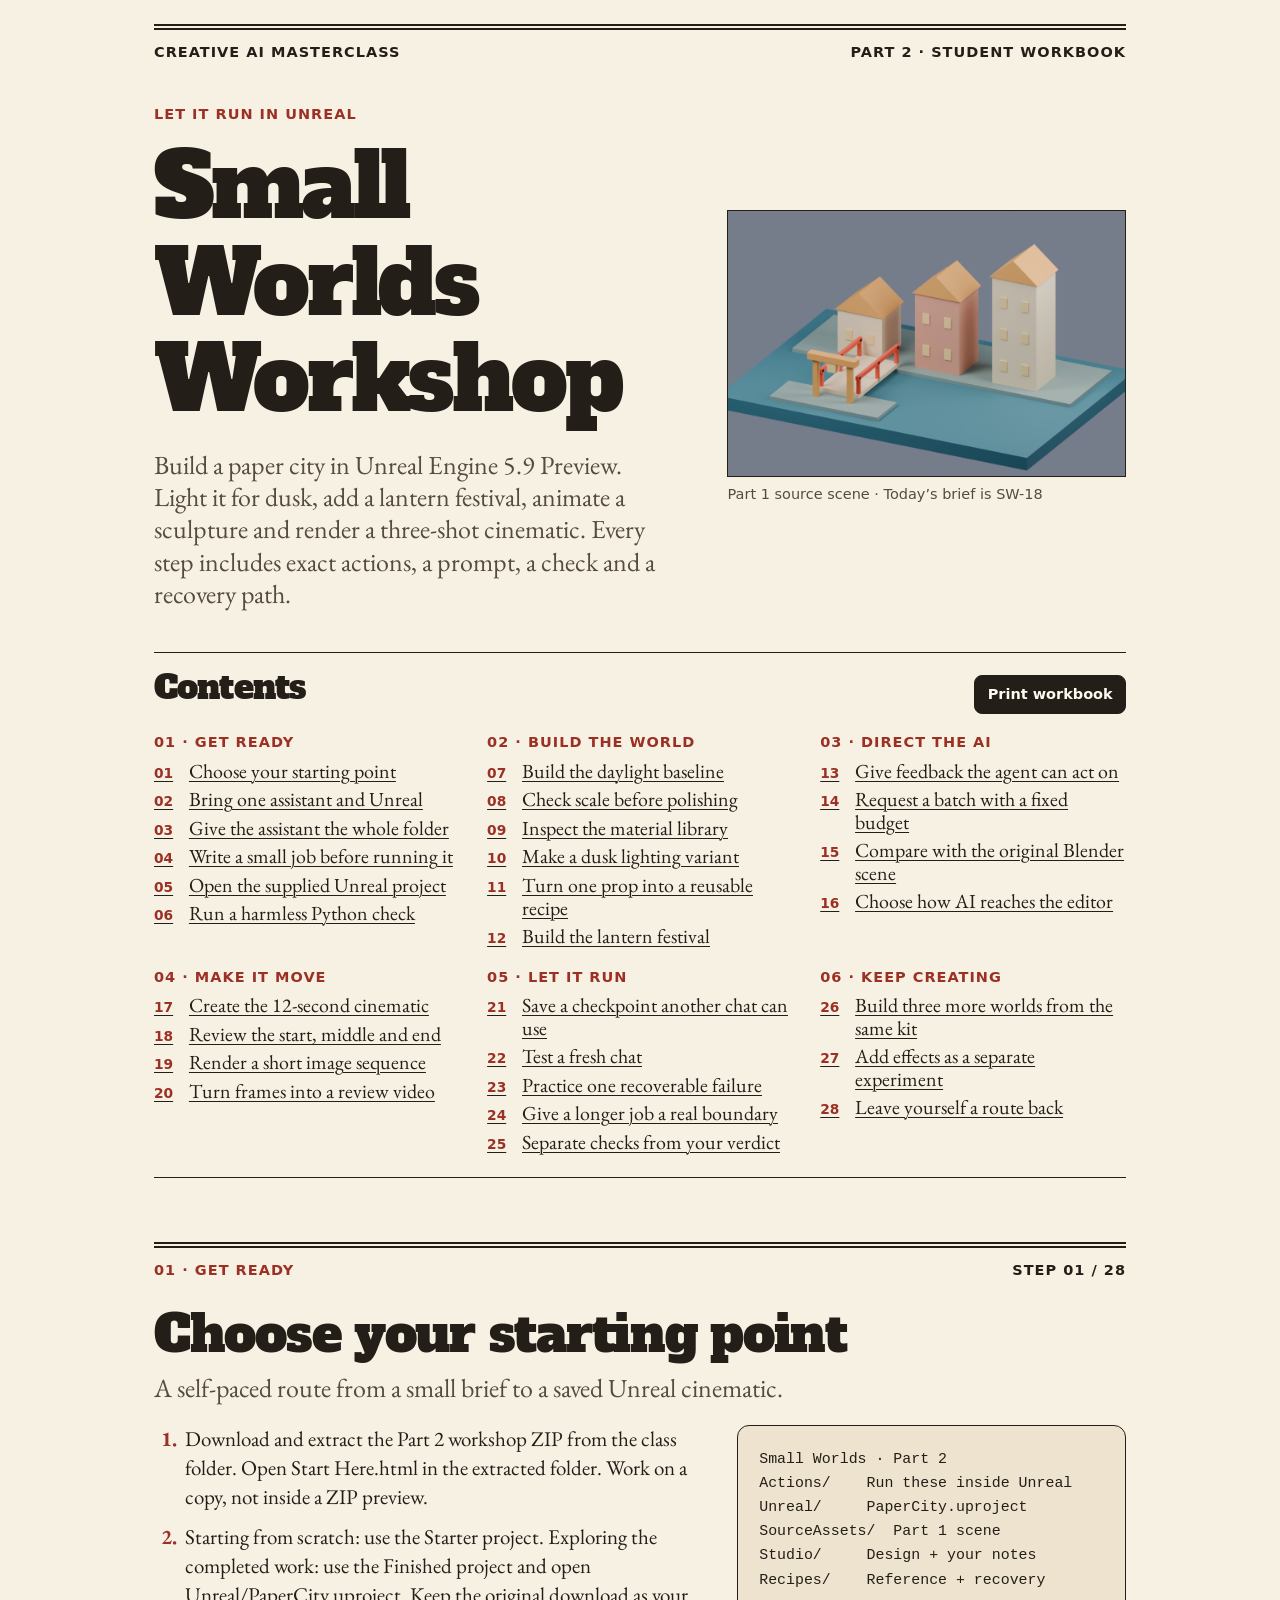
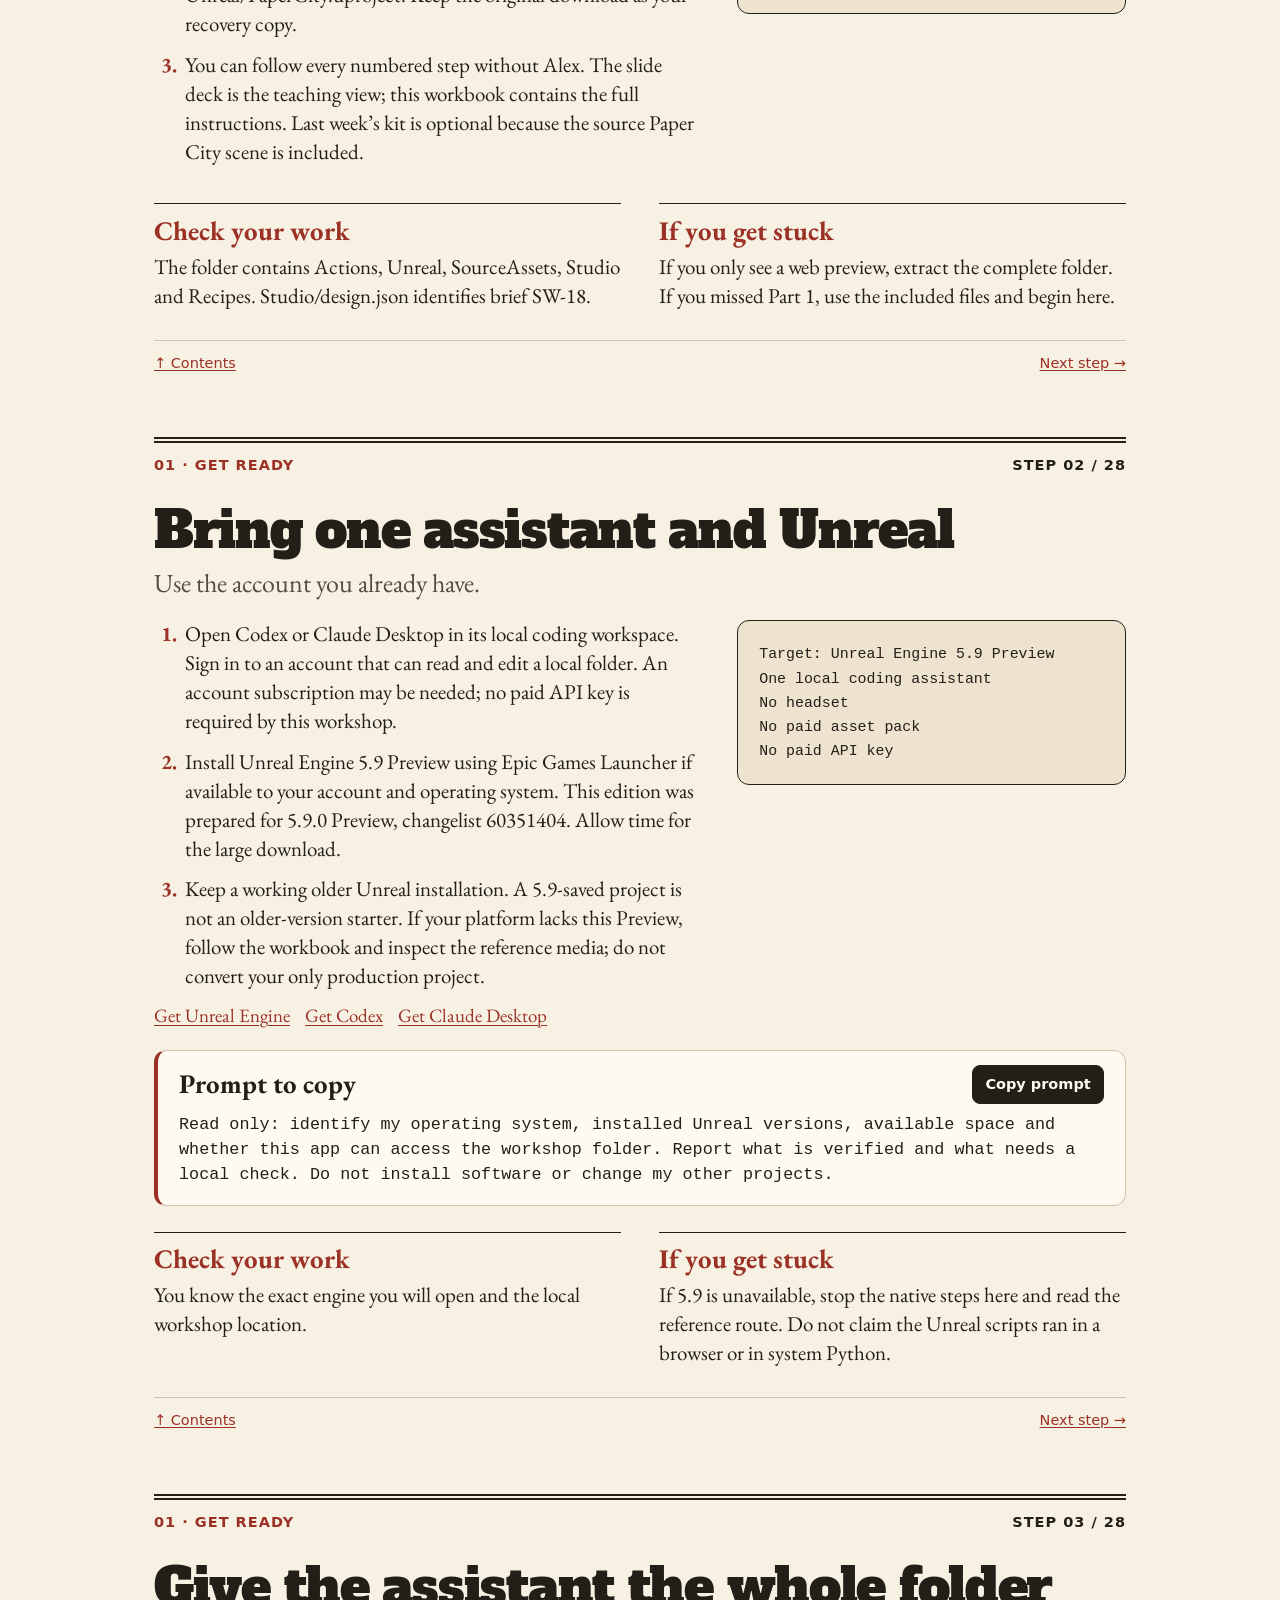
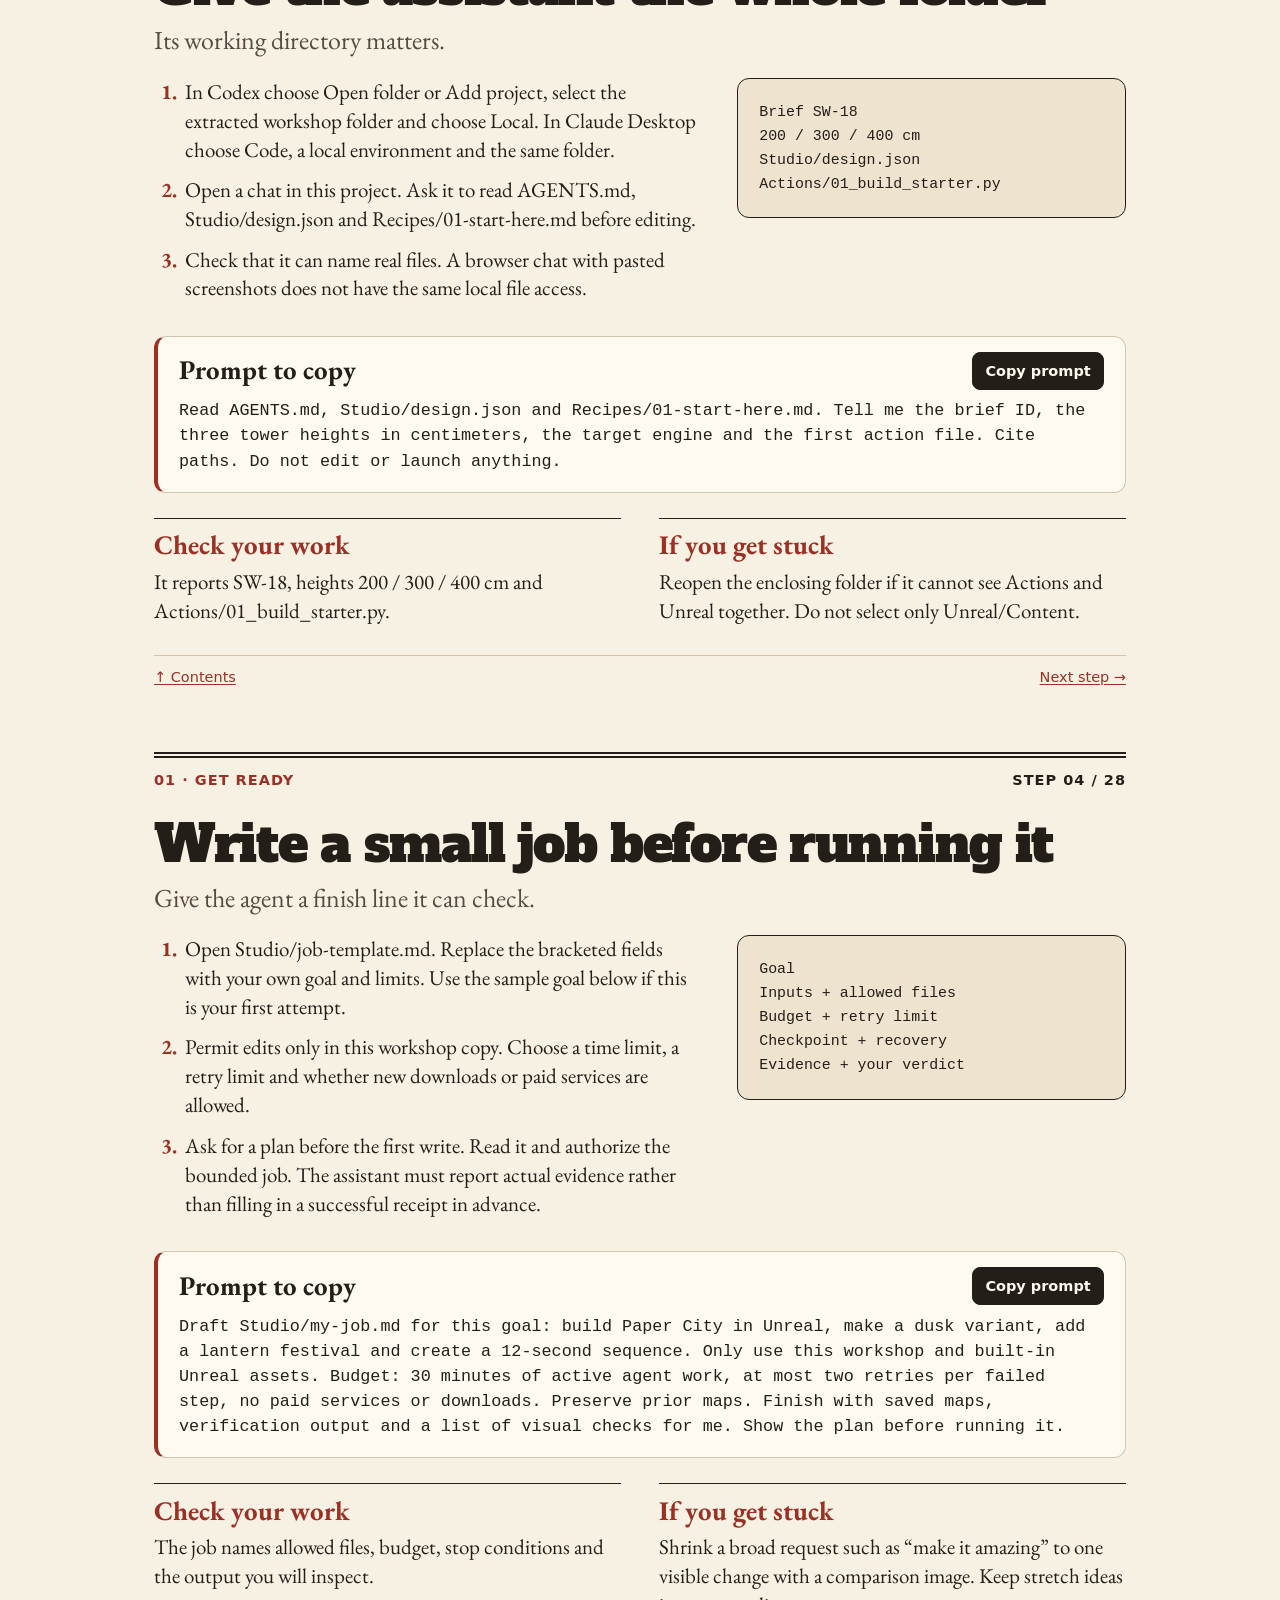
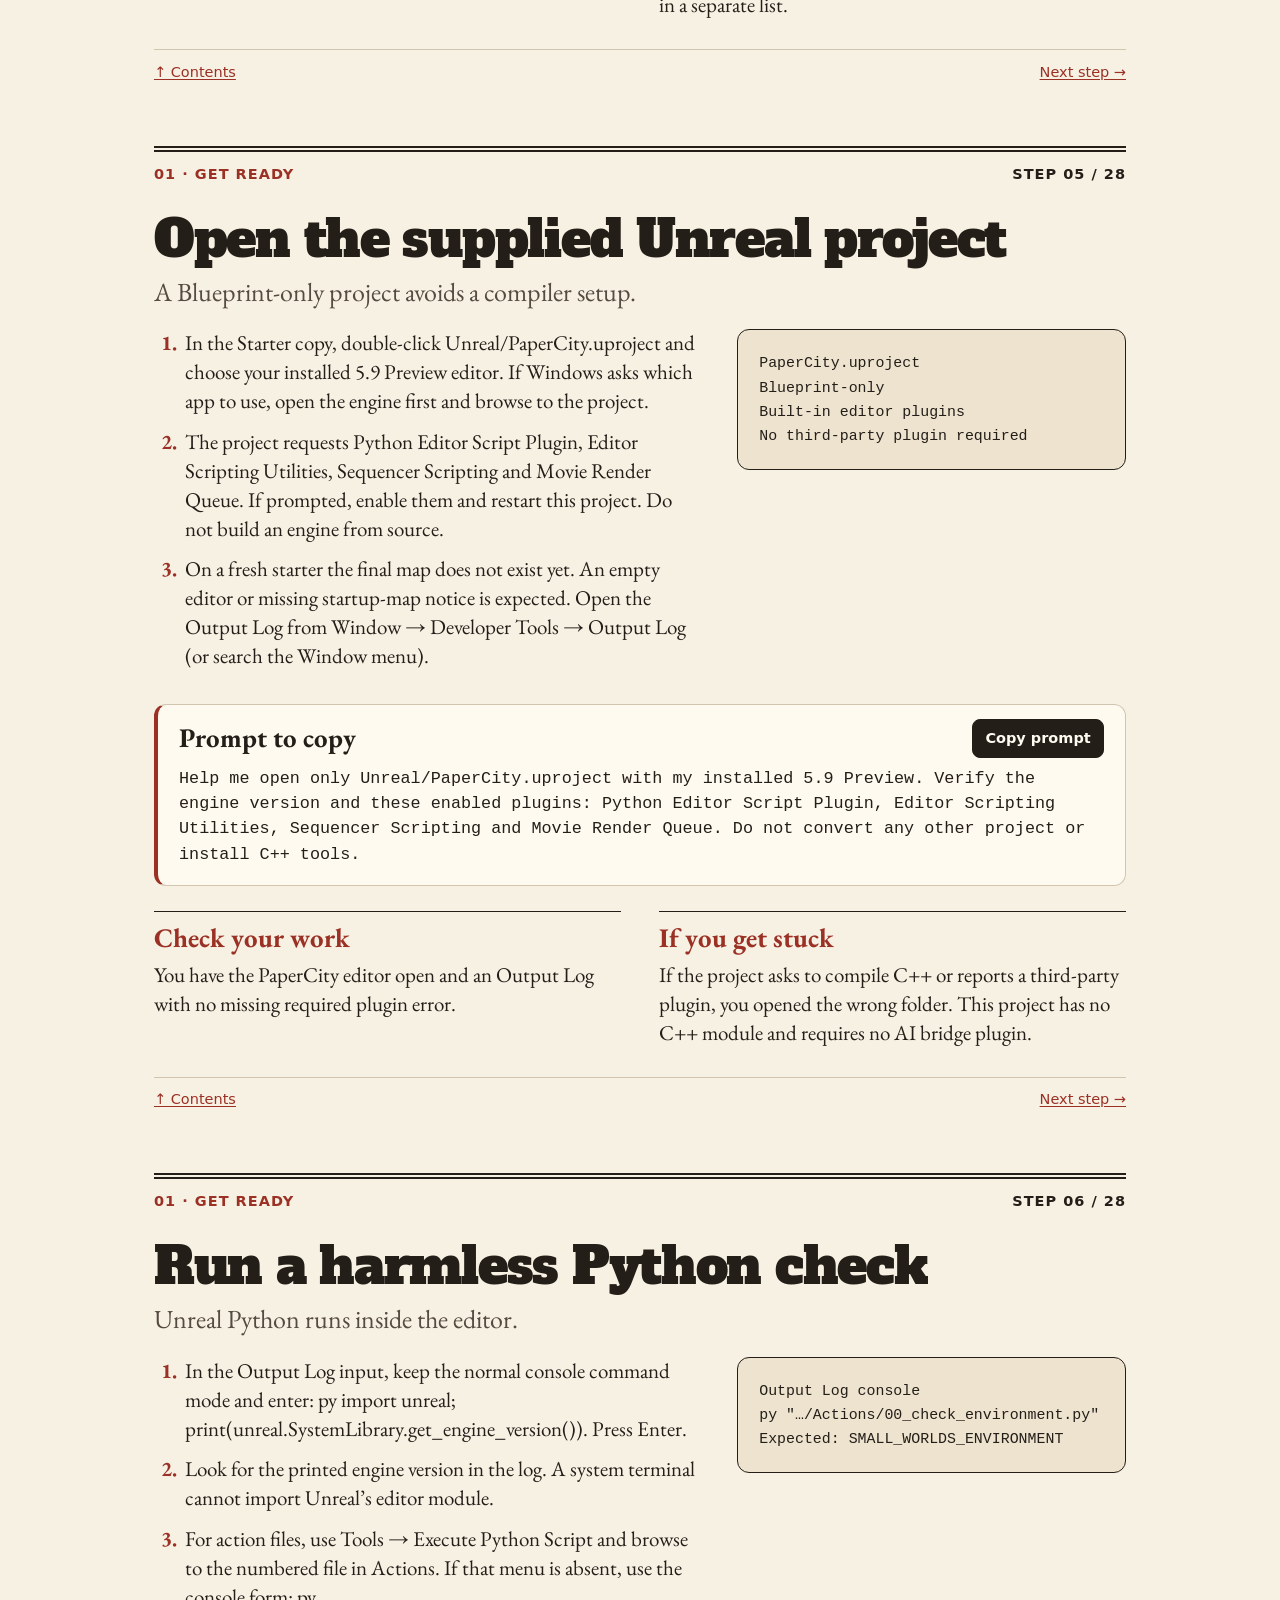
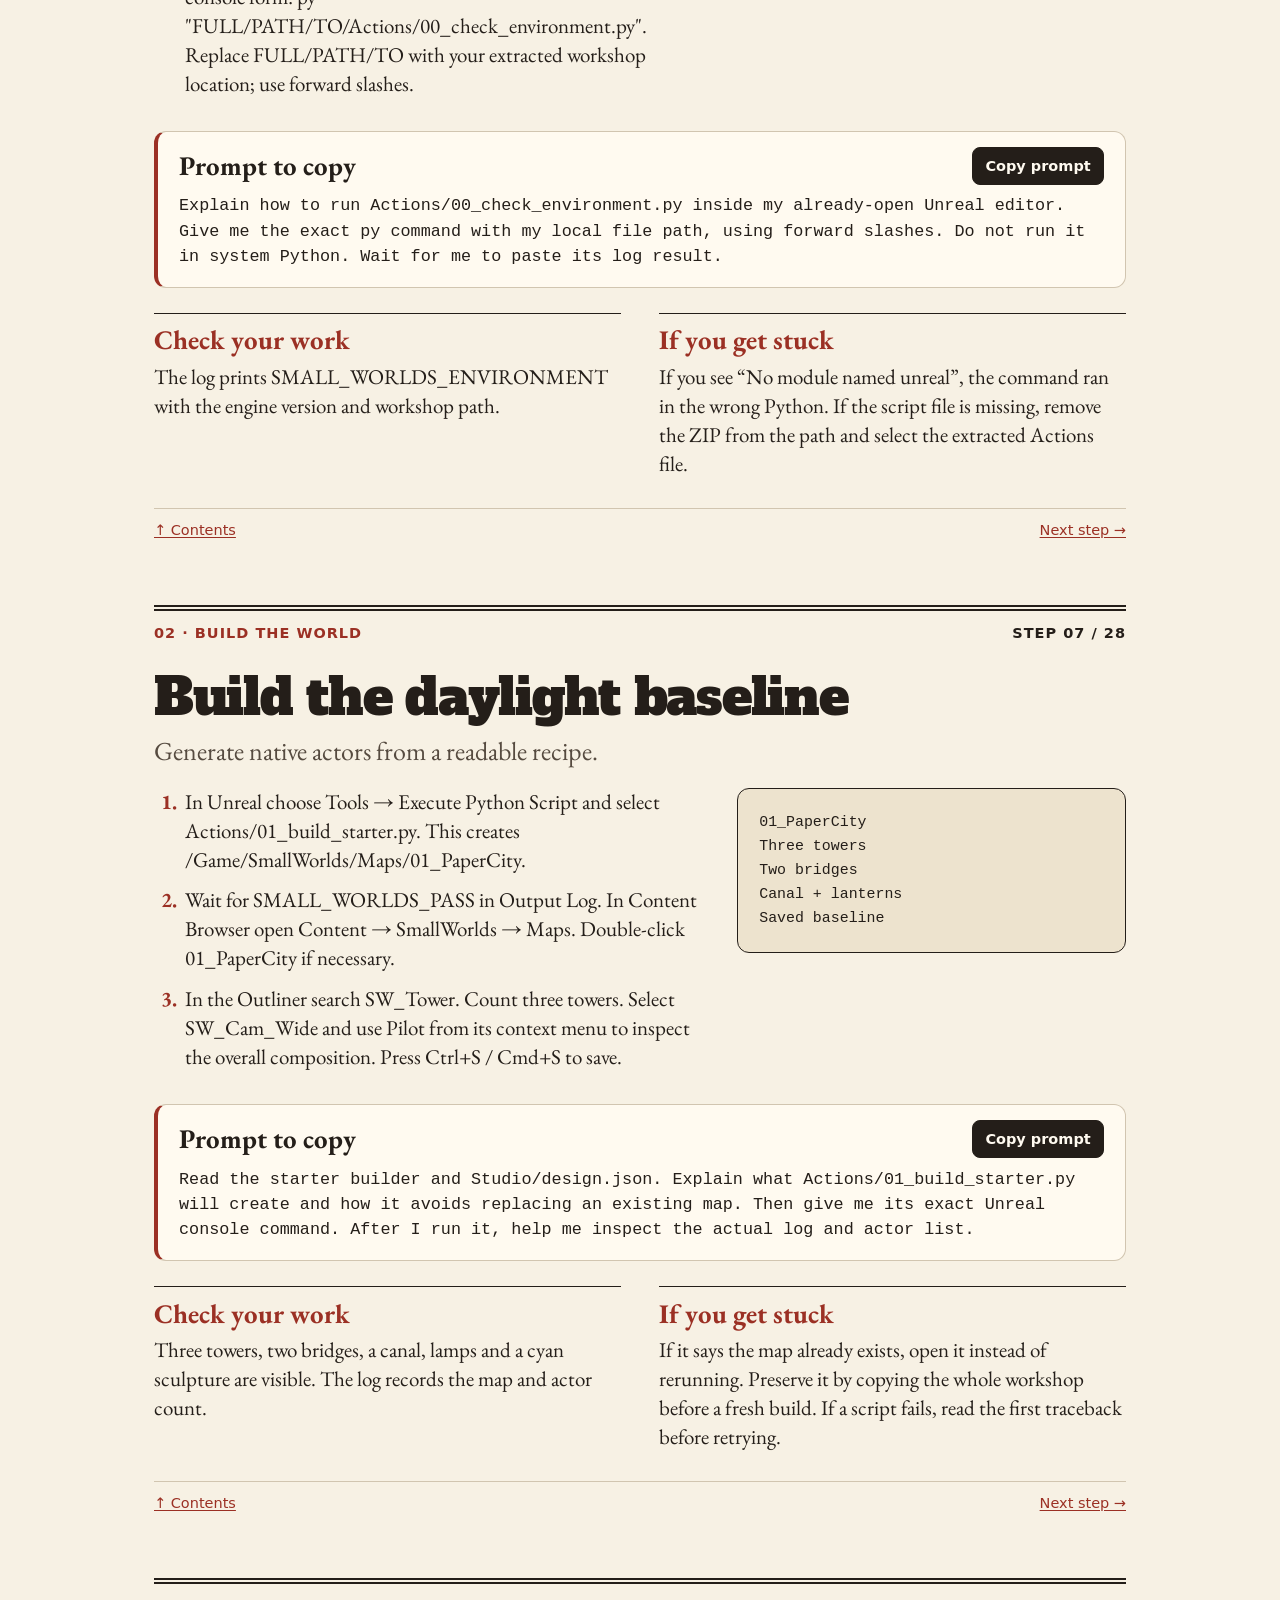
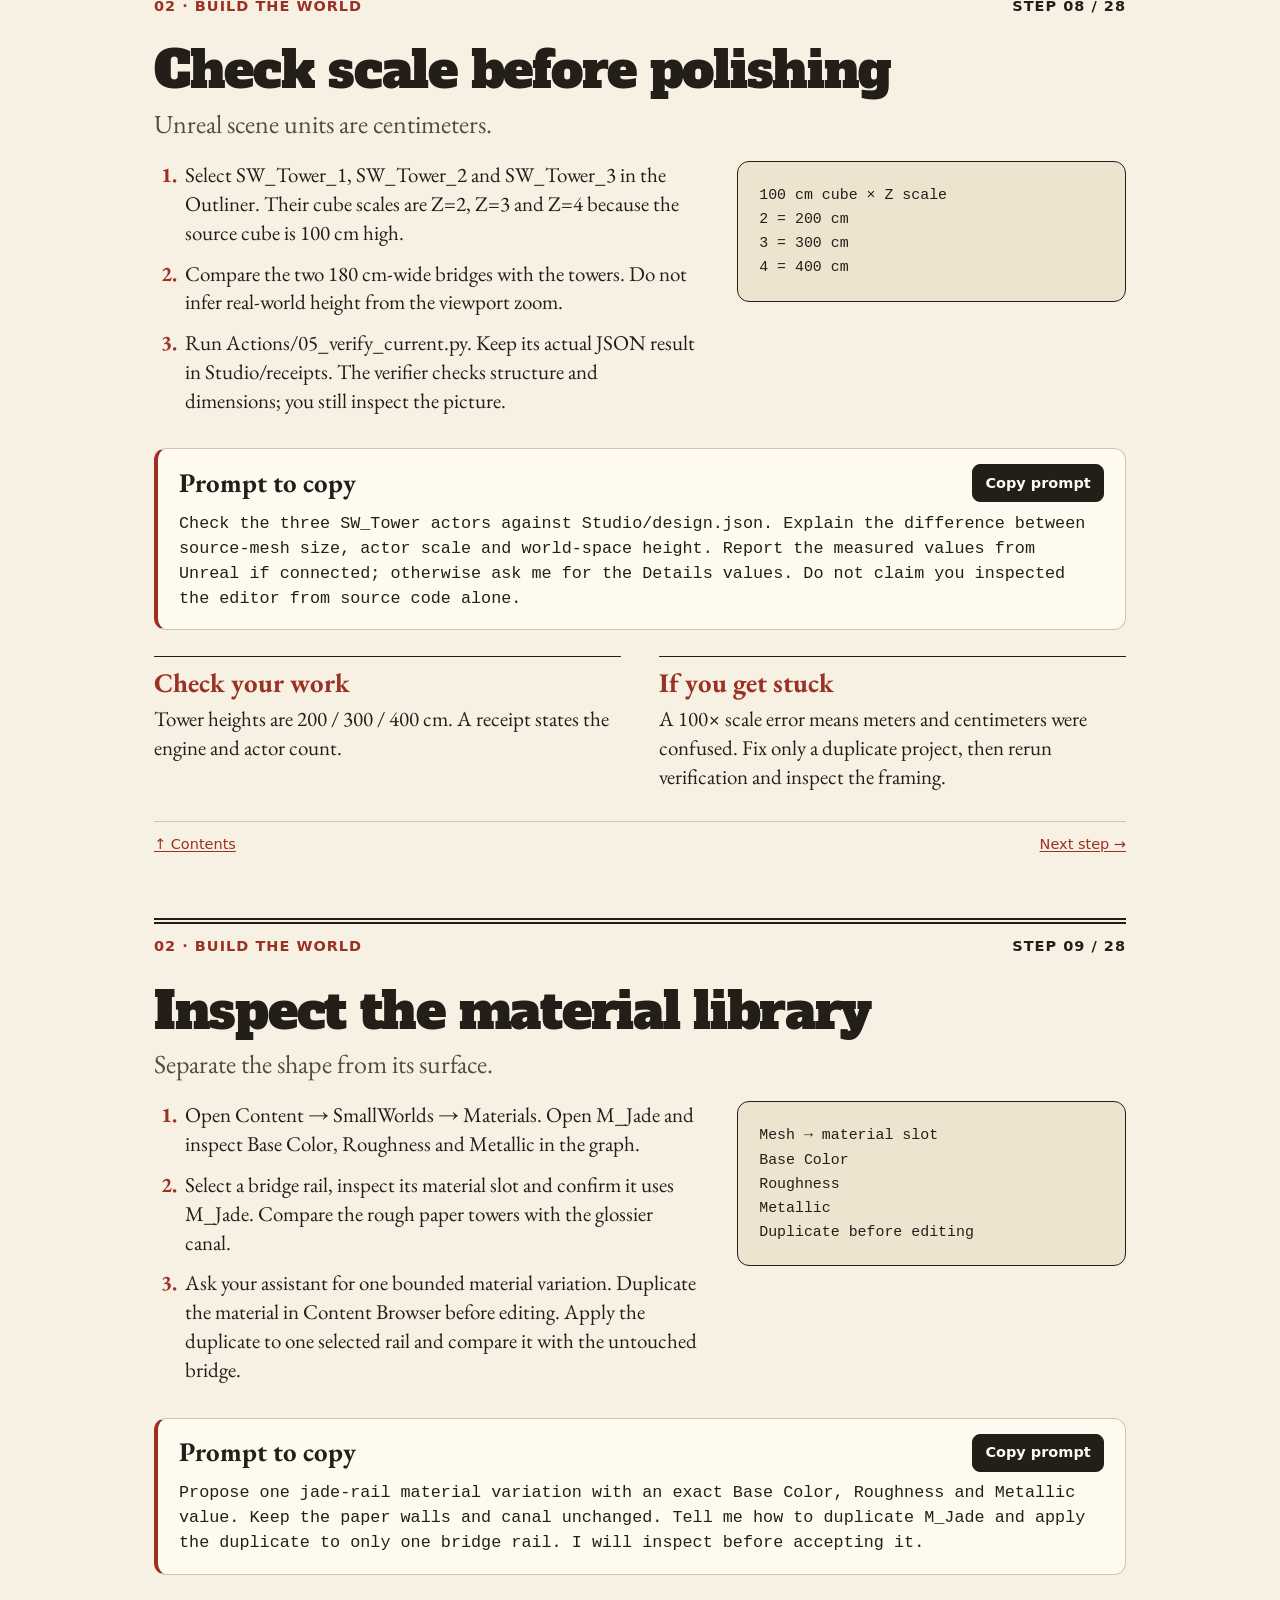
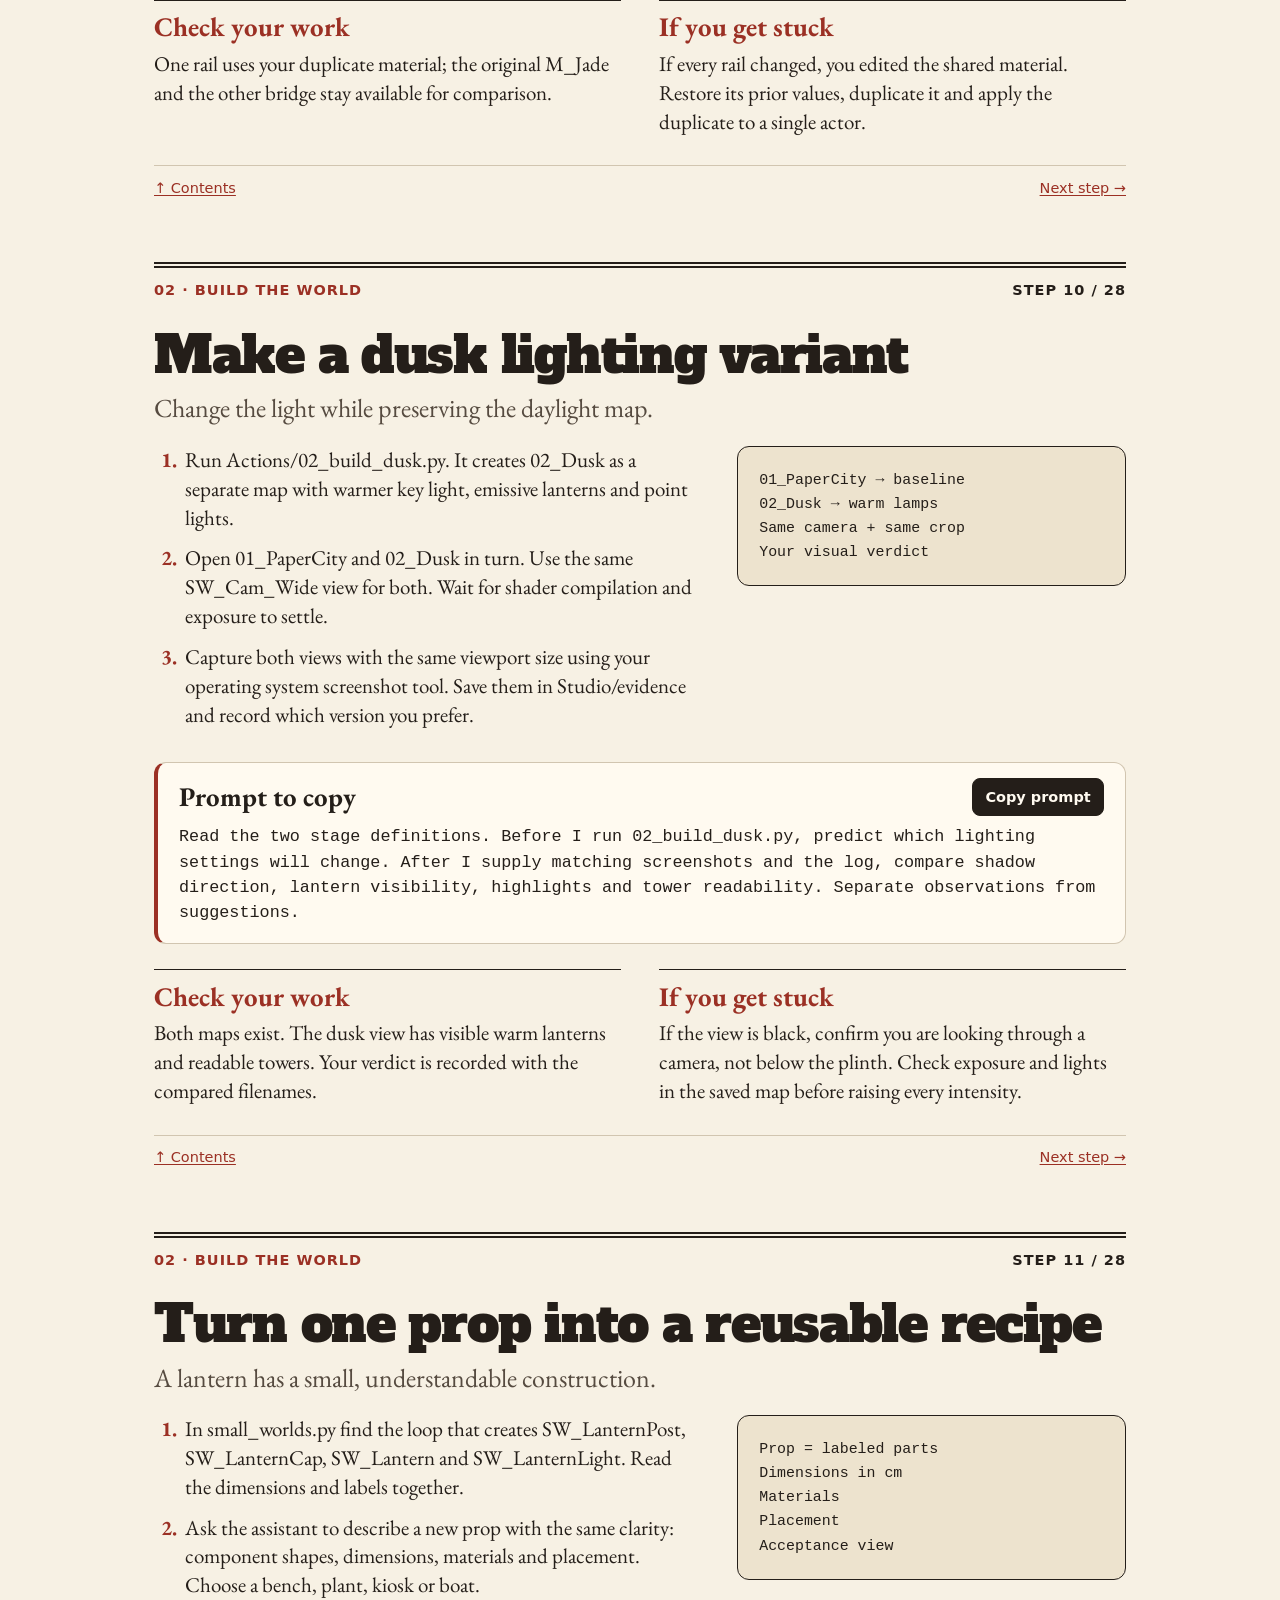
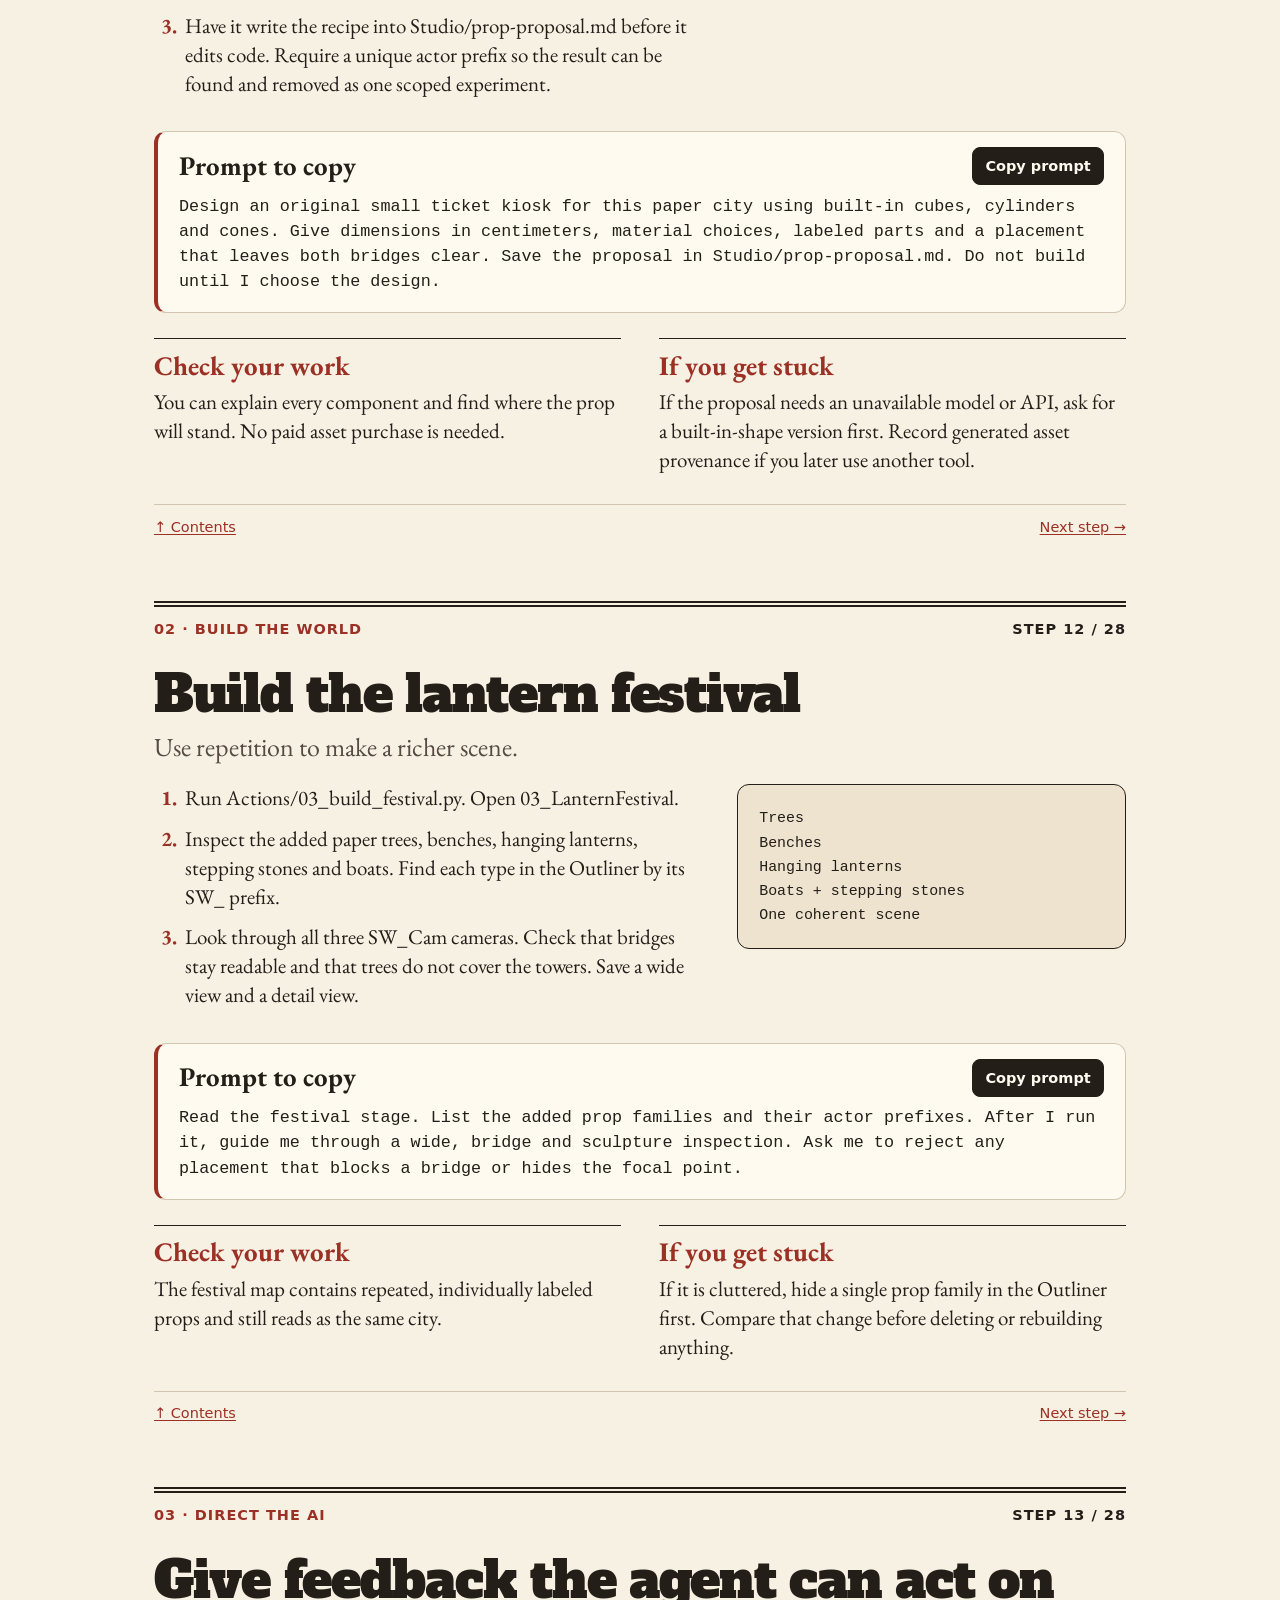
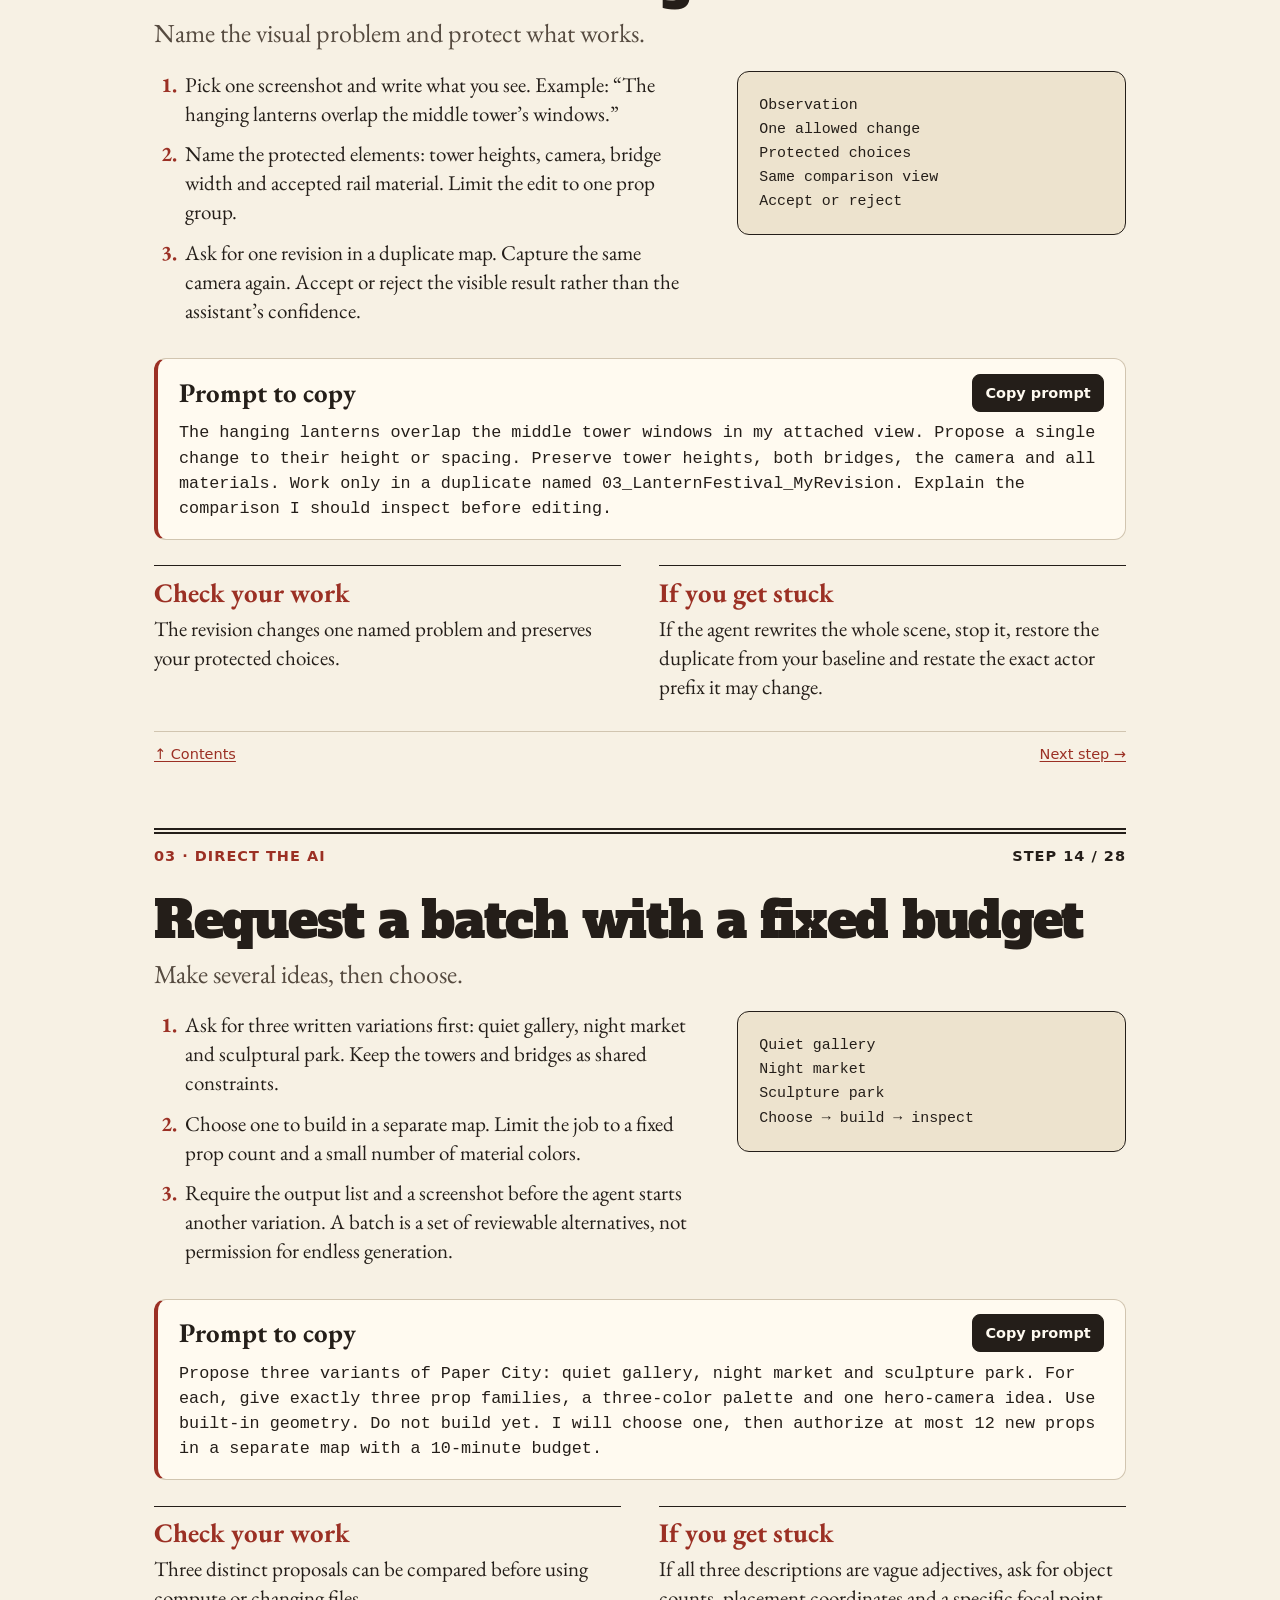
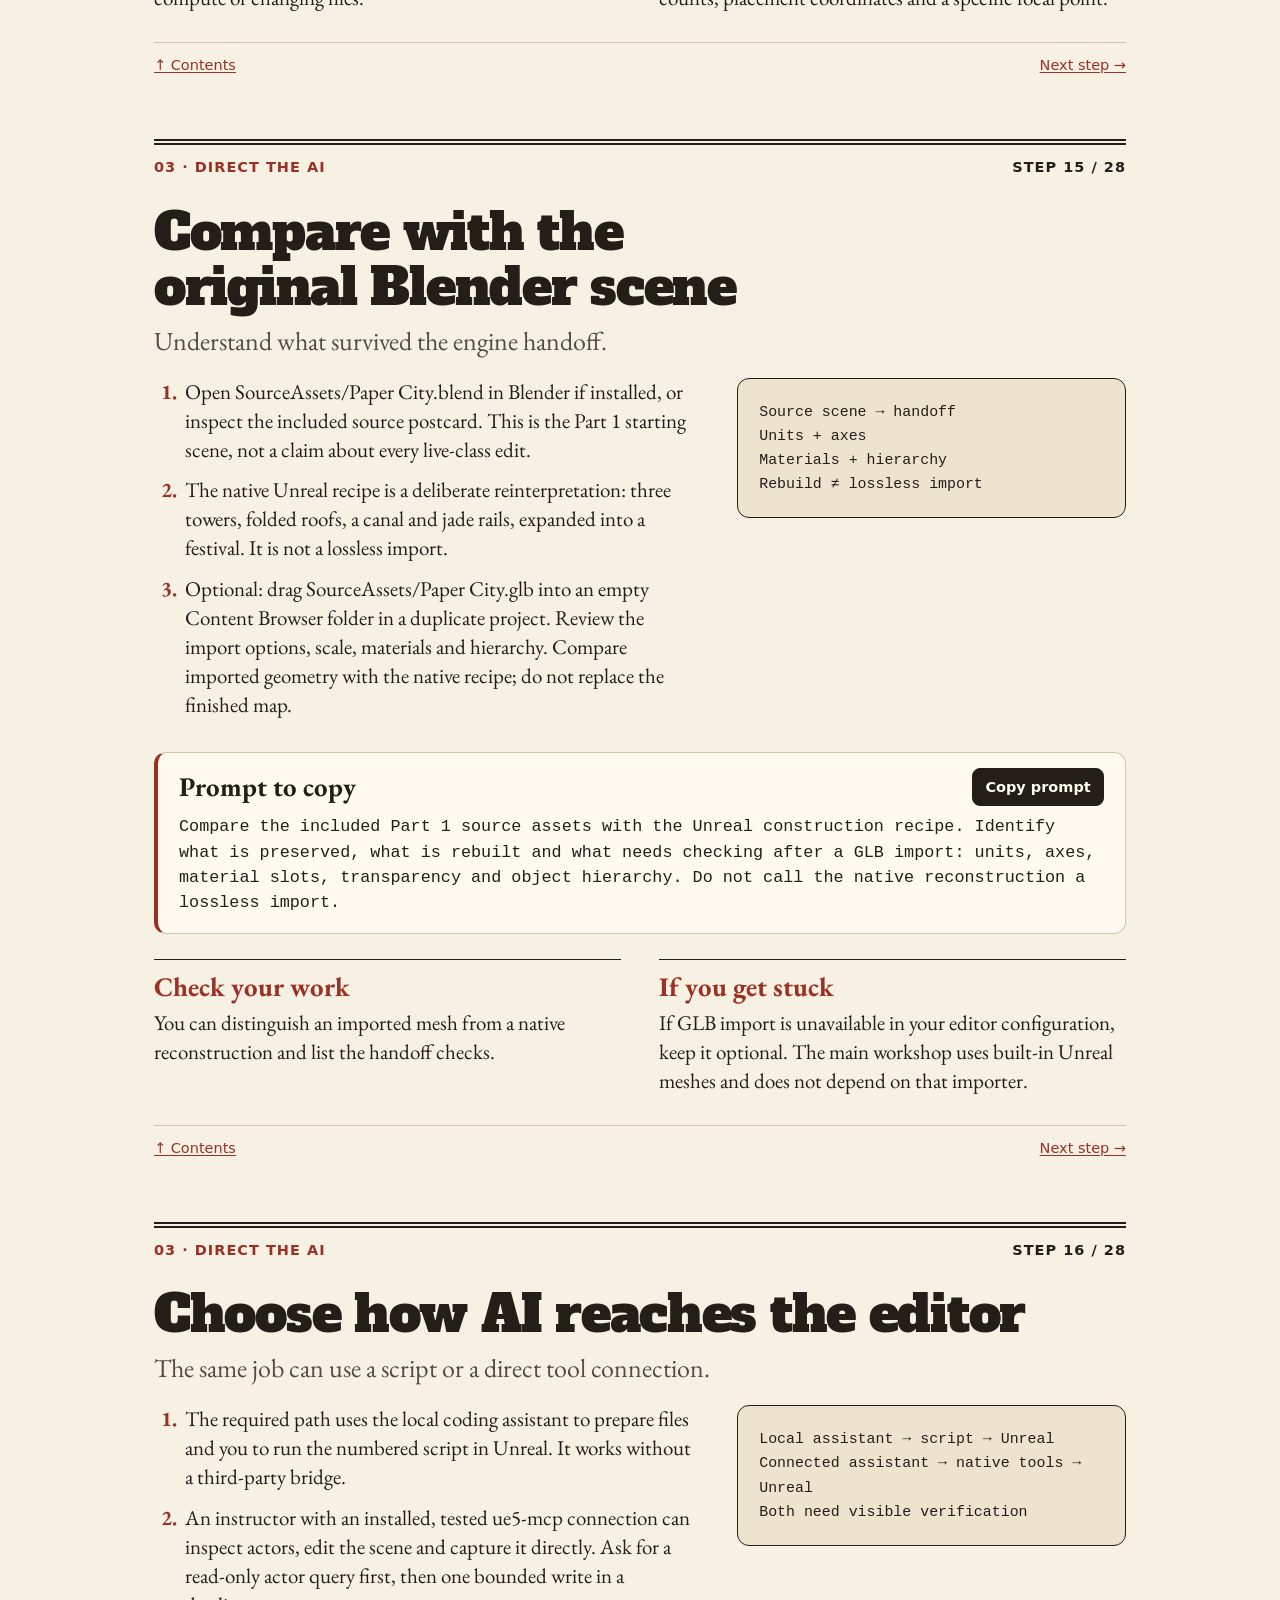
==== classroom/start-here.html @ c23a09f1 "feat(classroom): build Part 2 Unreal workbook, deck and native scene recipes" ====
<!doctype html>
<html lang="en"><head><meta charset="utf-8"><meta name="viewport" content="width=device-width, initial-scale=1">
<title>Small Worlds Workshop · Part 2 Unreal workbook</title>
<style>/* Copyright 2017 The EB Garamond Project Authors (https://github.com/octaviopardo/EBGaramond12)

This Font Software is licensed under the SIL Open Font License, Version 1.1.
This license is copied below, and is also available with a FAQ at:
https://openfontlicense.org


-----------------------------------------------------------
SIL OPEN FONT LICENSE Version 1.1 - 26 February 2007
-----------------------------------------------------------

PREAMBLE
The goals of the Open Font License (OFL) are to stimulate worldwide
development of collaborative font projects, to support the font creation
efforts of academic and linguistic communities, and to provide a free and
open framework in which fonts may be shared and improved in partnership
with others.

The OFL allows the licensed fonts to be used, studied, modified and
redistributed freely as long as they are not sold by themselves. The
fonts, including any derivative works, can be bundled, embedded, 
redistributed and/or sold with any software provided that any reserved
names are not used by derivative works. The fonts and derivatives,
however, cannot be released under any other type of license. The
requirement for fonts to remain under this license does not apply
to any document created using the fonts or their derivatives.

DEFINITIONS
"Font Software" refers to the set of files released by the Copyright
Holder(s) under this license and clearly marked as such. This may
include source files, build scripts and documentation.

"Reserved Font Name" refers to any names specified as such after the
copyright statement(s).

"Original Version" refers to the collection of Font Software components as
distributed by the Copyright Holder(s).

"Modified Version" refers to any derivative made by adding to, deleting,
or substituting -- in part or in whole -- any of the components of the
Original Version, by changing formats or by porting the Font Software to a
new environment.

"Author" refers to any designer, engineer, programmer, technical
writer or other person who contributed to the Font Software.

PERMISSION & CONDITIONS
Permission is hereby granted, free of charge, to any person obtaining
a copy of the Font Software, to use, study, copy, merge, embed, modify,
redistribute, and sell modified and unmodified copies of the Font
Software, subject to the following conditions:

1) Neither the Font Software nor any of its individual components,
in Original or Modified Versions, may be sold by itself.

2) Original or Modified Versions of the Font Software may be bundled,
redistributed and/or sold with any software, provided that each copy
contains the above copyright notice and this license. These can be
included either as stand-alone text files, human-readable headers or
in the appropriate machine-readable metadata fields within text or
binary files as long as those fields can be easily viewed by the user.

3) No Modified Version of the Font Software may use the Reserved Font
Name(s) unless explicit written permission is granted by the corresponding
Copyright Holder. This restriction only applies to the primary font name as
presented to the users.

4) The name(s) of the Copyright Holder(s) or the Author(s) of the Font
Software shall not be used to promote, endorse or advertise any
Modified Version, except to acknowledge the contribution(s) of the
Copyright Holder(s) and the Author(s) or with their explicit written
permission.

5) The Font Software, modified or unmodified, in part or in whole,
must be distributed entirely under this license, and must not be
distributed under any other license. The requirement for fonts to
remain under this license does not apply to any document created
using the Font Software.

TERMINATION
This license becomes null and void if any of the above conditions are
not met.

DISCLAIMER
THE FONT SOFTWARE IS PROVIDED "AS IS", WITHOUT WARRANTY OF ANY KIND,
EXPRESS OR IMPLIED, INCLUDING BUT NOT LIMITED TO ANY WARRANTIES OF
MERCHANTABILITY, FITNESS FOR A PARTICULAR PURPOSE AND NONINFRINGEMENT
OF COPYRIGHT, PATENT, TRADEMARK, OR OTHER RIGHT. IN NO EVENT SHALL THE
COPYRIGHT HOLDER BE LIABLE FOR ANY CLAIM, DAMAGES OR OTHER LIABILITY,
INCLUDING ANY GENERAL, SPECIAL, INDIRECT, INCIDENTAL, OR CONSEQUENTIAL
DAMAGES, WHETHER IN AN ACTION OF CONTRACT, TORT OR OTHERWISE, ARISING
FROM, OUT OF THE USE OR INABILITY TO USE THE FONT SOFTWARE OR FROM
OTHER DEALINGS IN THE FONT SOFTWARE.
 */
@font-face {font-family: 'Book'; src: url('[data-uri]') format('truetype'); font-weight: 400 800;}
/* Copyright 2016 The Alfa Slab One Project Authors (http://www.jmsole.cl | info@jmsole.cl), with Reserved Font Name "Alfa Slab".

This Font Software is licensed under the SIL Open Font License, Version 1.1.
This license is copied below, and is also available with a FAQ at:
http://scripts.sil.org/OFL


-----------------------------------------------------------
SIL OPEN FONT LICENSE Version 1.1 - 26 February 2007
-----------------------------------------------------------

PREAMBLE
The goals of the Open Font License (OFL) are to stimulate worldwide
development of collaborative font projects, to support the font creation
efforts of academic and linguistic communities, and to provide a free and
open framework in which fonts may be shared and improved in partnership
with others.

The OFL allows the licensed fonts to be used, studied, modified and
redistributed freely as long as they are not sold by themselves. The
fonts, including any derivative works, can be bundled, embedded, 
redistributed and/or sold with any software provided that any reserved
names are not used by derivative works. The fonts and derivatives,
however, cannot be released under any other type of license. The
requirement for fonts to remain under this license does not apply
to any document created using the fonts or their derivatives.

DEFINITIONS
"Font Software" refers to the set of files released by the Copyright
Holder(s) under this license and clearly marked as such. This may
include source files, build scripts and documentation.

"Reserved Font Name" refers to any names specified as such after the
copyright statement(s).

"Original Version" refers to the collection of Font Software components as
distributed by the Copyright Holder(s).

"Modified Version" refers to any derivative made by adding to, deleting,
or substituting -- in part or in whole -- any of the components of the
Original Version, by changing formats or by porting the Font Software to a
new environment.

"Author" refers to any designer, engineer, programmer, technical
writer or other person who contributed to the Font Software.

PERMISSION & CONDITIONS
Permission is hereby granted, free of charge, to any person obtaining
a copy of the Font Software, to use, study, copy, merge, embed, modify,
redistribute, and sell modified and unmodified copies of the Font
Software, subject to the following conditions:

1) Neither the Font Software nor any of its individual components,
in Original or Modified Versions, may be sold by itself.

2) Original or Modified Versions of the Font Software may be bundled,
redistributed and/or sold with any software, provided that each copy
contains the above copyright notice and this license. These can be
included either as stand-alone text files, human-readable headers or
in the appropriate machine-readable metadata fields within text or
binary files as long as those fields can be easily viewed by the user.

3) No Modified Version of the Font Software may use the Reserved Font
Name(s) unless explicit written permission is granted by the corresponding
Copyright Holder. This restriction only applies to the primary font name as
presented to the users.

4) The name(s) of the Copyright Holder(s) or the Author(s) of the Font
Software shall not be used to promote, endorse or advertise any
Modified Version, except to acknowledge the contribution(s) of the
Copyright Holder(s) and the Author(s) or with their explicit written
permission.

5) The Font Software, modified or unmodified, in part or in whole,
must be distributed entirely under this license, and must not be
distributed under any other license. The requirement for fonts to
remain under this license does not apply to any document created
using the Font Software.

TERMINATION
This license becomes null and void if any of the above conditions are
not met.

DISCLAIMER
THE FONT SOFTWARE IS PROVIDED "AS IS", WITHOUT WARRANTY OF ANY KIND,
EXPRESS OR IMPLIED, INCLUDING BUT NOT LIMITED TO ANY WARRANTIES OF
MERCHANTABILITY, FITNESS FOR A PARTICULAR PURPOSE AND NONINFRINGEMENT
OF COPYRIGHT, PATENT, TRADEMARK, OR OTHER RIGHT. IN NO EVENT SHALL THE
COPYRIGHT HOLDER BE LIABLE FOR ANY CLAIM, DAMAGES OR OTHER LIABILITY,
INCLUDING ANY GENERAL, SPECIAL, INDIRECT, INCIDENTAL, OR CONSEQUENTIAL
DAMAGES, WHETHER IN AN ACTION OF CONTRACT, TORT OR OTHERWISE, ARISING
FROM, OUT OF THE USE OR INABILITY TO USE THE FONT SOFTWARE OR FROM
OTHER DEALINGS IN THE FONT SOFTWARE.
 */
@font-face {font-family: 'Broadside'; src: url('[data-uri]') format('truetype'); font-weight: 400;}

:root {
  --paper: #f7f1e4; --sheet: #fffaf0; --ink: #241e19; --muted: #564b40;
  --red: #9b3024; --faint: #d1c5b0; --display: Broadside, Georgia, serif;
  color-scheme: light; font-family: Book, Georgia, serif; color: var(--ink);
}
* { box-sizing: border-box; }
body { margin: 0; background: var(--paper); font-size: 21px; line-height: 1.38; }
a { color: var(--red); text-decoration-thickness: 1px; text-underline-offset: .14em; }
a:hover { text-decoration-thickness: 2px; }
:focus-visible { outline: 3px solid #176375; outline-offset: 3px; }
p, h1, h2, h3, h4, figure, ol { margin: 0; }
h1, h2 { font-family: var(--display); font-weight: 400; line-height: 1.08; text-wrap: balance; }
h1 { font-size: clamp(3rem, 7vw, 6.7rem); letter-spacing: -.035em; }
h2 { font-size: clamp(1.85rem, 4vw, 3.5rem); letter-spacing: -.025em; }
h3 { font-size: 1.28em; line-height: 1.14; }
p, li, pre, code { overflow-wrap: anywhere; }
.skip { position: fixed; top: 0; left: 0; z-index: 5; transform: translateY(-150%); background: white; padding: .6em; }
.skip:focus { transform: none; }
main { width: min(1100px, 100%); margin: auto; padding: 24px clamp(18px, 5vw, 64px) 5rem; }
.cover, .lesson { border-top: 6px double var(--ink); padding-top: 12px; scroll-margin-top: 16px; }
.runhead { display: flex; flex-wrap: wrap; gap: 4px 1em; justify-content: space-between; align-items: baseline; }
.small, .runhead, figcaption, .stepnav, .button, .group-title, .toc a span {
  font-family: system-ui, sans-serif; font-size: .69em; line-height: 1.4;
}
.runhead, .small, .group-title { font-weight: 700; letter-spacing: .07em; text-transform: uppercase; }
.runhead .accent, .group-title, .small { color: var(--red); }
.cover-hero { display: grid; grid-template-columns: 1fr 41%; gap: 6%; align-items: center; margin: 42px 0; }
.cover-hero img { display: block; width: 100%; border: 1px solid var(--ink); }
.cover-hero h1 { margin: .16em 0 .22em; }
.deck { font-size: 1.24em; line-height: 1.24; color: var(--muted); }
figcaption { color: var(--muted); margin-top: .5em; }
.toc { border-block: 1px solid var(--ink); padding: 1rem 0 1.4rem; }
.toc-header { display: flex; align-items: baseline; justify-content: space-between; gap: 10px; margin-bottom: .9em; }
.toc-header h2 { font-size: 1.6em; }
.toc-grid { display: grid; grid-template-columns: repeat(3, minmax(0, 1fr)); gap: .9em 1.3em; }
.group-title { margin: 0 0 .48em; }
.toc ol { list-style: none; padding: 0; }
.toc li + li { margin-top: .25em; }
.toc a { display: grid; grid-template-columns: 1.5em 1fr; gap: .25em; align-items: baseline; color: var(--ink); font-size: .95em; line-height: 1.15; }
.toc a span { color: var(--red); font-weight: 700; }
.button { background: var(--ink); color: var(--sheet); border: 1px solid var(--ink); border-radius: 8px; padding: .55em .85em; cursor: pointer; font-weight: 600; }
.button:hover { background: var(--red); }
.lesson { margin-top: 4rem; }
.lesson-header { margin: 1.3em 0 1em; }
.lesson-header h2 { margin-bottom: .18em; }
.work { display: grid; grid-template-columns: minmax(0, 1.4fr) minmax(0, 1fr); gap: 4%; align-items: start; }
.work ol { padding-left: 1.35em; }
.work li { padding-left: .15em; margin-bottom: .55em; }
.work li::marker { color: var(--red); font-weight: bold; }
.plate { border-radius: 12px; background: #ede3ce; border: 1px solid var(--ink); padding: 1em; }
.plate pre { white-space: pre-wrap; font: .71em/1.62 ui-monospace, Menlo, Consolas, monospace; margin: 0; }
.illustration img { width: 100%; display: block; border: 1px solid var(--faint); }
.references { margin: .45em 0 0; display: flex; gap: .2em .8em; flex-wrap: wrap; font-size: .9em; }
.prompt { border-radius: 12px; background: var(--sheet); border: 1px solid var(--faint); border-left: 4px solid var(--red); padding: .7em 1em .85em; margin-top: 1em; }
.prompt-head { display: flex; align-items: center; gap: .8em; flex-wrap: wrap; justify-content: space-between; margin-bottom: .4em; }
.prompt pre { font: .8em/1.5 ui-monospace, Menlo, Consolas, monospace; margin: 0; white-space: pre-wrap; }
.status { font: .7em/1.3 system-ui, sans-serif; }
.copy-tools { display: flex; align-items: center; gap: .5em; }
.outcomes { display: grid; grid-template-columns: 1fr 1fr; gap: 4%; margin-top: 1.2em; }
.outcomes > div { border-top: 1px solid var(--ink); padding-top: .55em; }
.outcomes h3 { margin-bottom: .25em; color: var(--red); }
.stepnav { border-top: 1px solid var(--faint); display: flex; justify-content: space-between; gap: 1rem; margin-top: 2em; padding-top: .8em; }
@media (max-width: 760px) {
  .toc-grid { grid-template-columns: repeat(2, minmax(0, 1fr)); }
  .cover-hero { gap: 4%; }
  .work { grid-template-columns: 1fr; gap: .65em; }
  .illustration, .plate { max-width: 540px; }
}
@media (max-width: 550px) {
  body { font-size: 19px; }
  .cover-hero, .outcomes, .toc-grid { grid-template-columns: 1fr; }
  .cover-hero { gap: 1rem; margin: 1.5rem 0; }
  .outcomes { gap: .8em; }
  .toc a { padding: .15em 0; }
  .lesson { margin-top: 2.5rem; }
}
.write-in { display: none; }
@page { size: Letter; margin: .52in .57in .48in; }
@media print {
  :root { --paper: white; --sheet: #f7f3eb; }
  * { print-color-adjust: exact; -webkit-print-color-adjust: exact; }
  body { background: white; font-size: 14pt; line-height: 1.28; }
  main { width: 100%; margin: 0; padding: 0; }
  .skip, .button, .copy-tools, .stepnav { display: none !important; }
  .cover, .lesson { border-top-width: 4pt; padding-top: 6pt; }
  .lesson { break-before: page; margin-top: 0; min-height: 9.96in; display: flex; flex-direction: column; }
  .write-in { display: block; margin-top: auto; padding-top: 14pt; }
  .write-in::after { content: ""; display: block; height: 16pt; border-bottom: 1px solid var(--faint); }
  .runhead, .small, .group-title, figcaption { font-size: 8.1pt; }
  .cover-hero { display: grid; grid-template-columns: 1fr 39%; margin: 26pt 0; gap: 18pt; }
  h1 { font-size: 45pt; }
  h2 { font-size: 28pt; }
  .cover .deck { font-size: 14pt; }
  .toc { padding: 12pt 0 18pt; }
  .toc-header { margin-bottom: 10pt; }
  .toc-grid { display: grid; grid-template-columns: repeat(2, minmax(0, 1fr)); gap: 13pt 22pt; }
  .toc a { font-size: 11.4pt; padding: 0; }
  .lesson-header { margin: 17pt 0 13pt; }
  .deck { font-size: 14pt; }
  .work { display: grid; grid-template-columns: minmax(0, 1.5fr) minmax(0, 1fr); gap: 14pt; }
  .plate { padding: 8pt; }
  .plate pre { font-size: 8.2pt; }
  .work li { margin-bottom: 5pt; }
  .references { margin-top: 4pt; font-size: 10pt; }
  .prompt { margin-top: 12pt; padding: 8pt 10pt; }
  .prompt pre { font-size: 10.5pt; line-height: 1.36; }
  .outcomes { display: grid; grid-template-columns: 1fr 1fr; gap: 16pt; margin-top: 14pt; }
  .outcomes p { font-size: 12.8pt; }
}
</style></head>
<body><a class="skip" href="#contents">Skip to contents</a><main>
<section class="cover" aria-labelledby="cover-title">
<div class="runhead"><span>Creative AI Masterclass</span><span>Part 2 · Student workbook</span></div>
<header class="cover-hero"><div><p class="small">Let it run in Unreal</p>
<h1 id="cover-title">Small Worlds Workshop</h1>
<p class="deck">Build a paper city in Unreal Engine 5.9 Preview. Light it for dusk, add a lantern festival, animate a sculpture and render a three-shot cinematic. Every step includes exact actions, a prompt, a check and a recovery path.</p></div>
<figure><img src="[data-uri]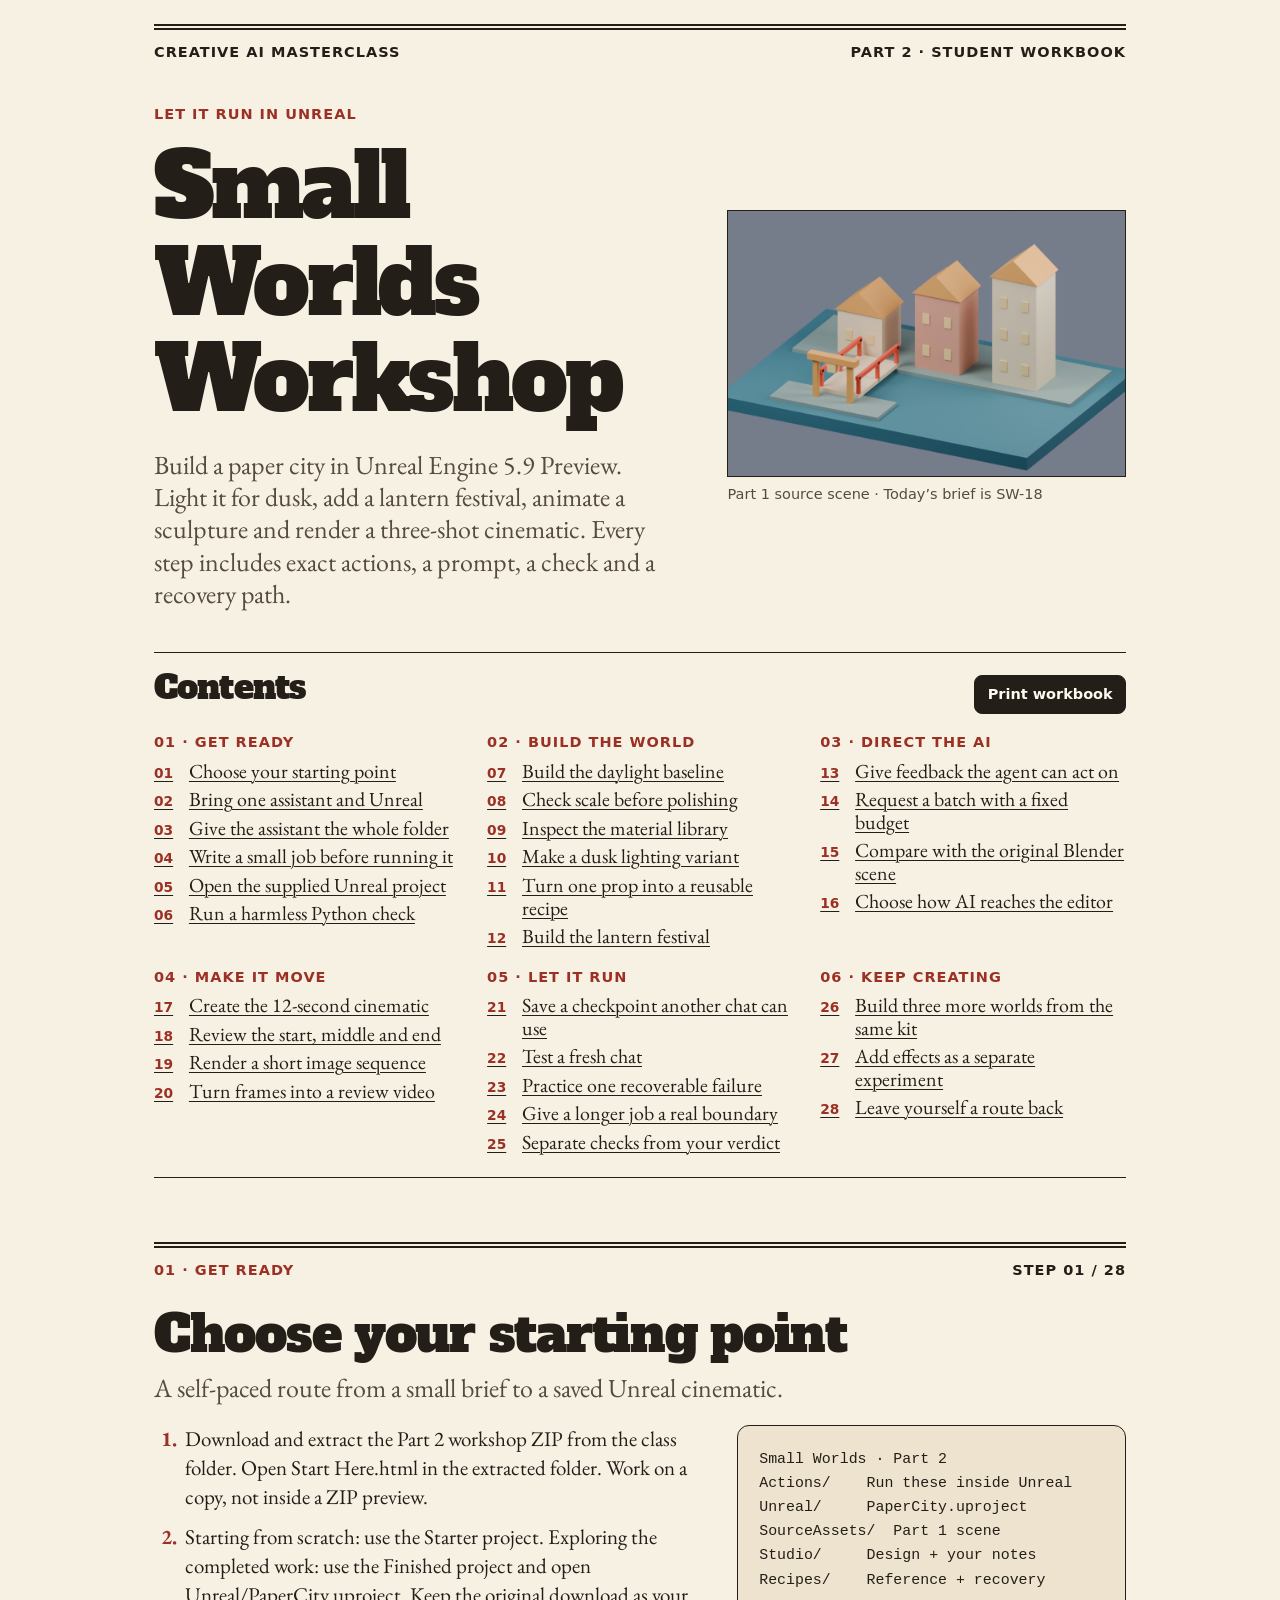
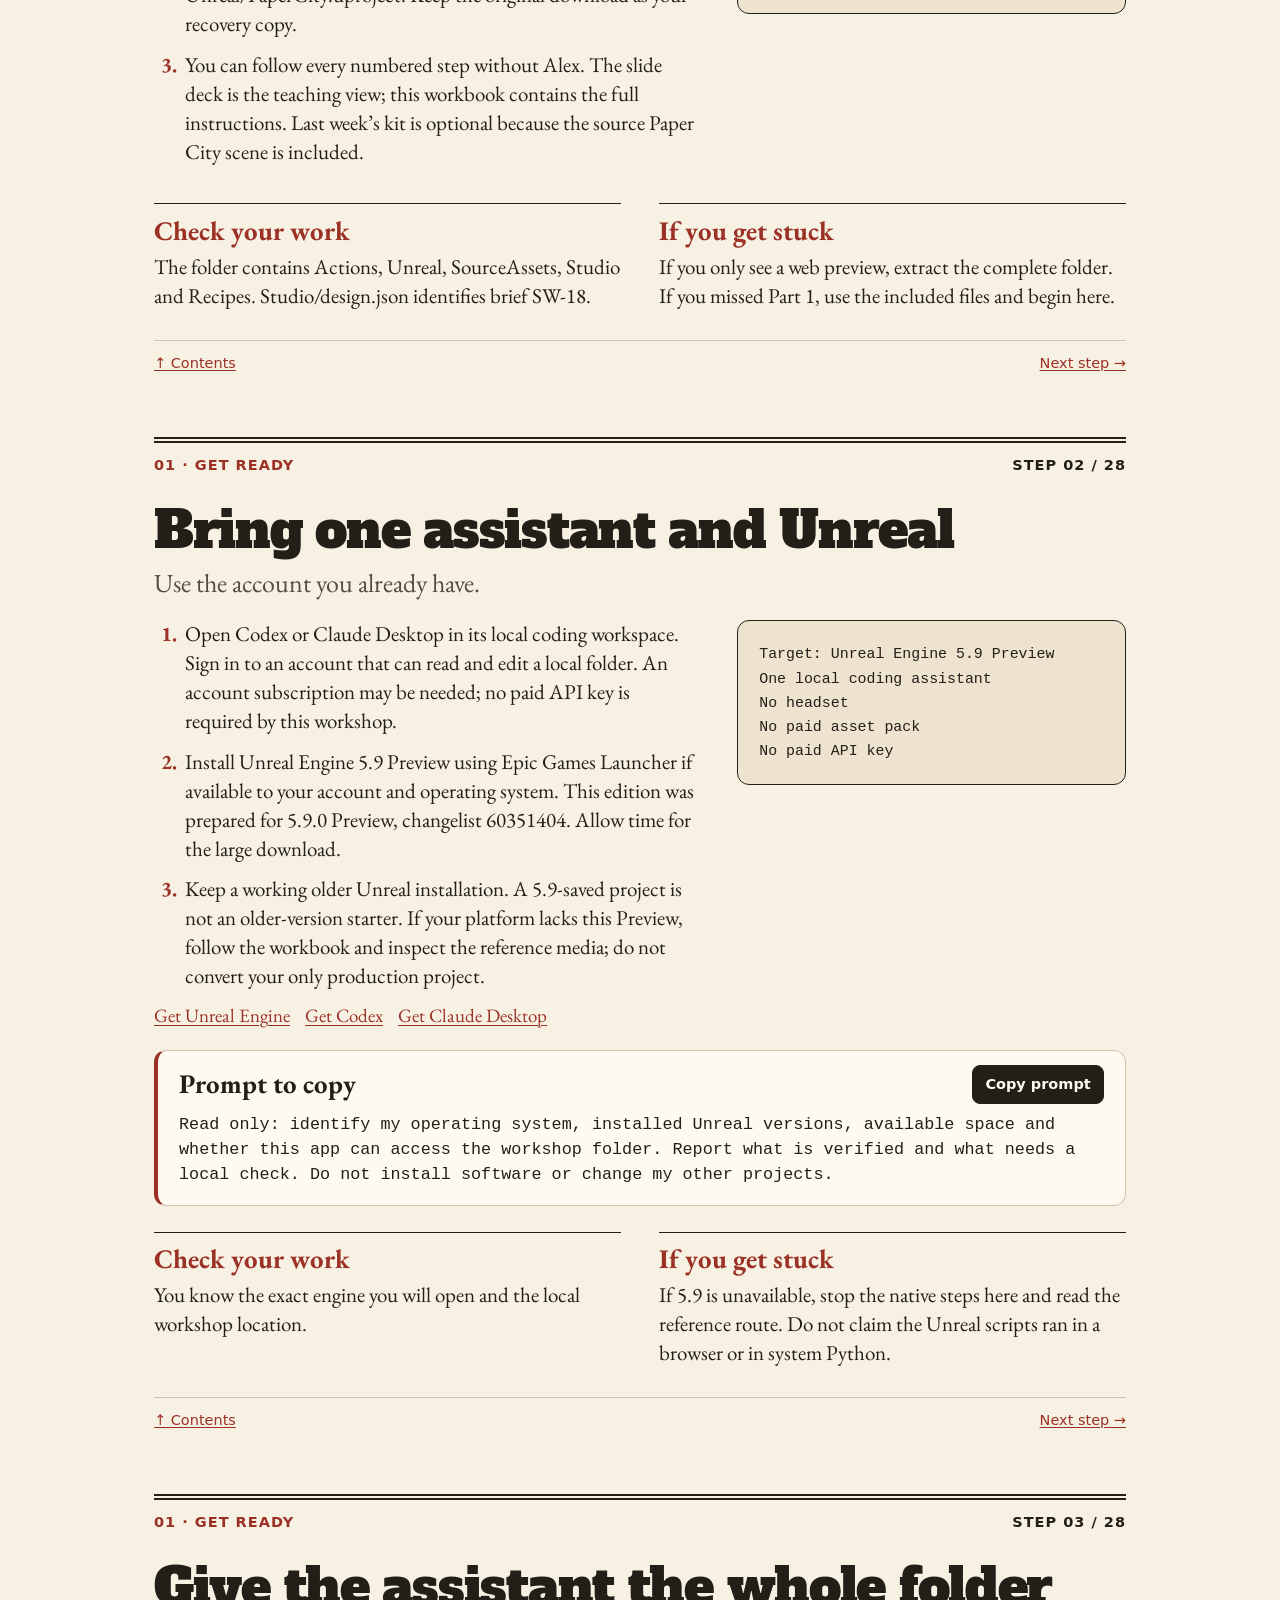
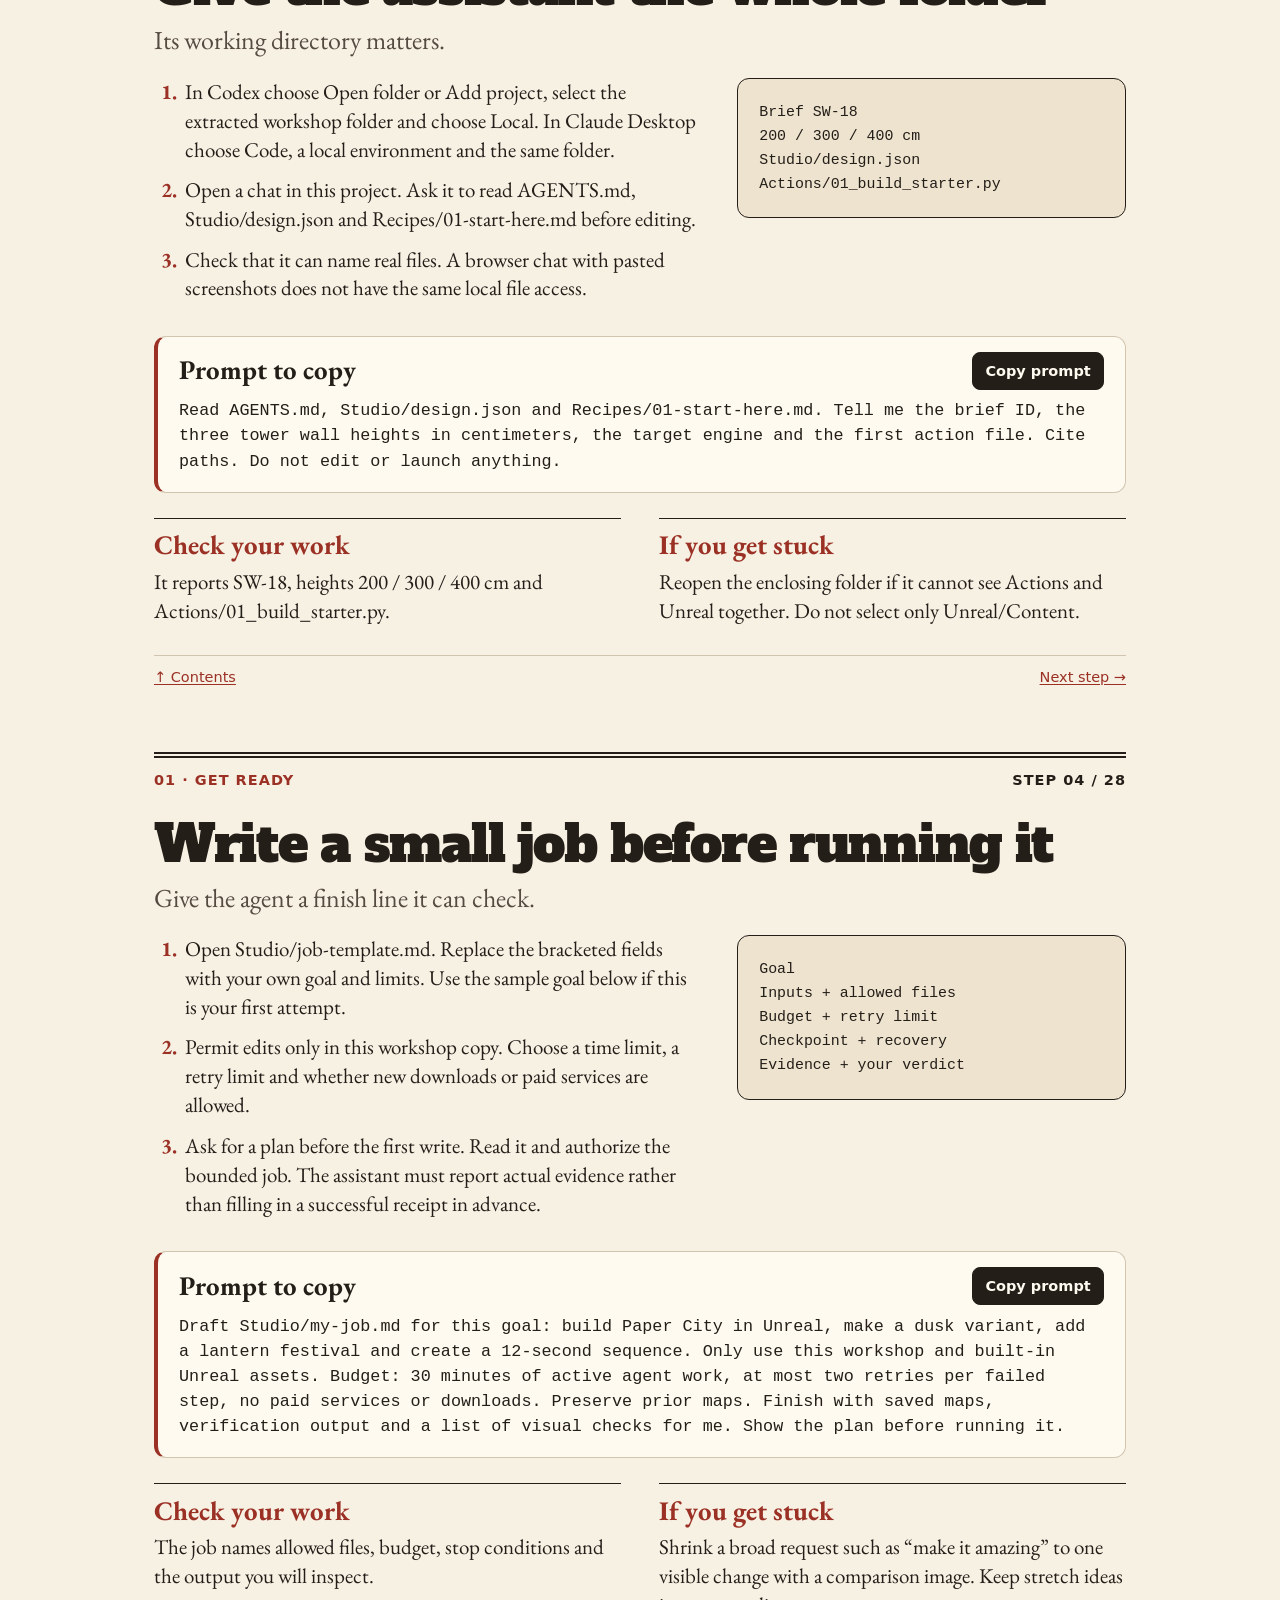
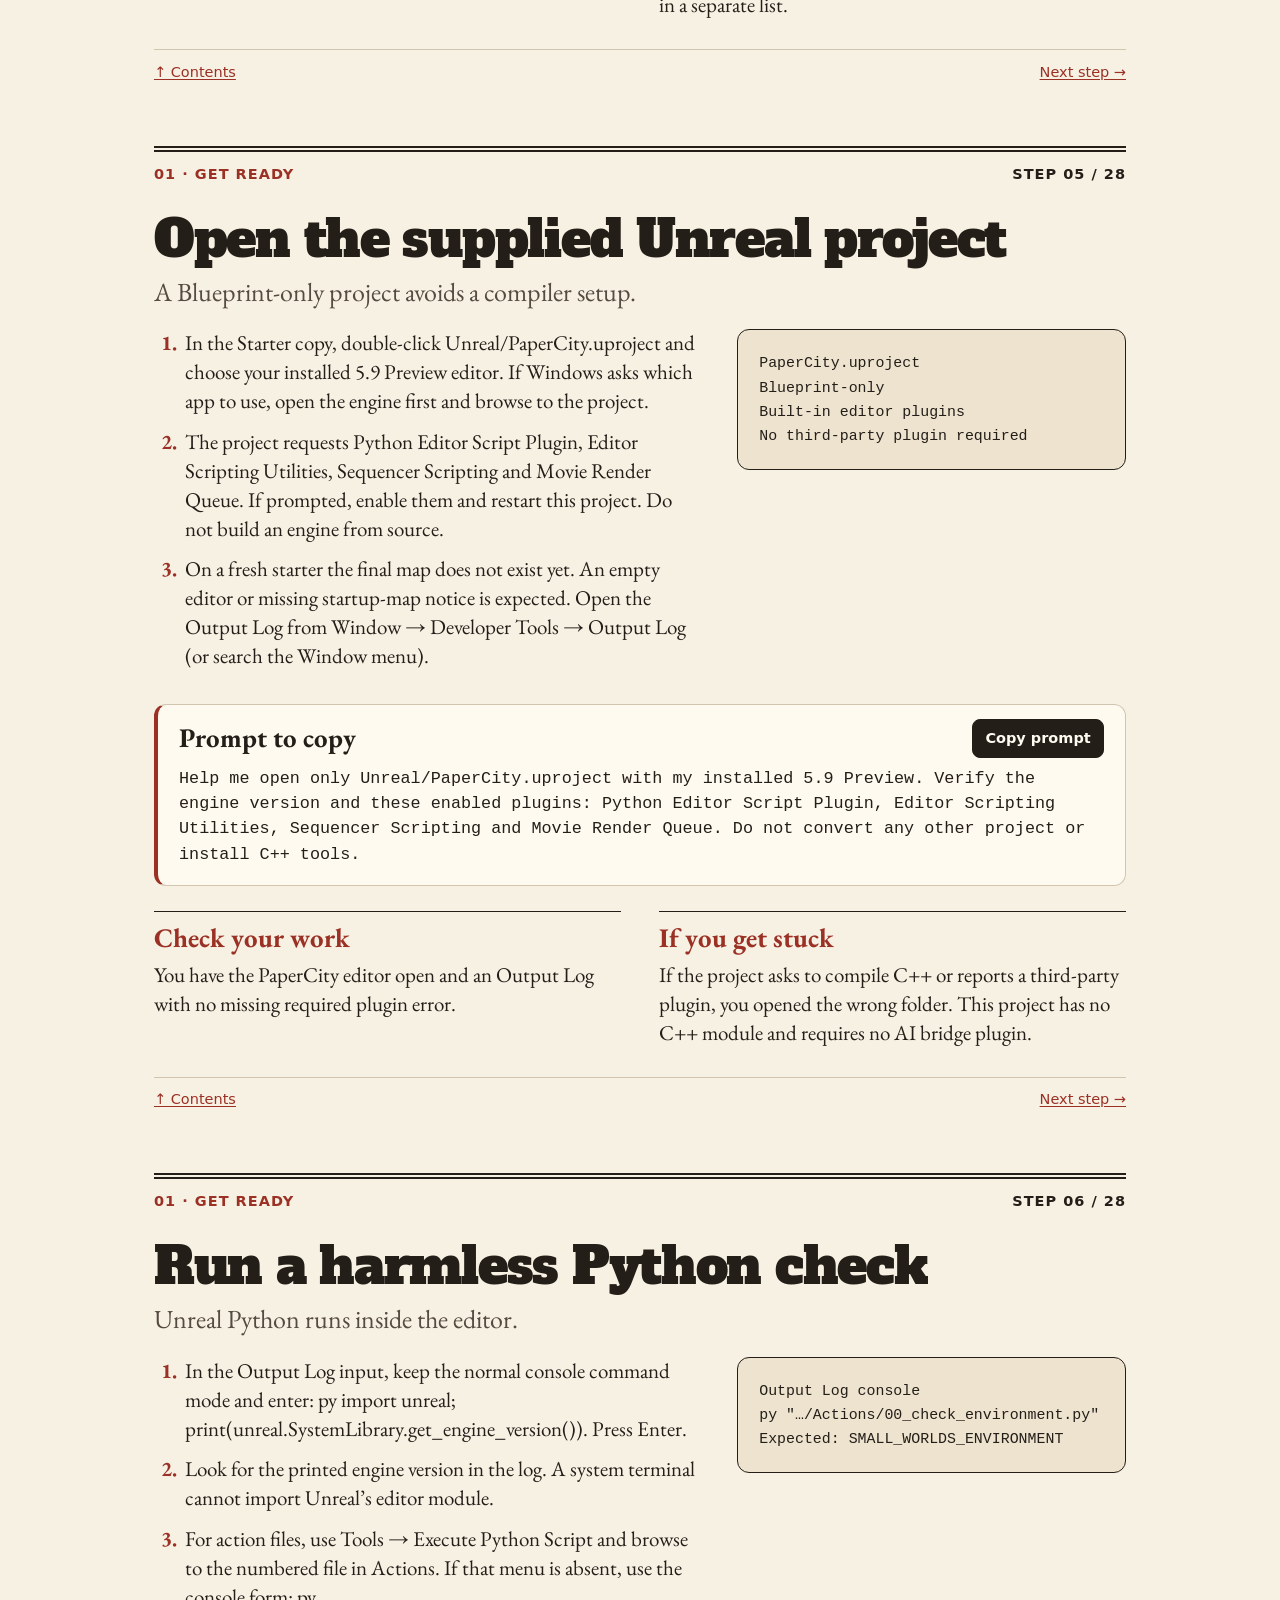
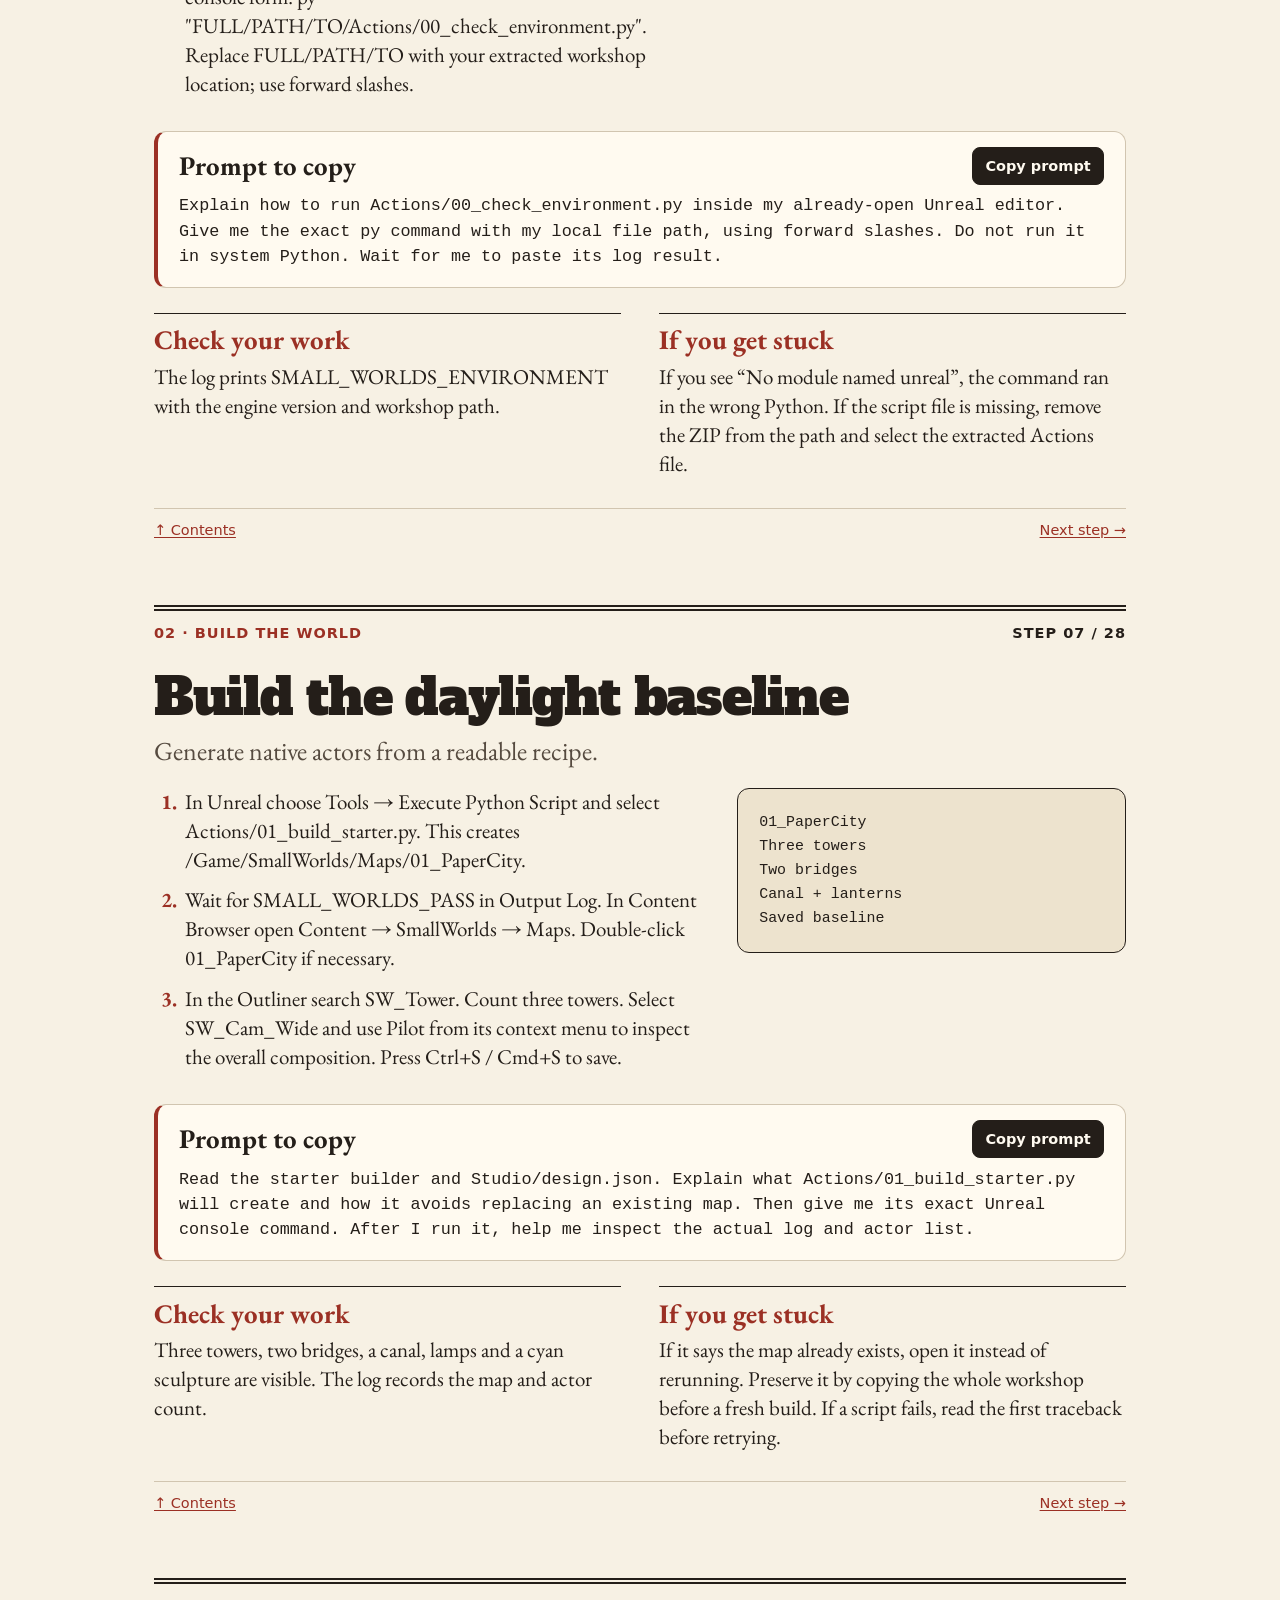
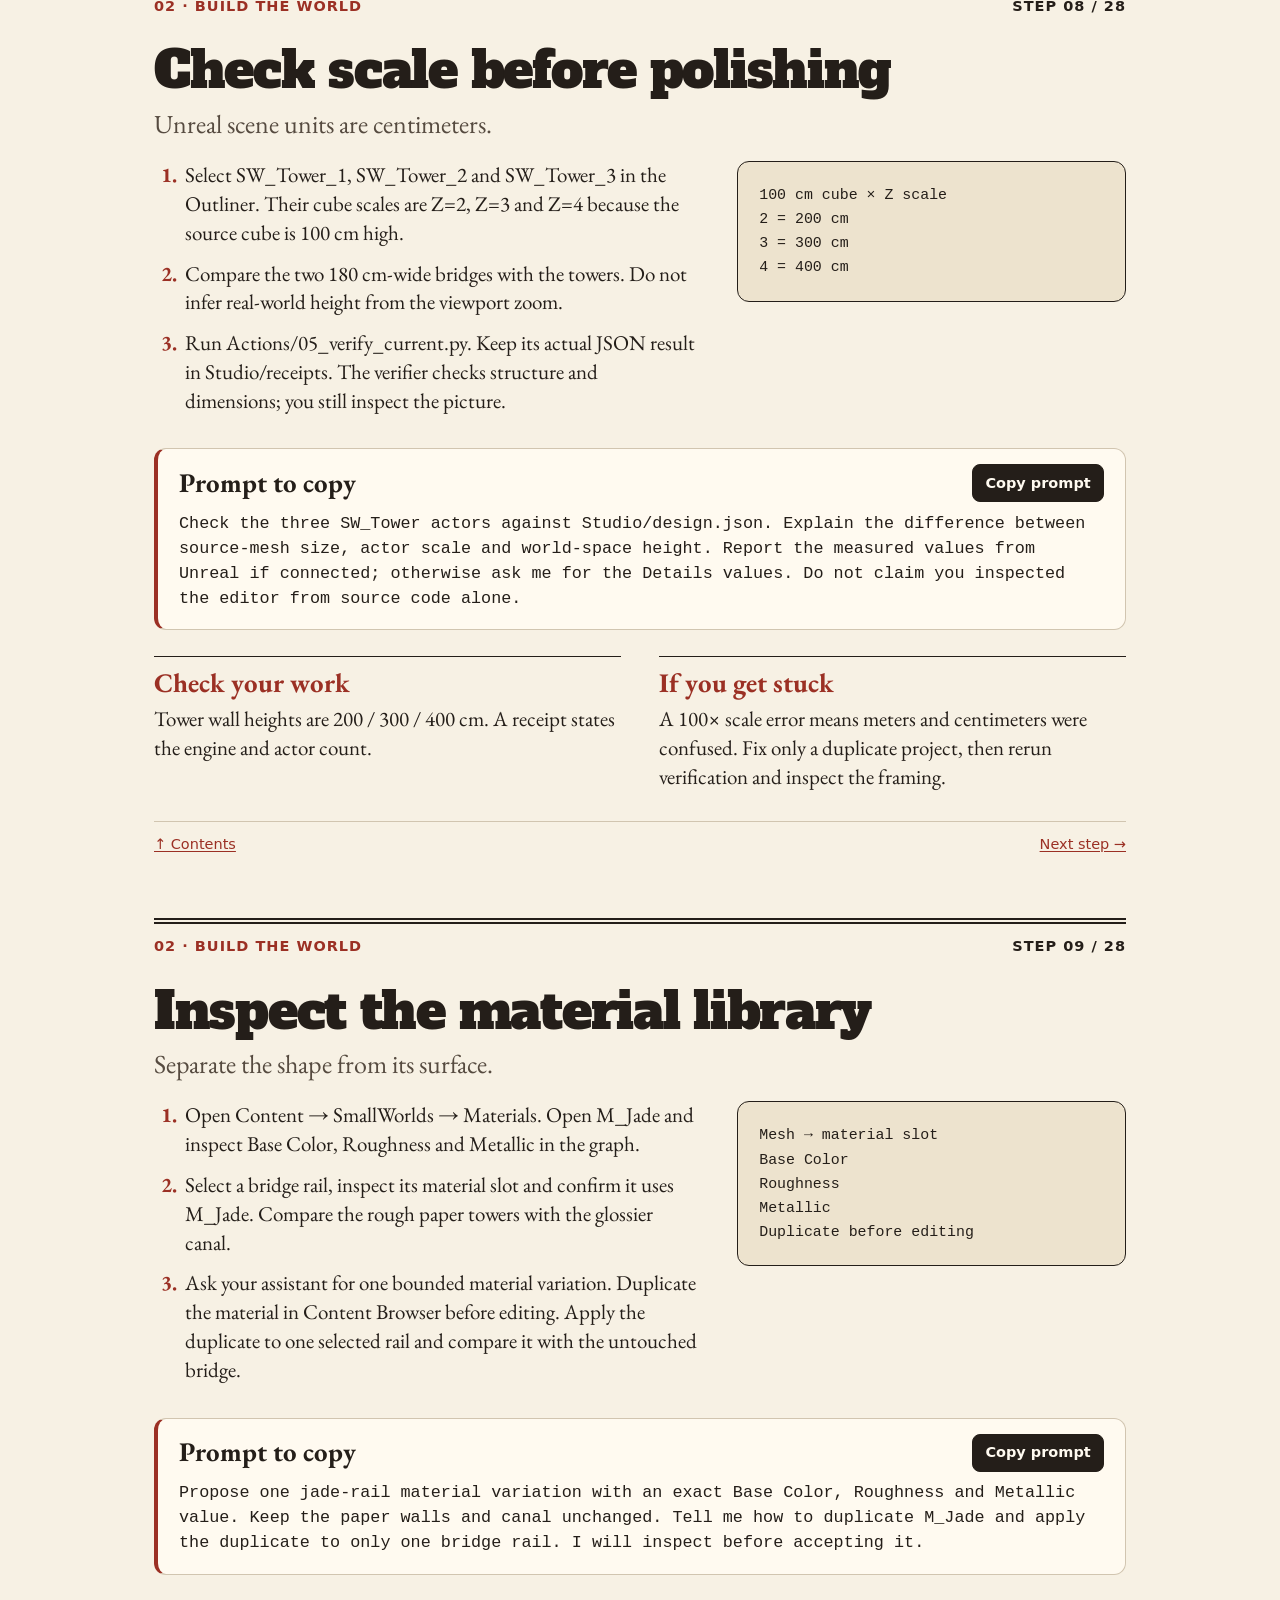
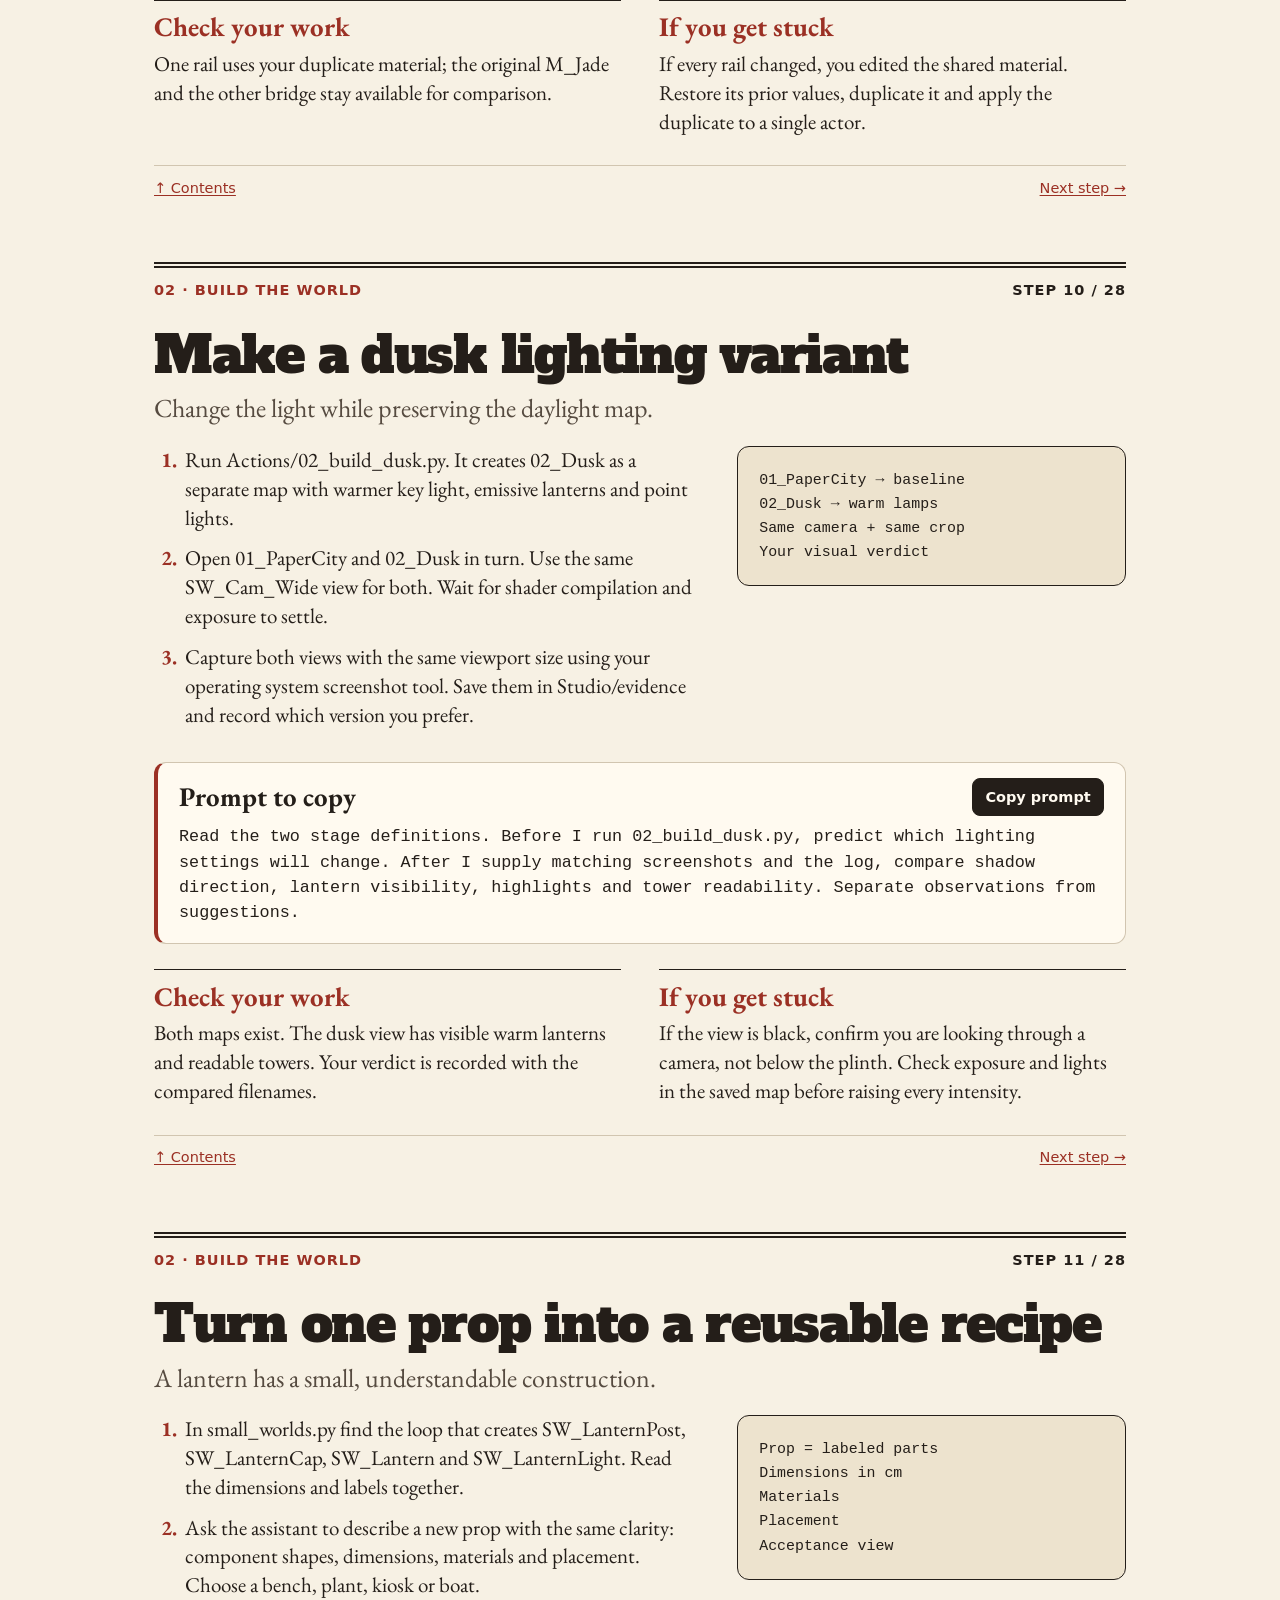
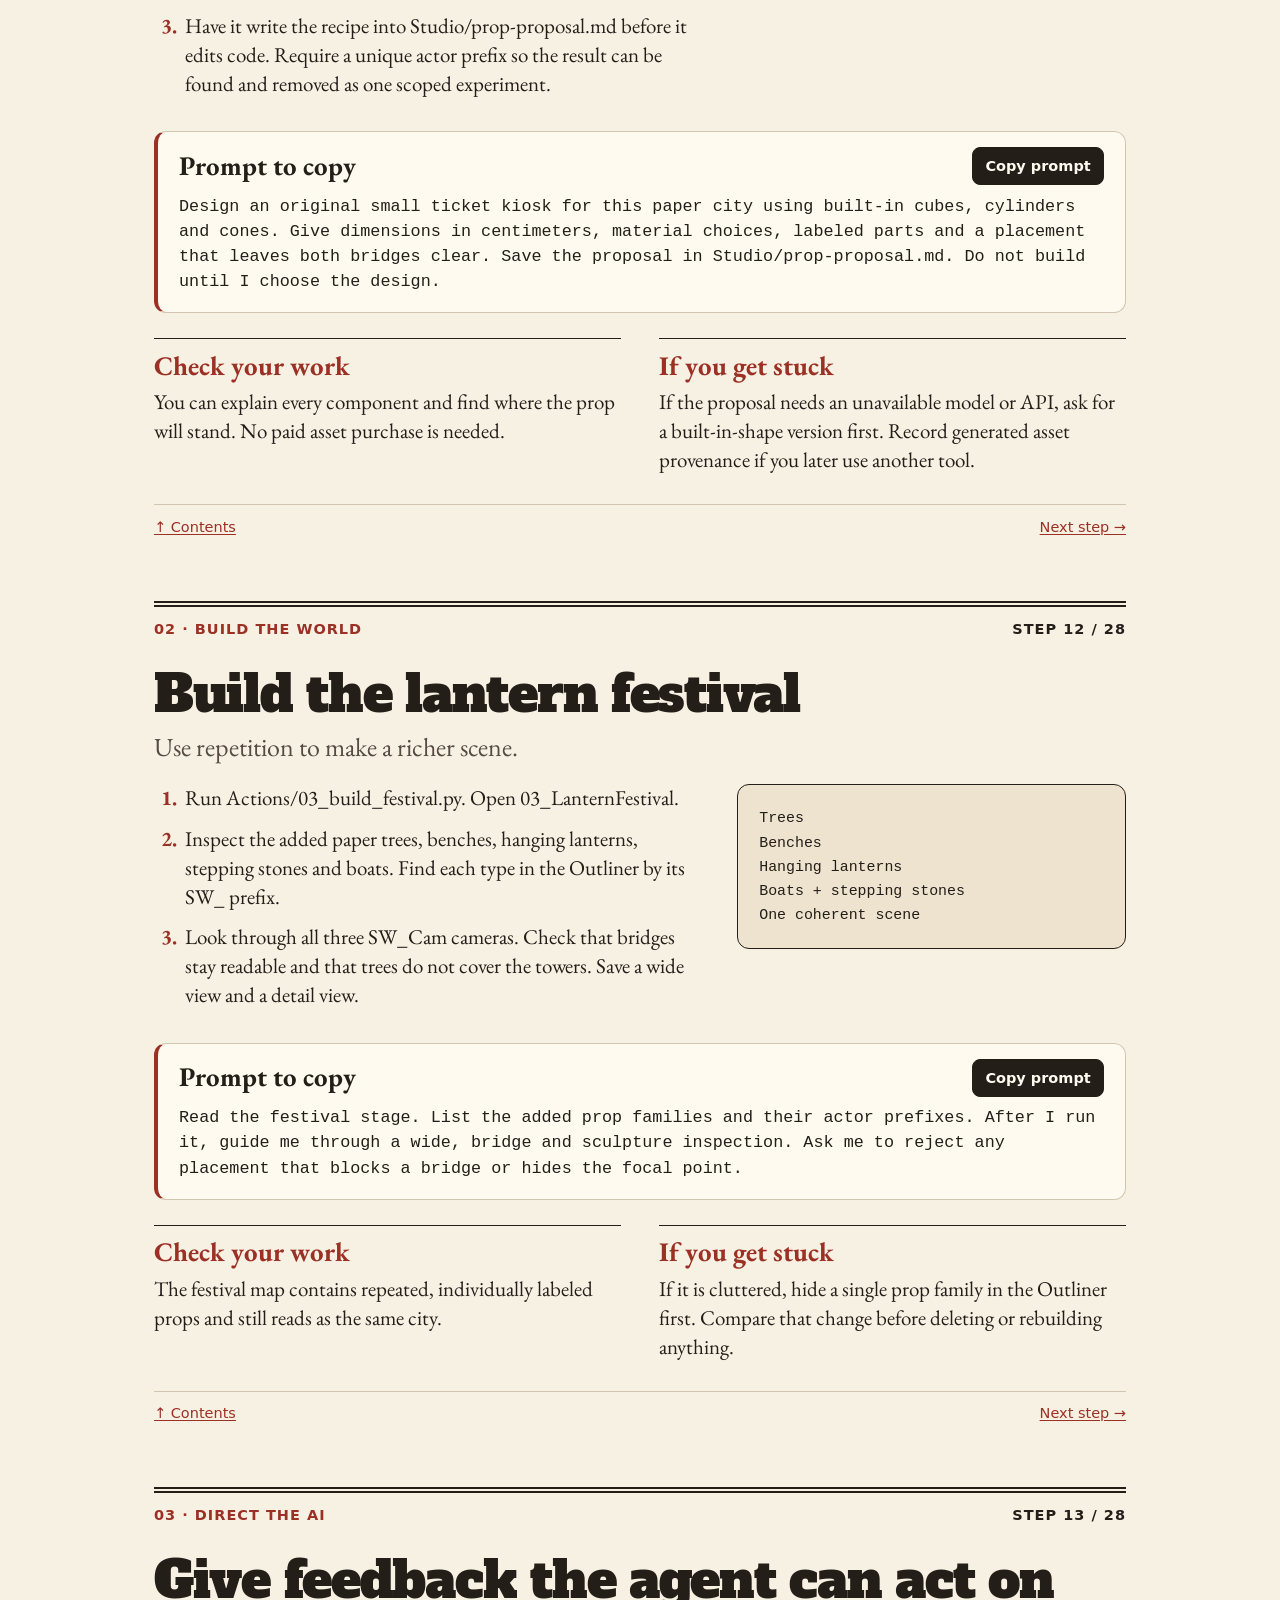
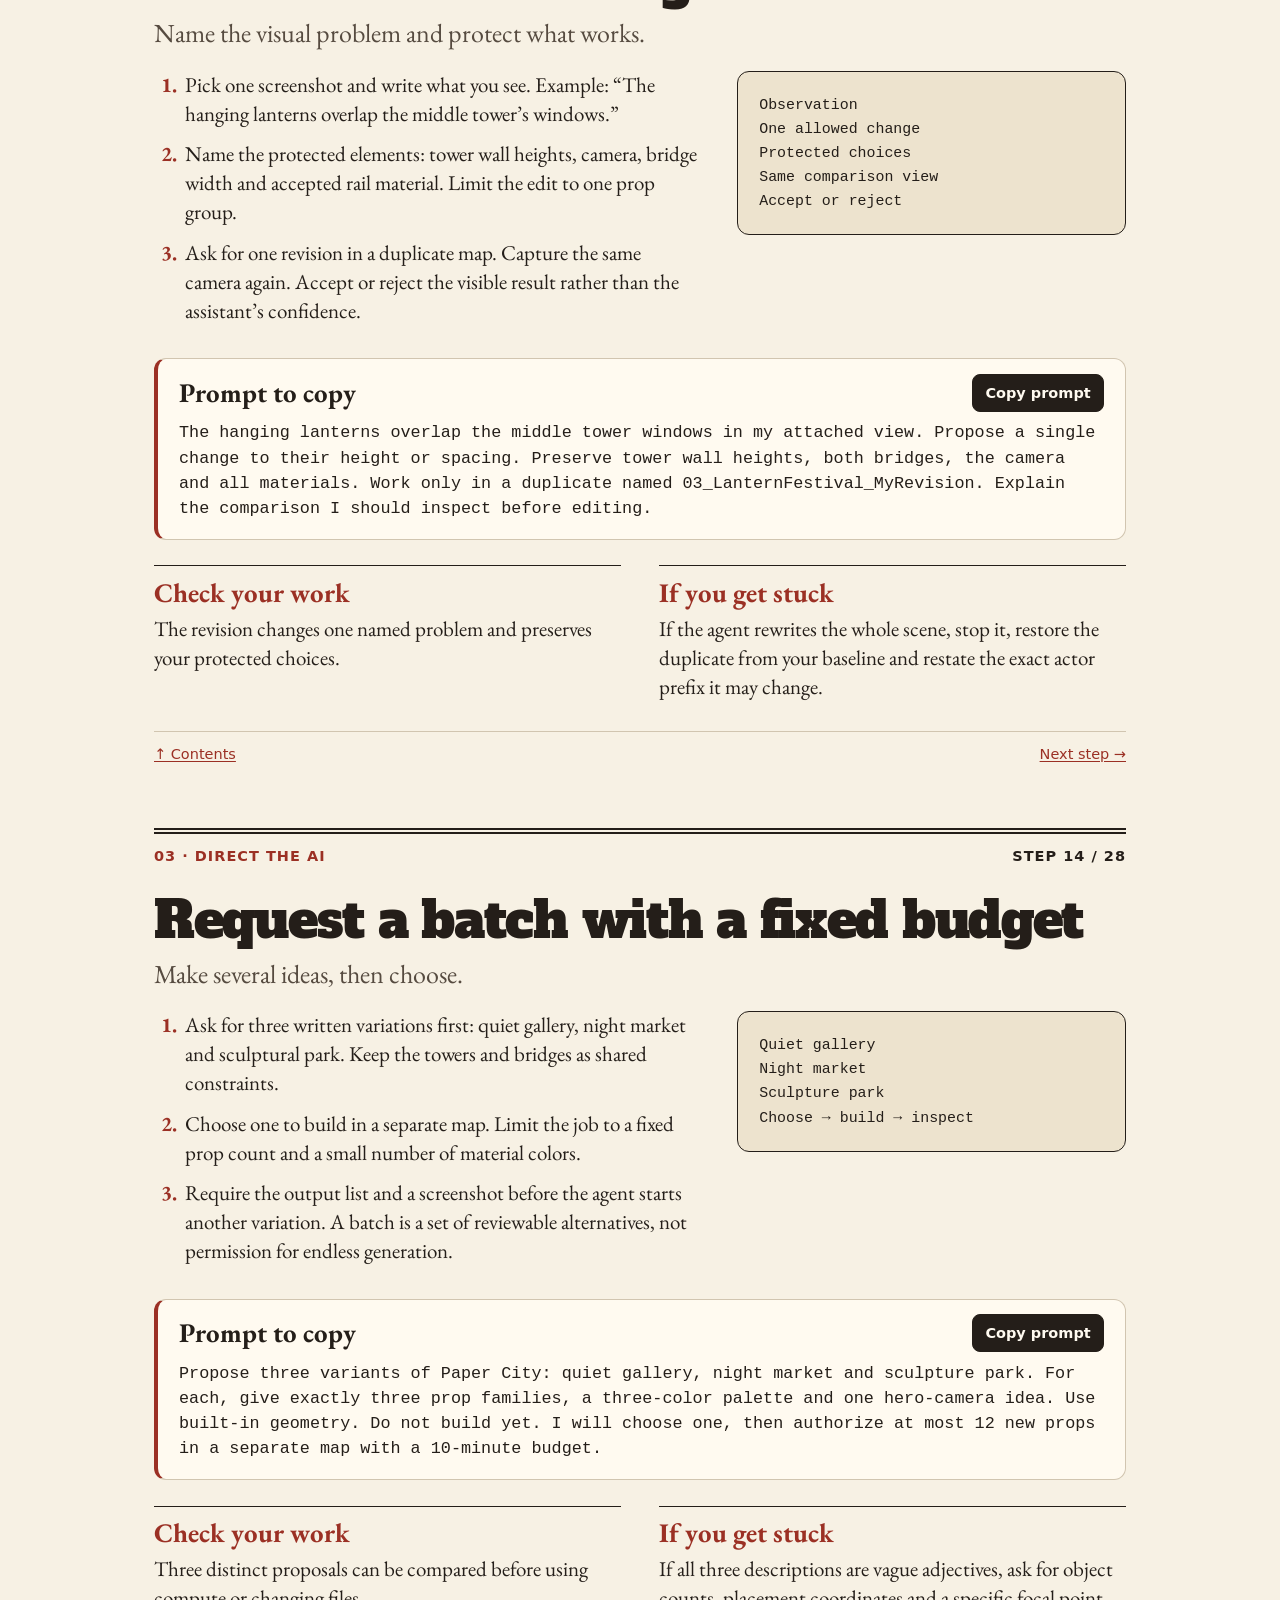
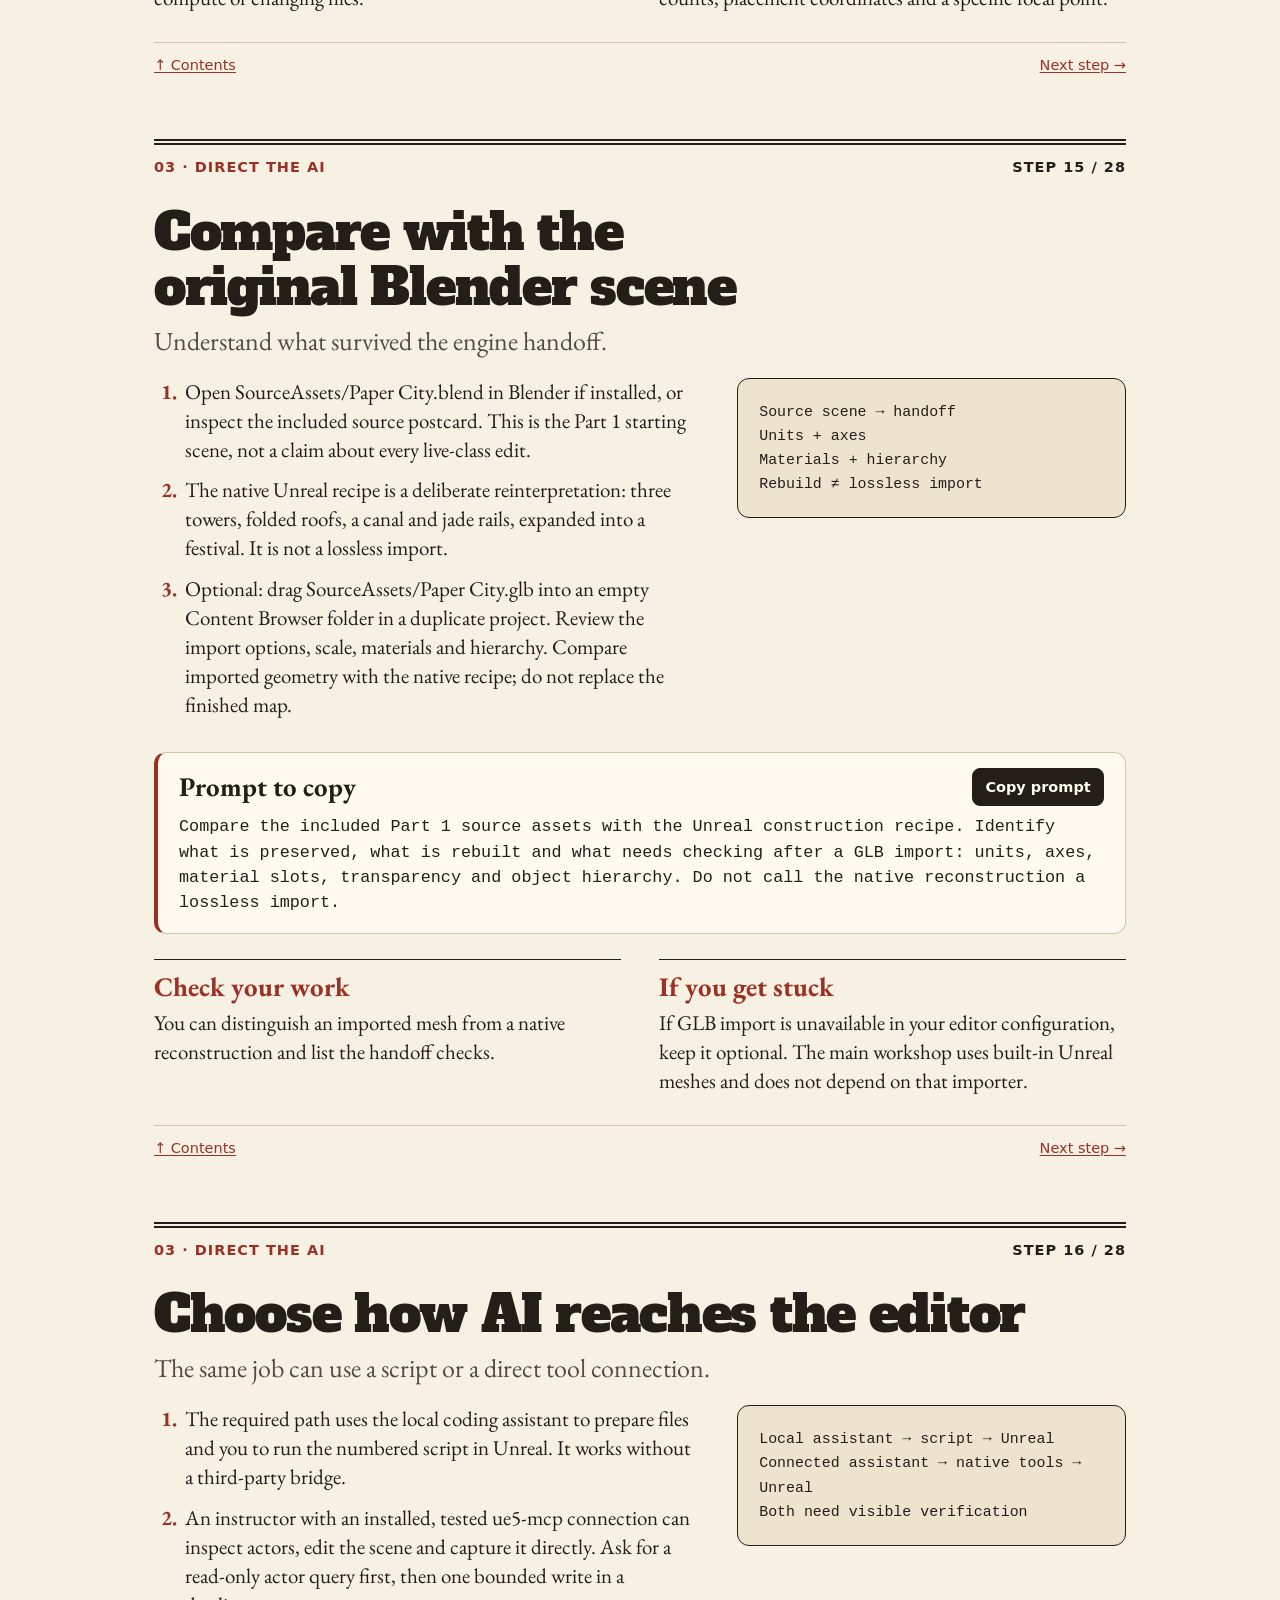
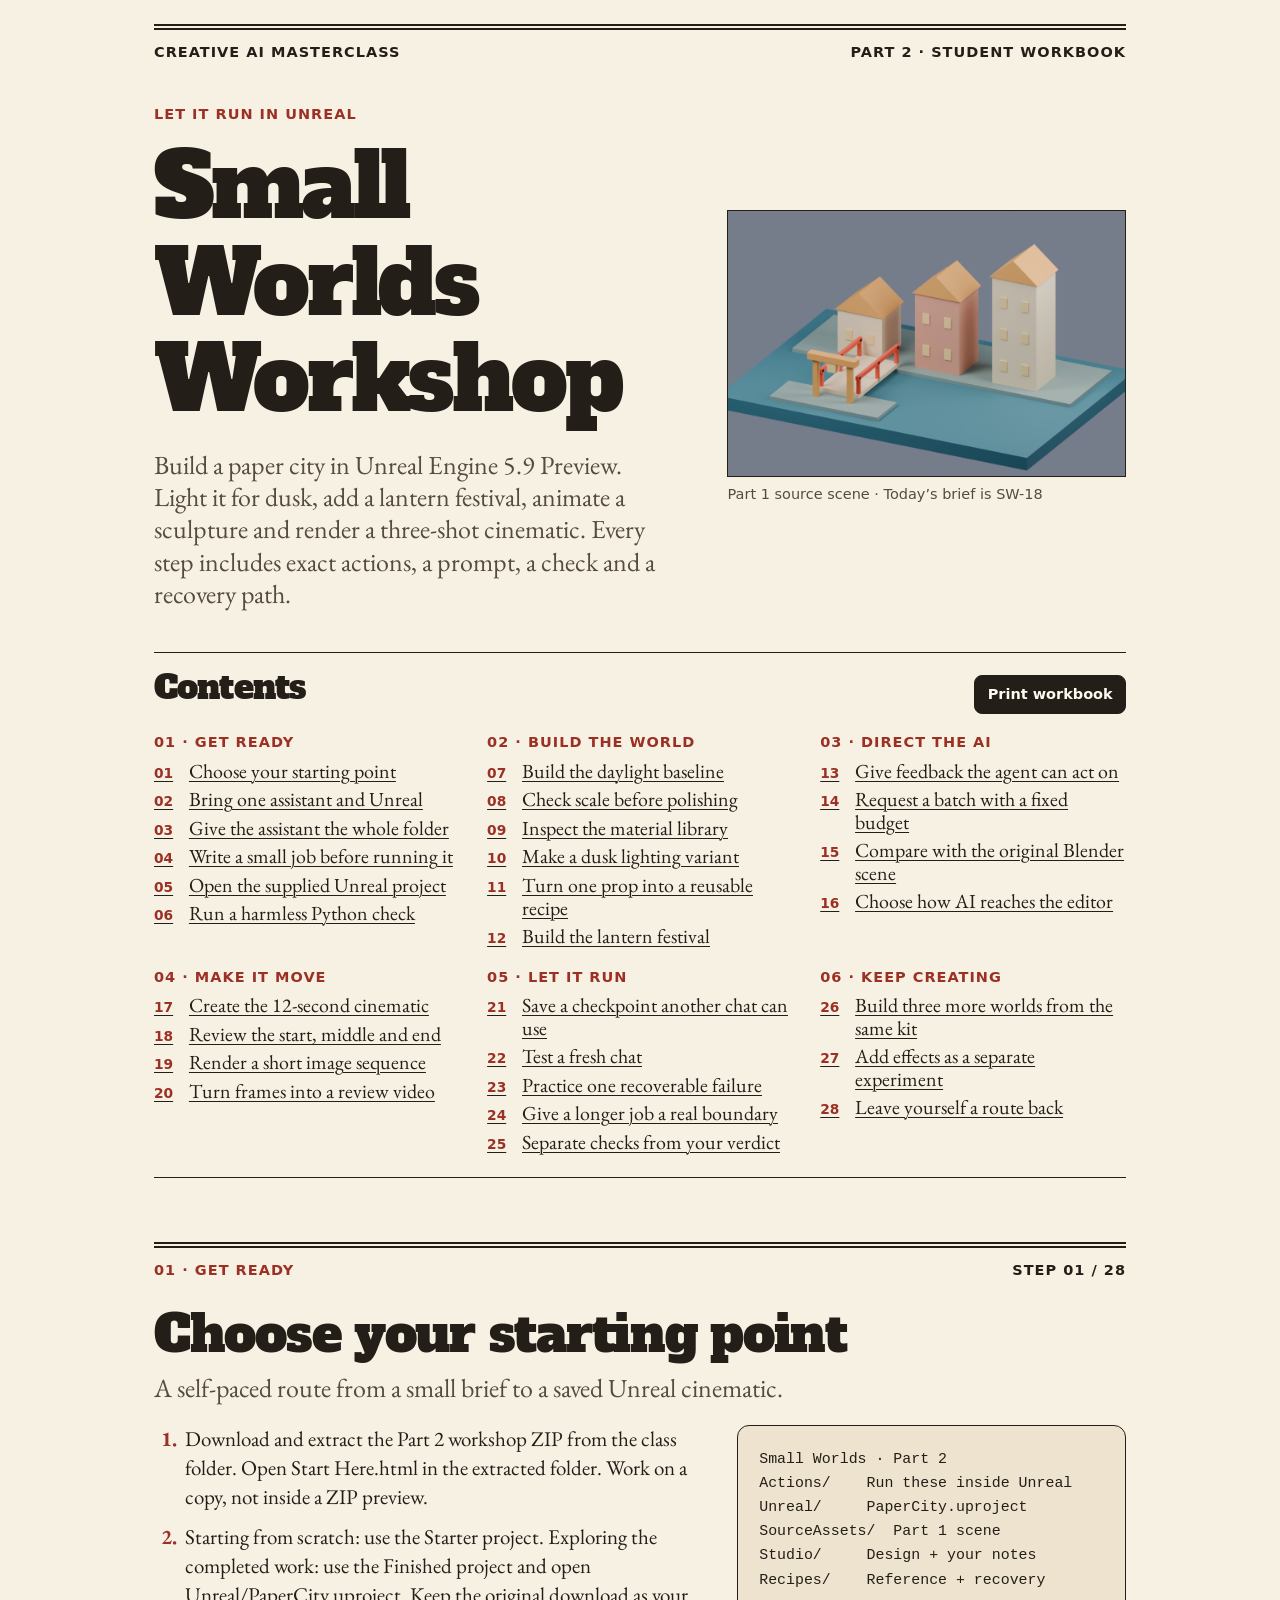
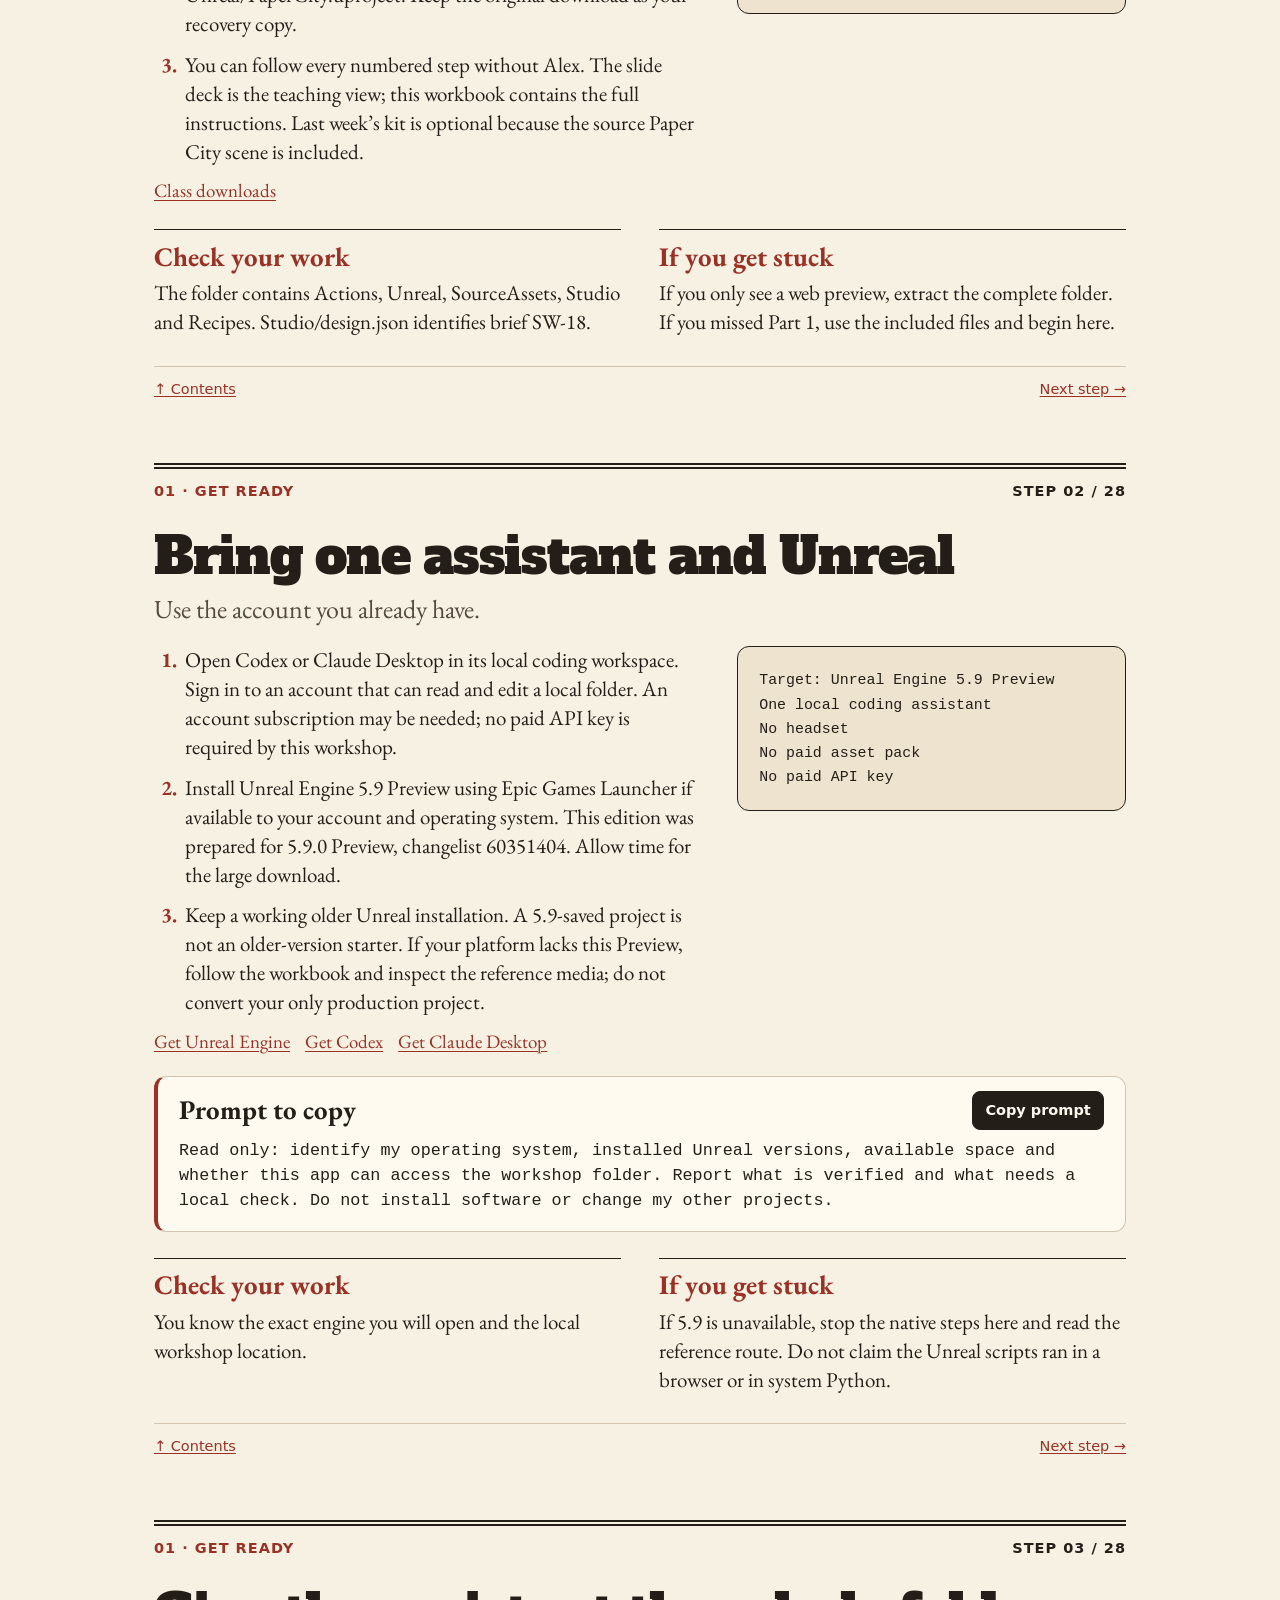
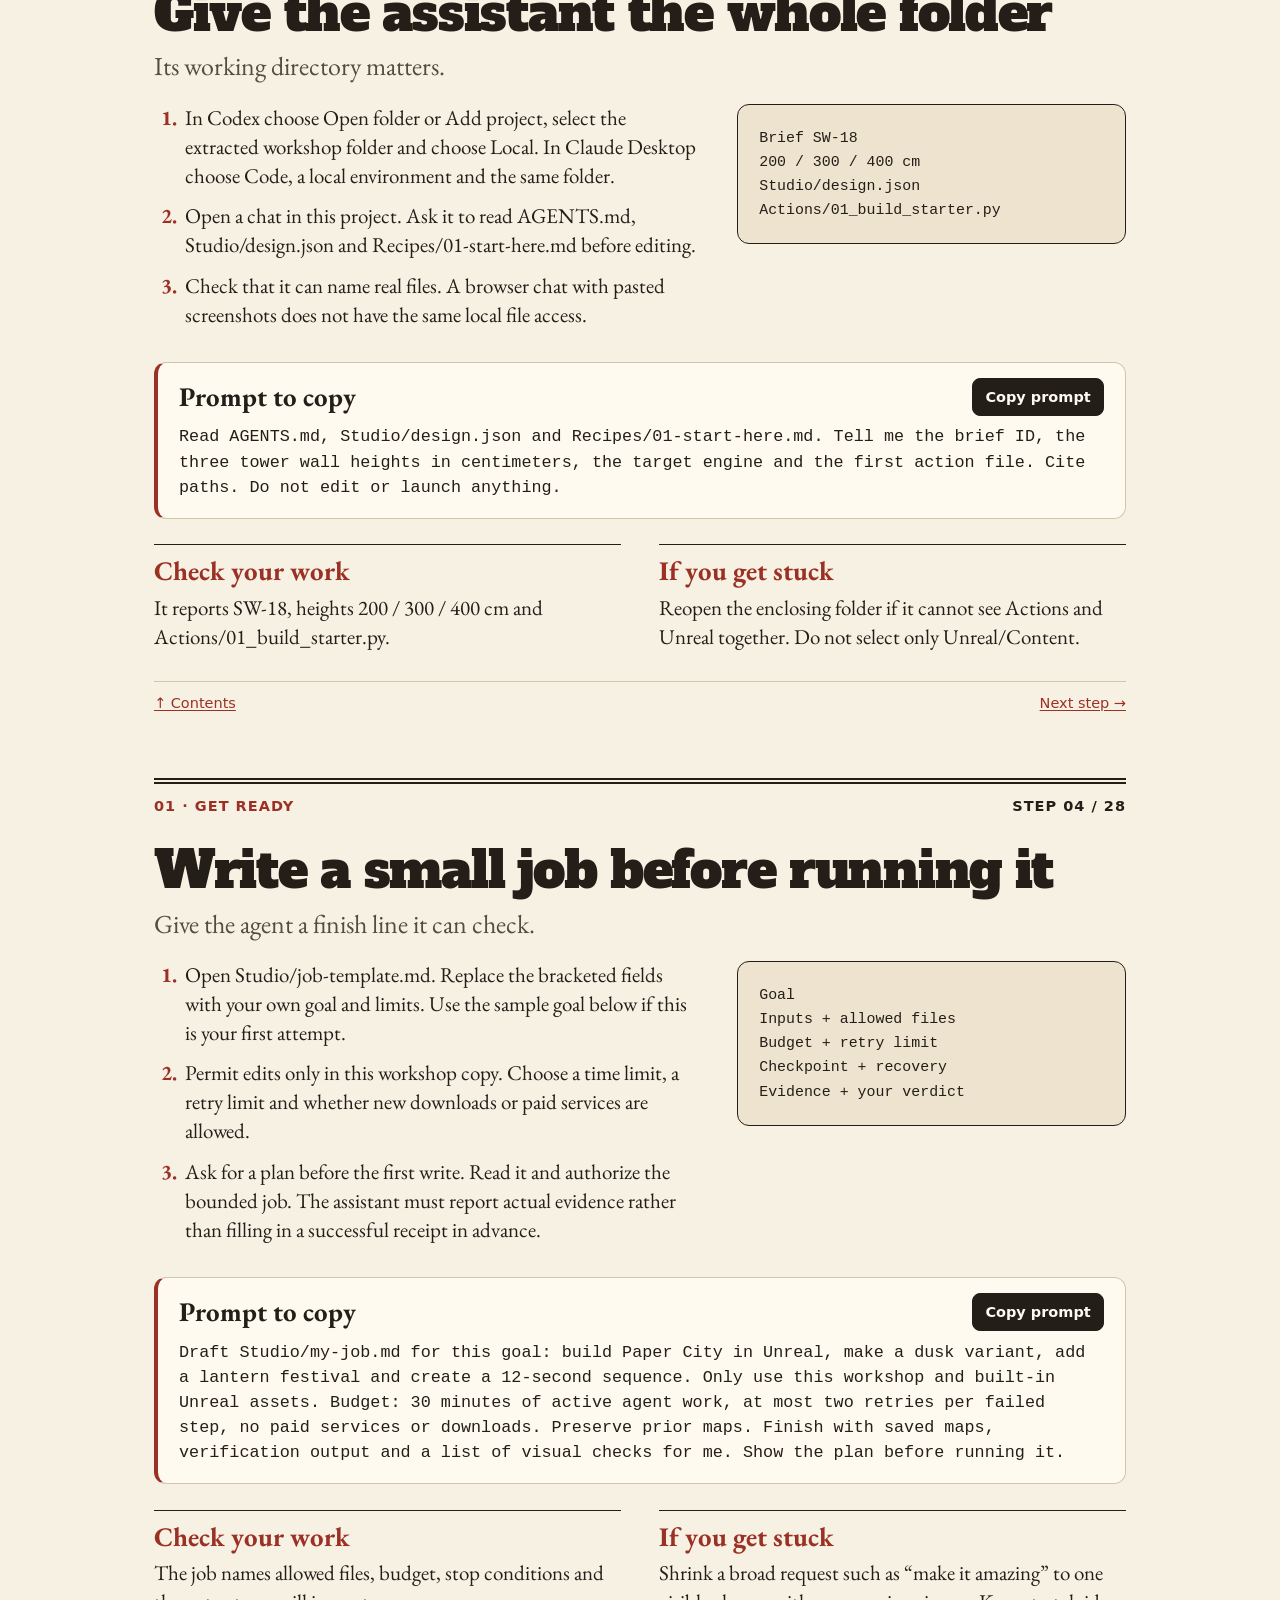
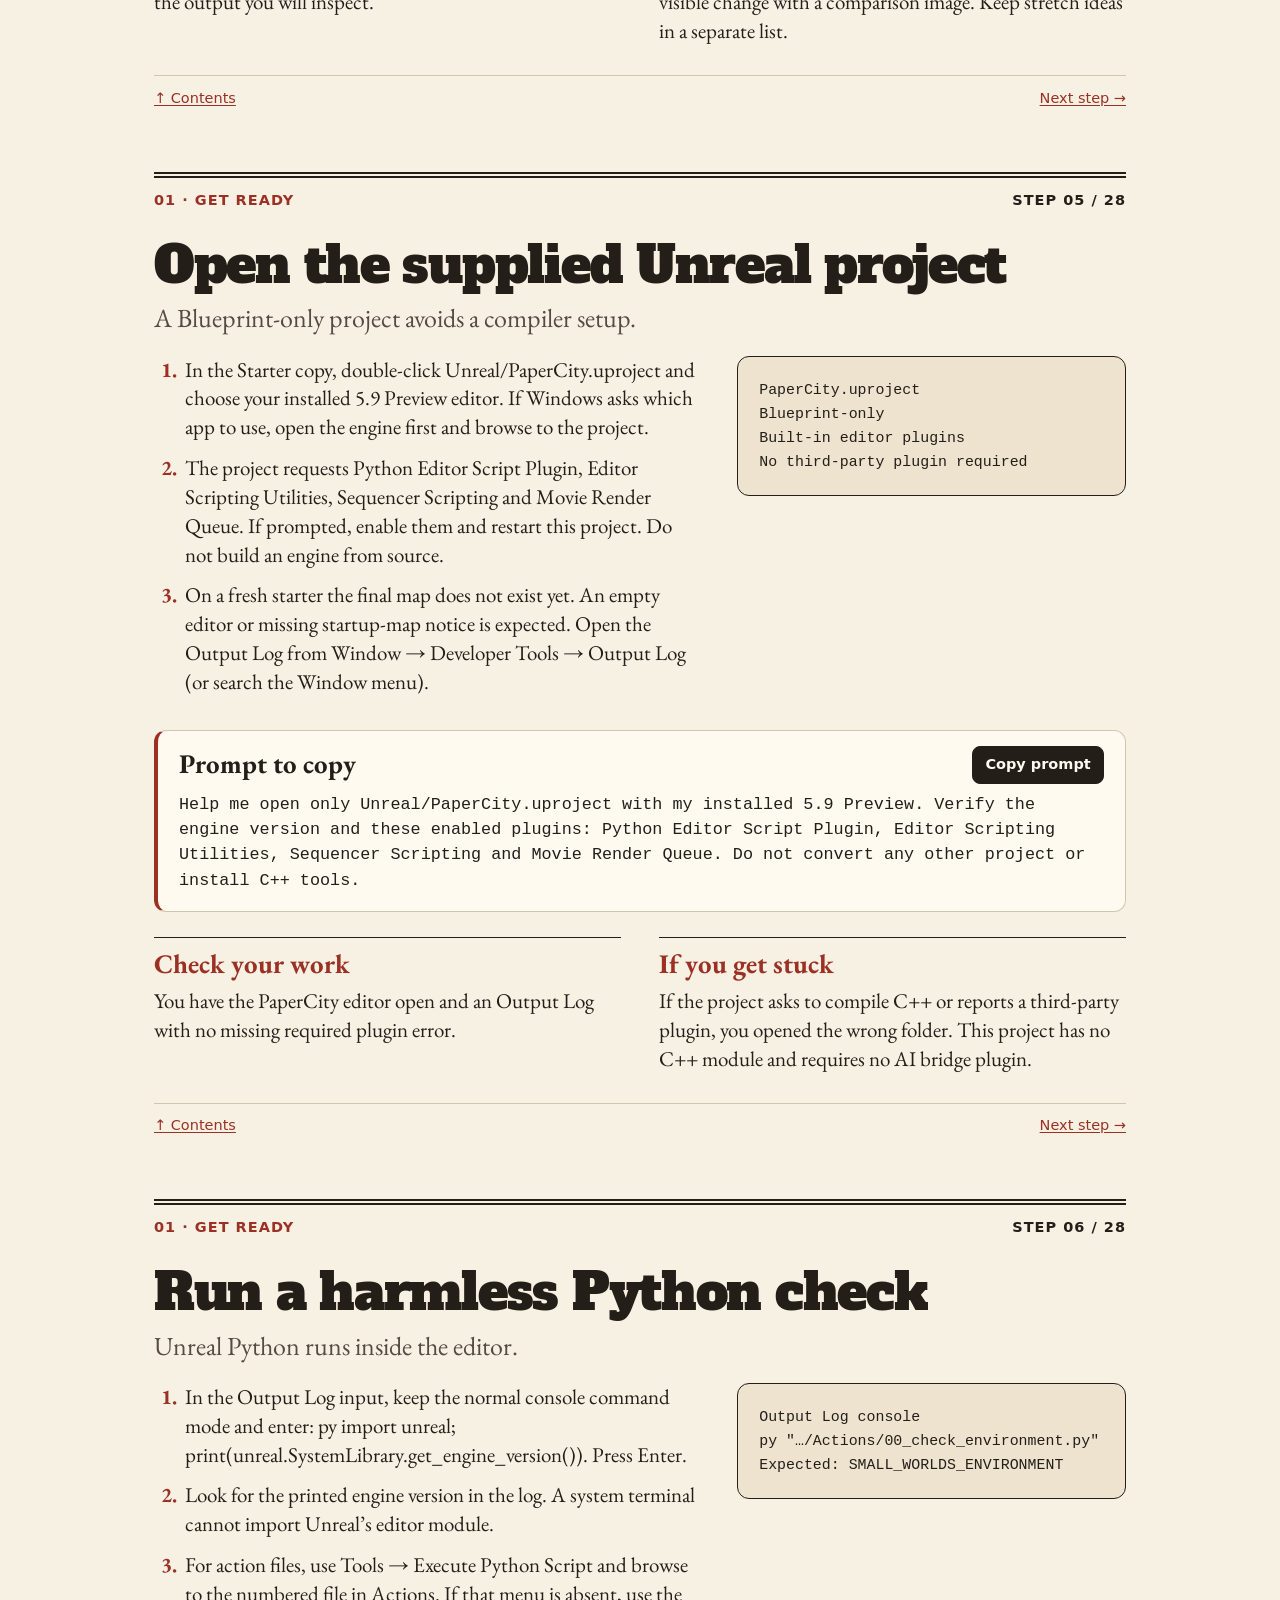
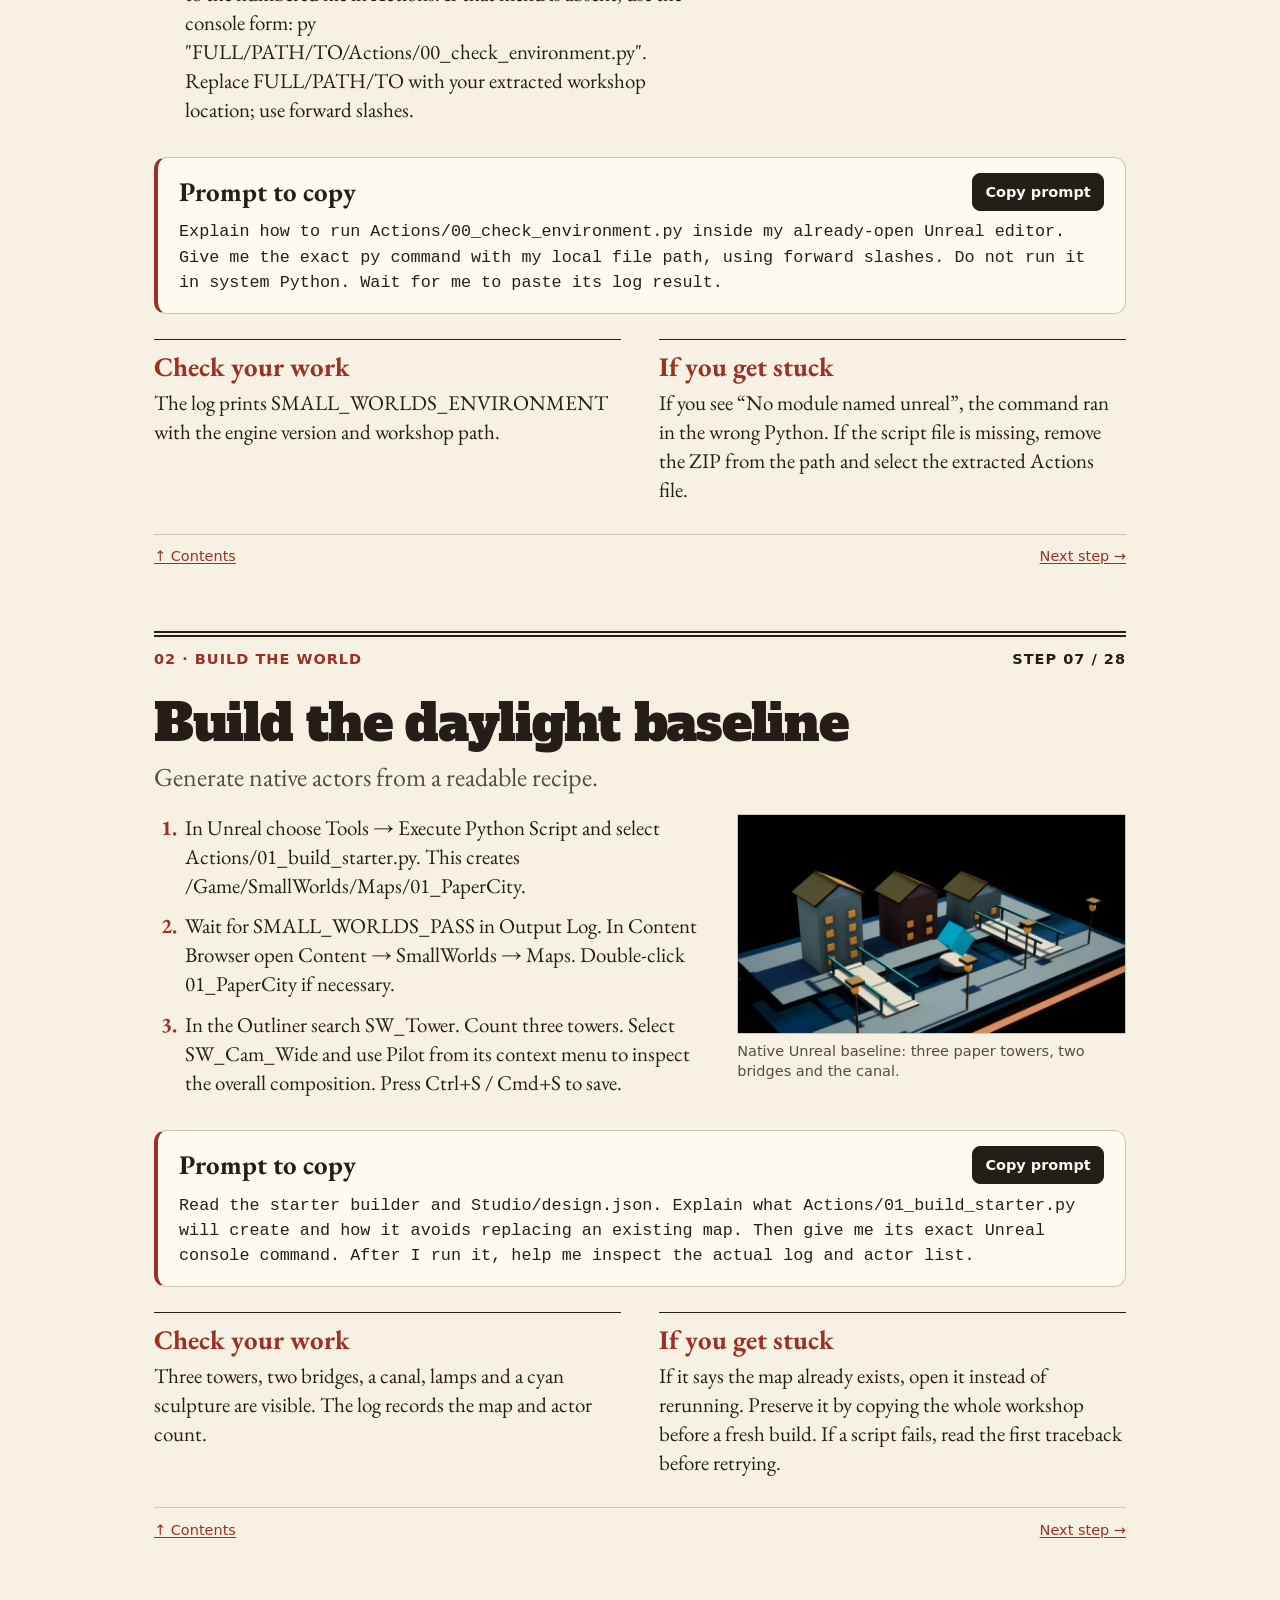
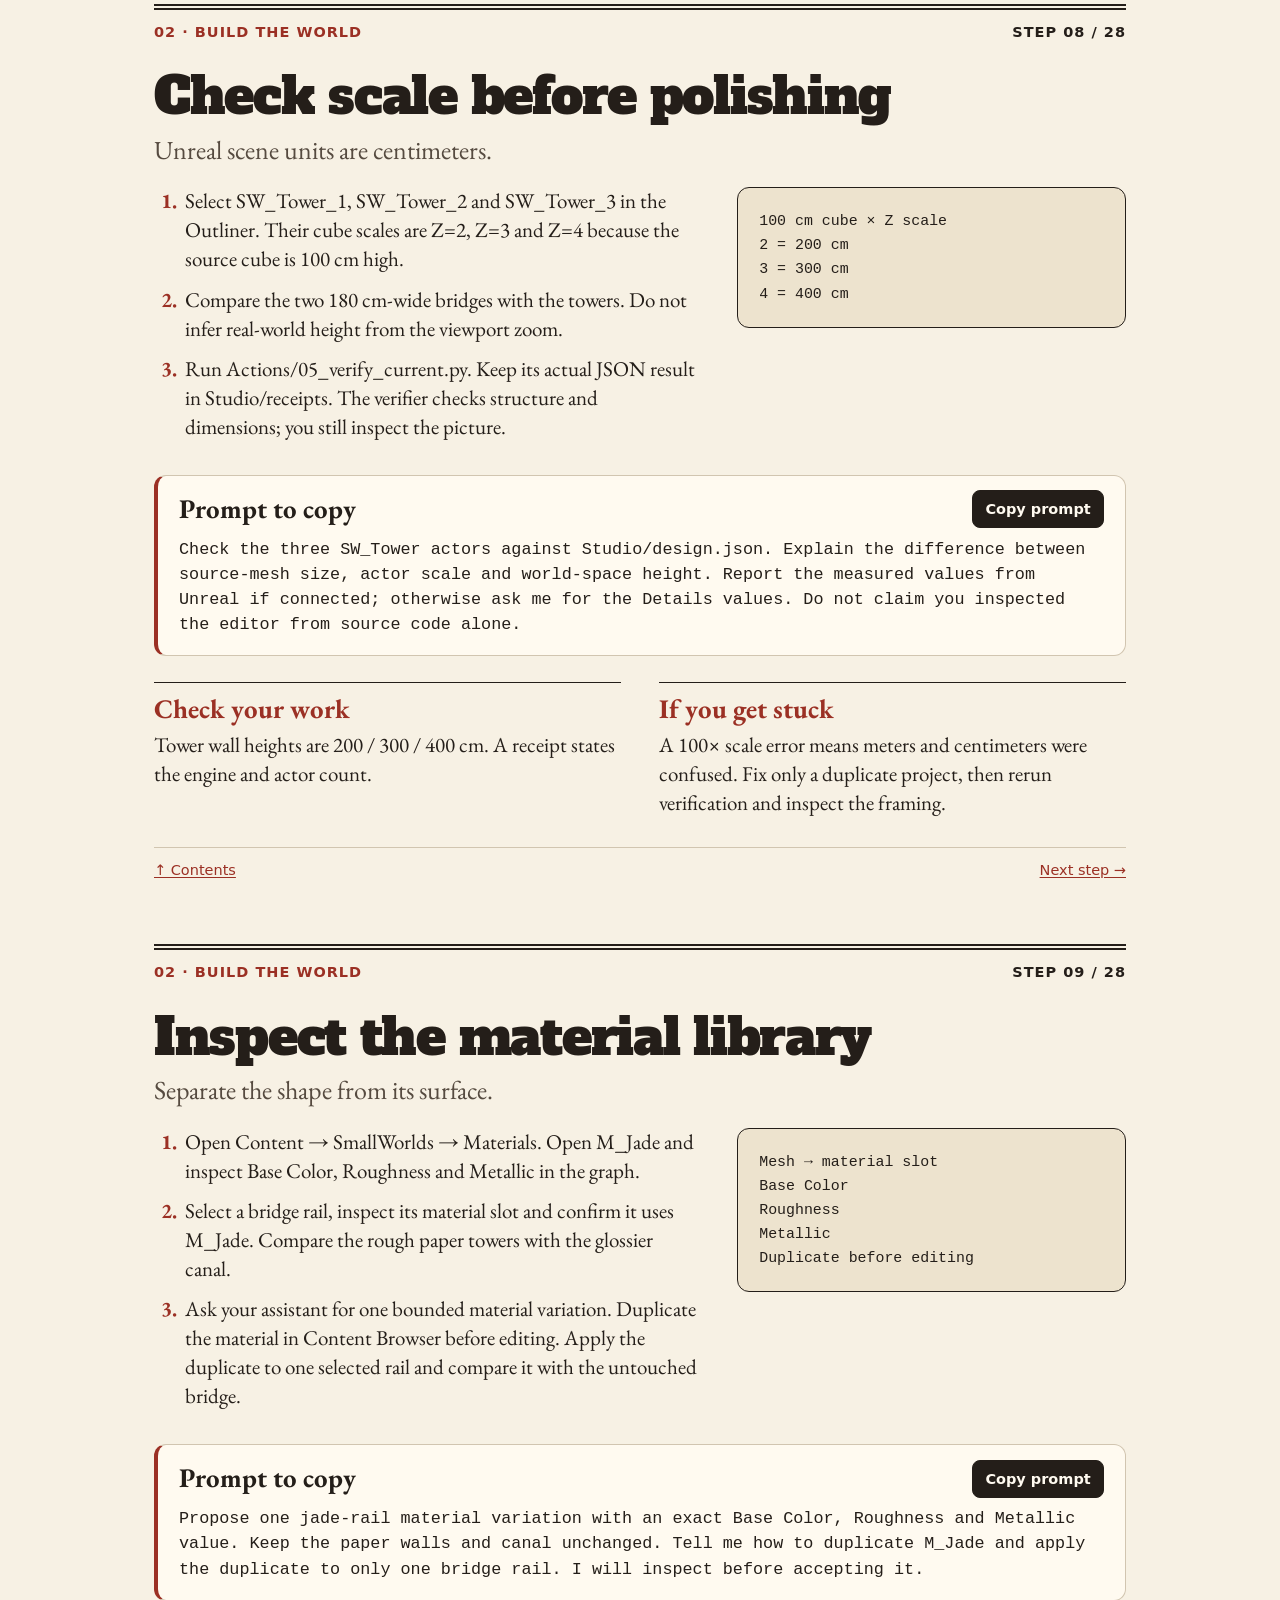
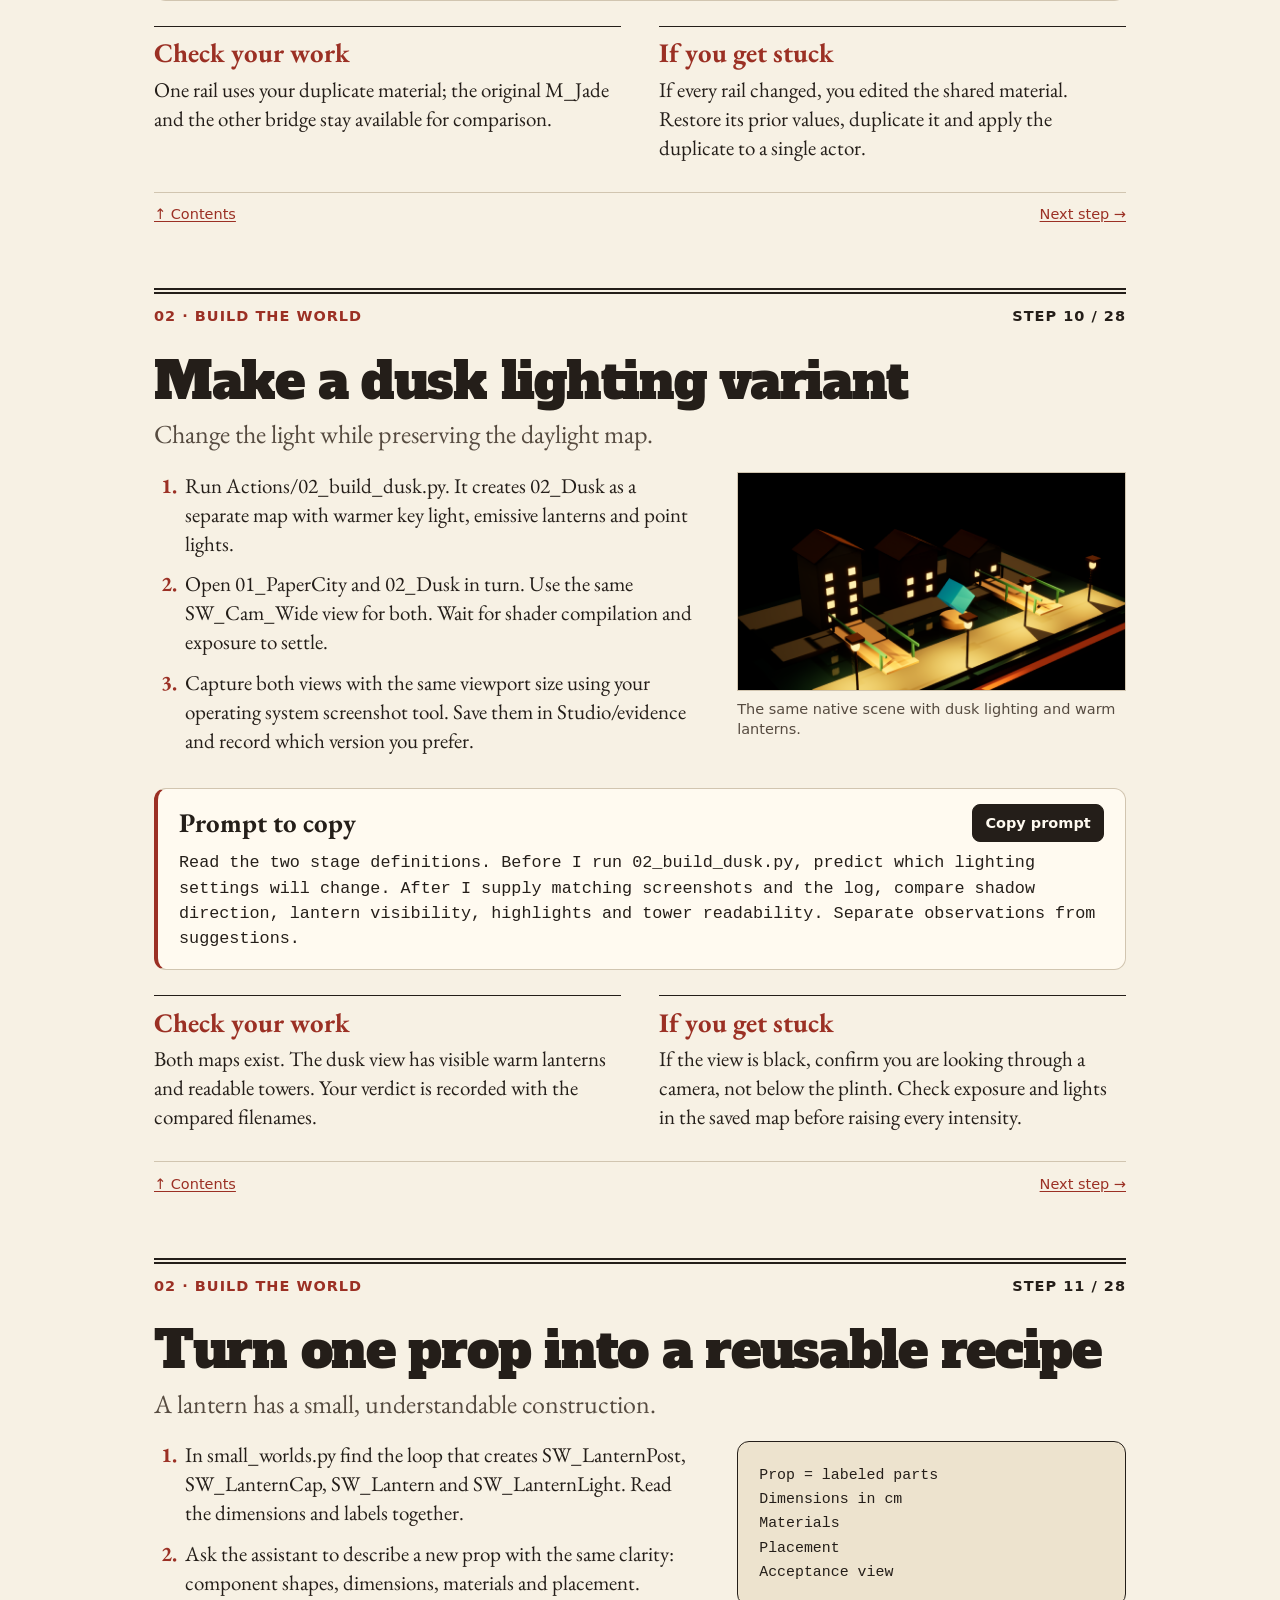
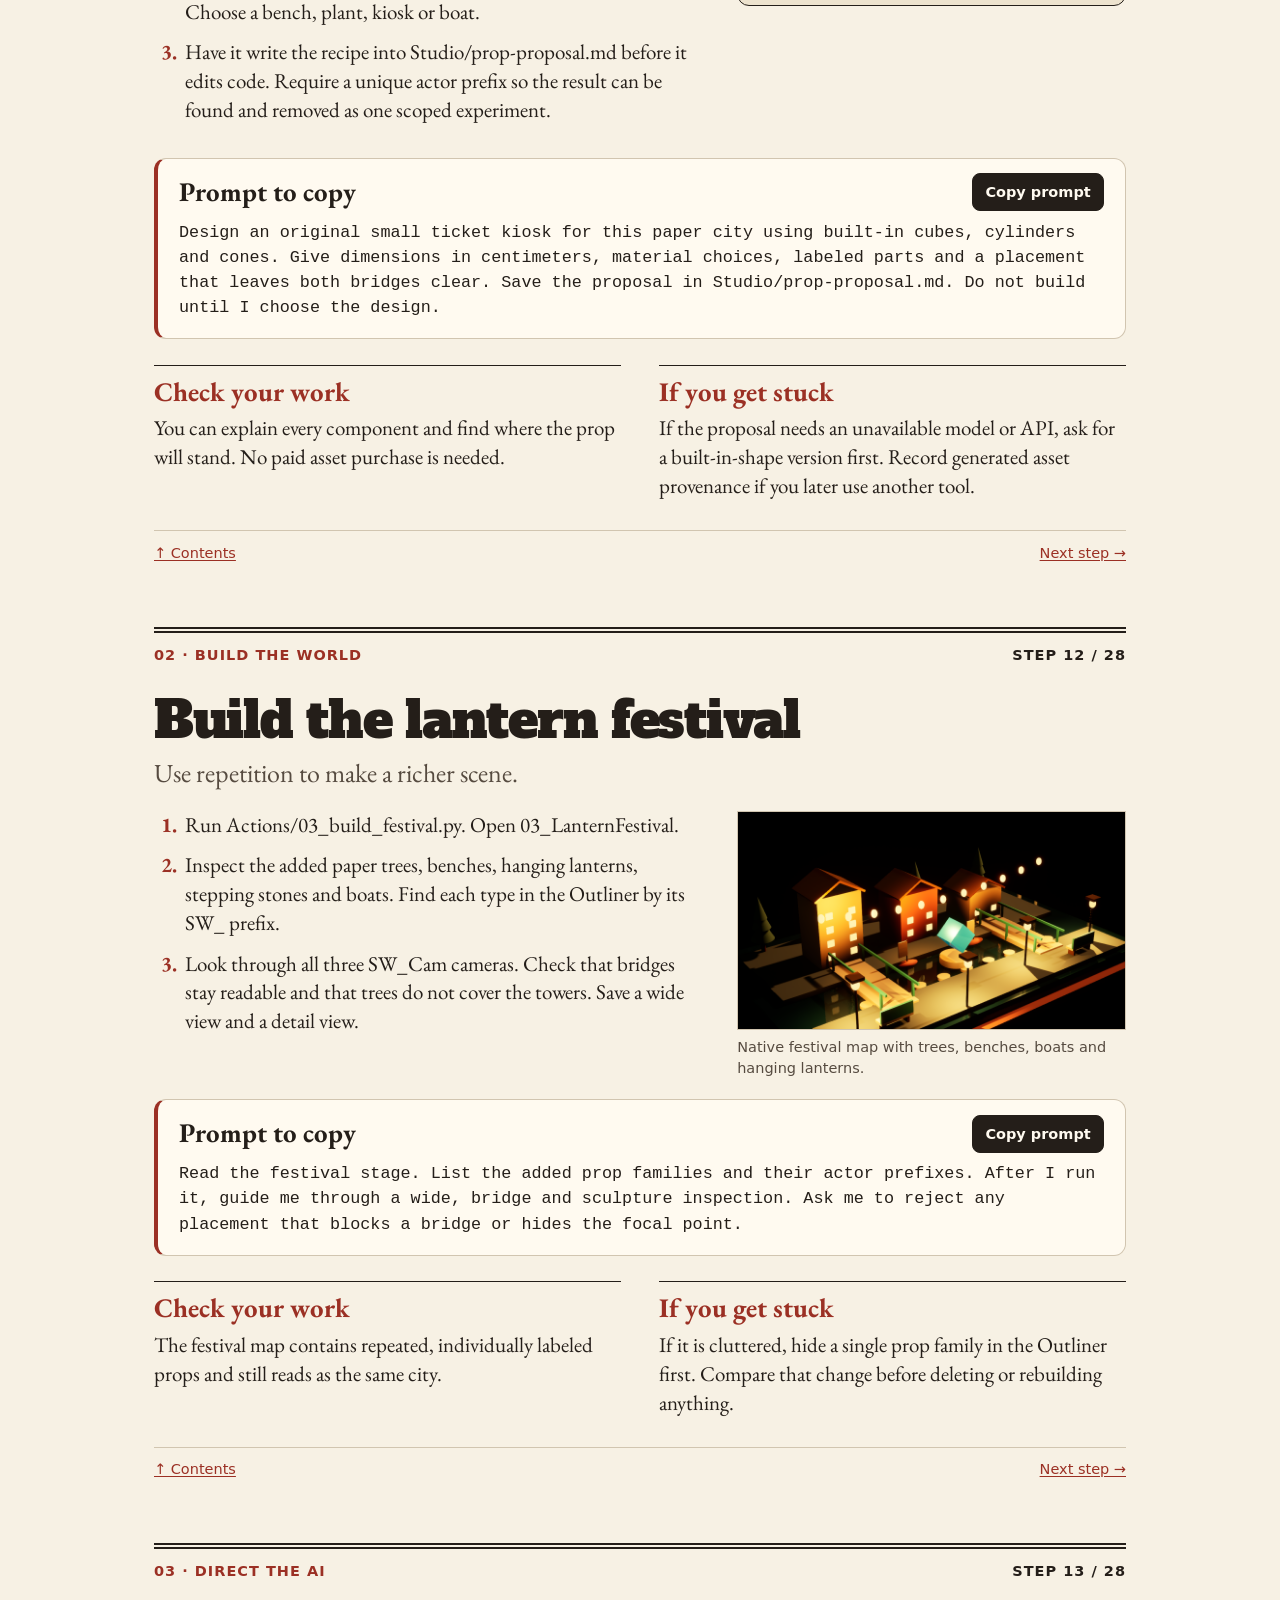
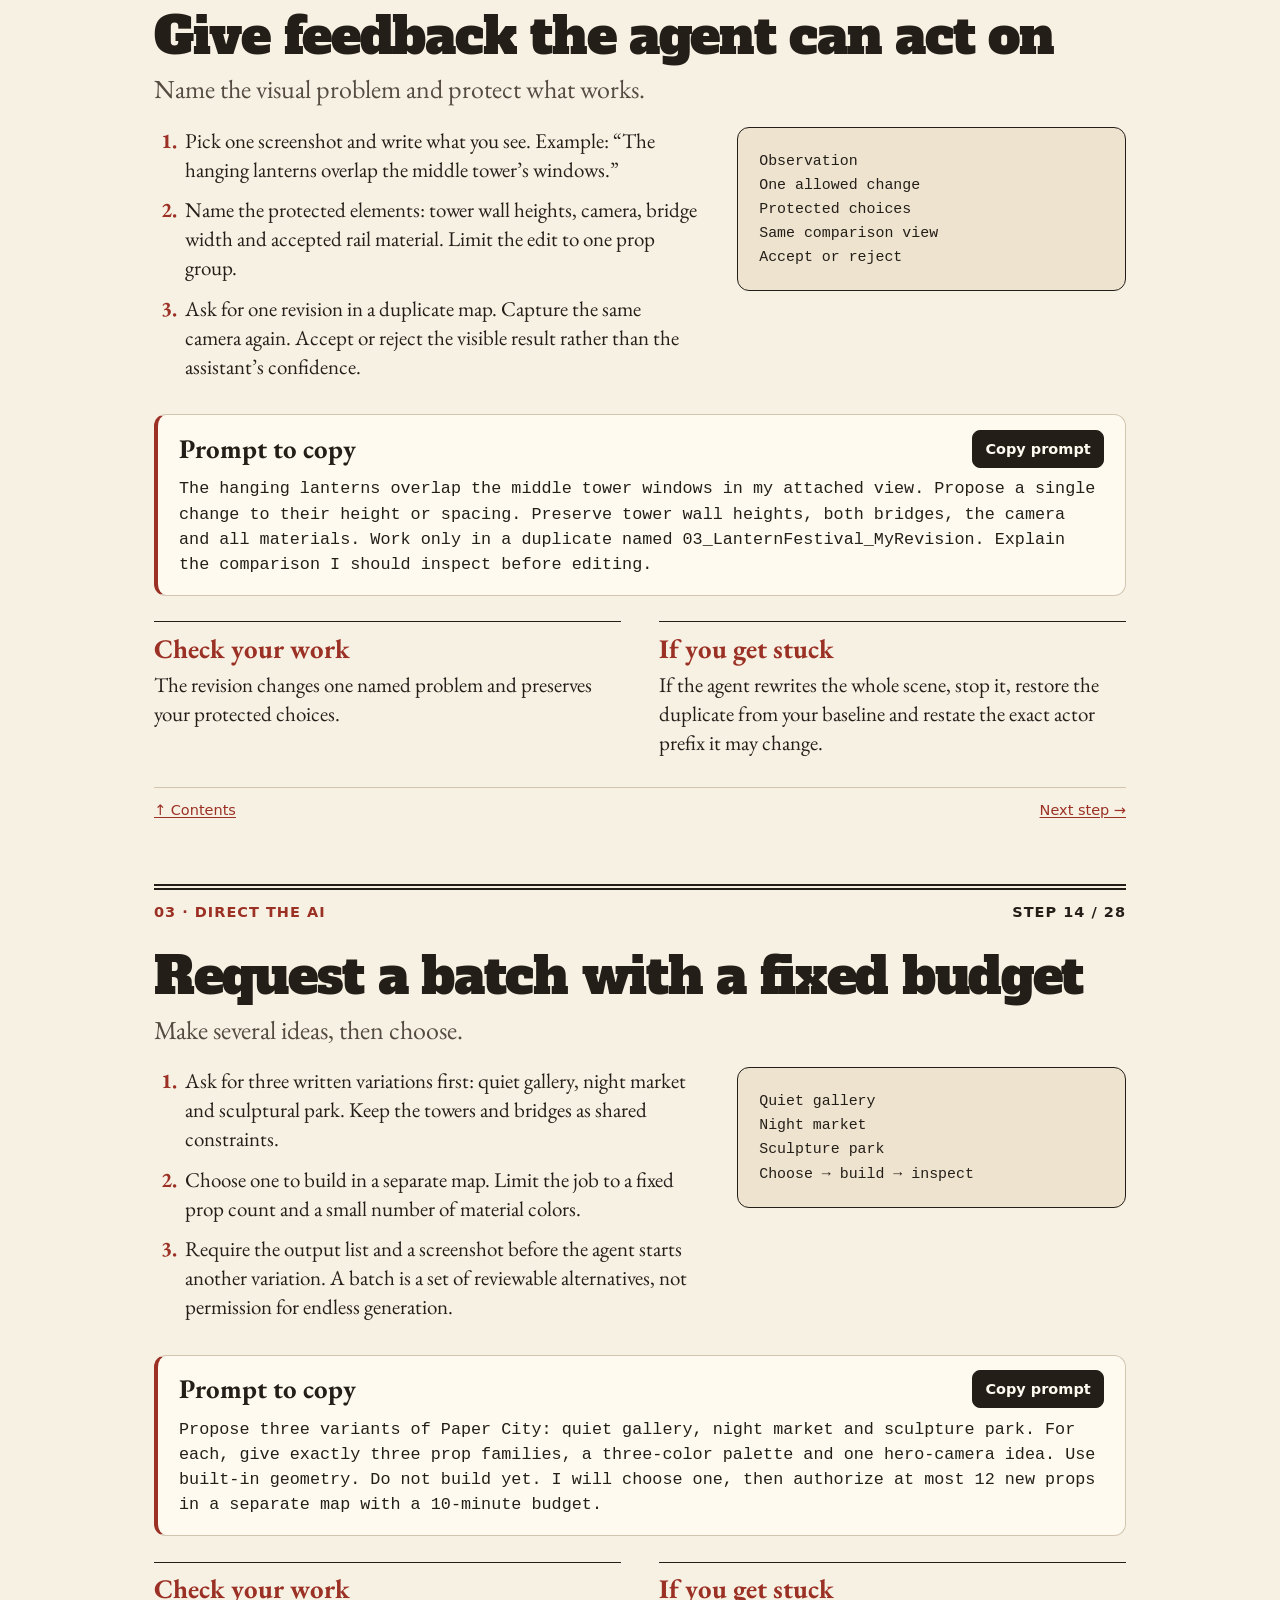
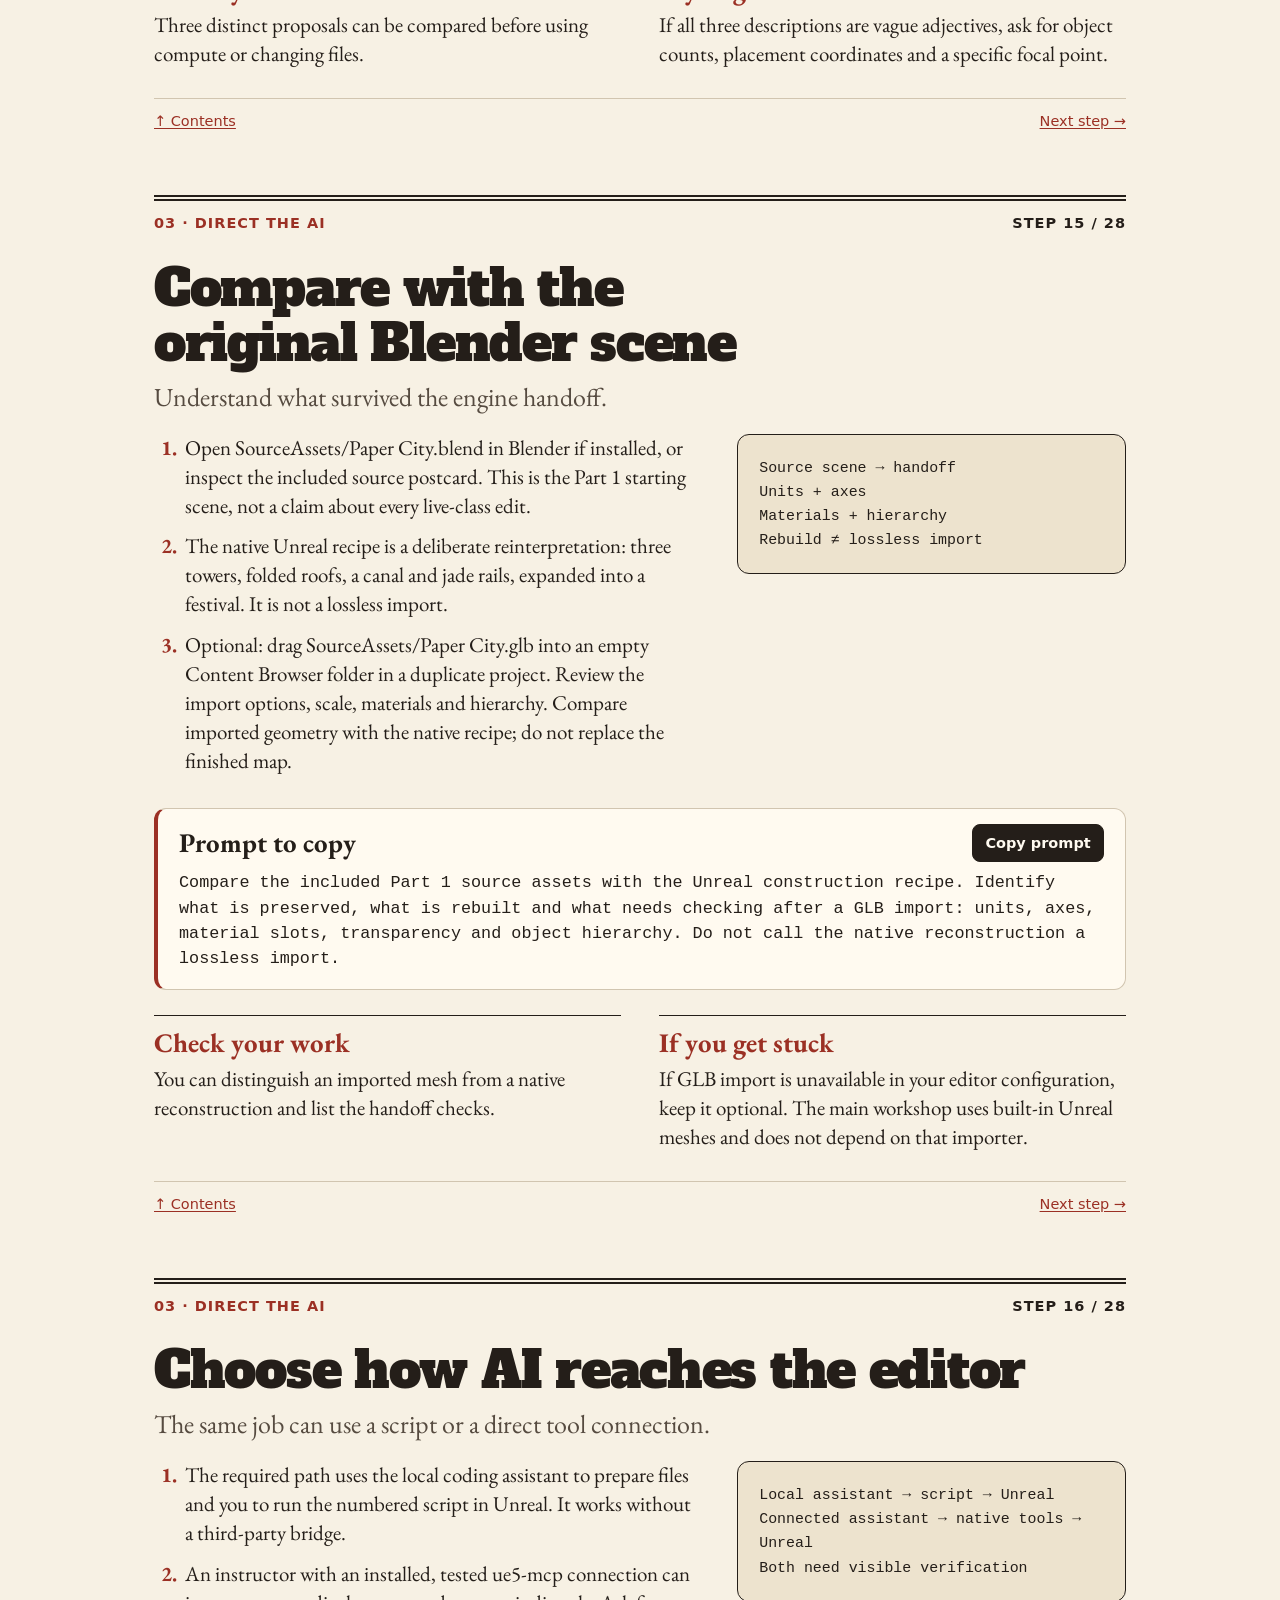
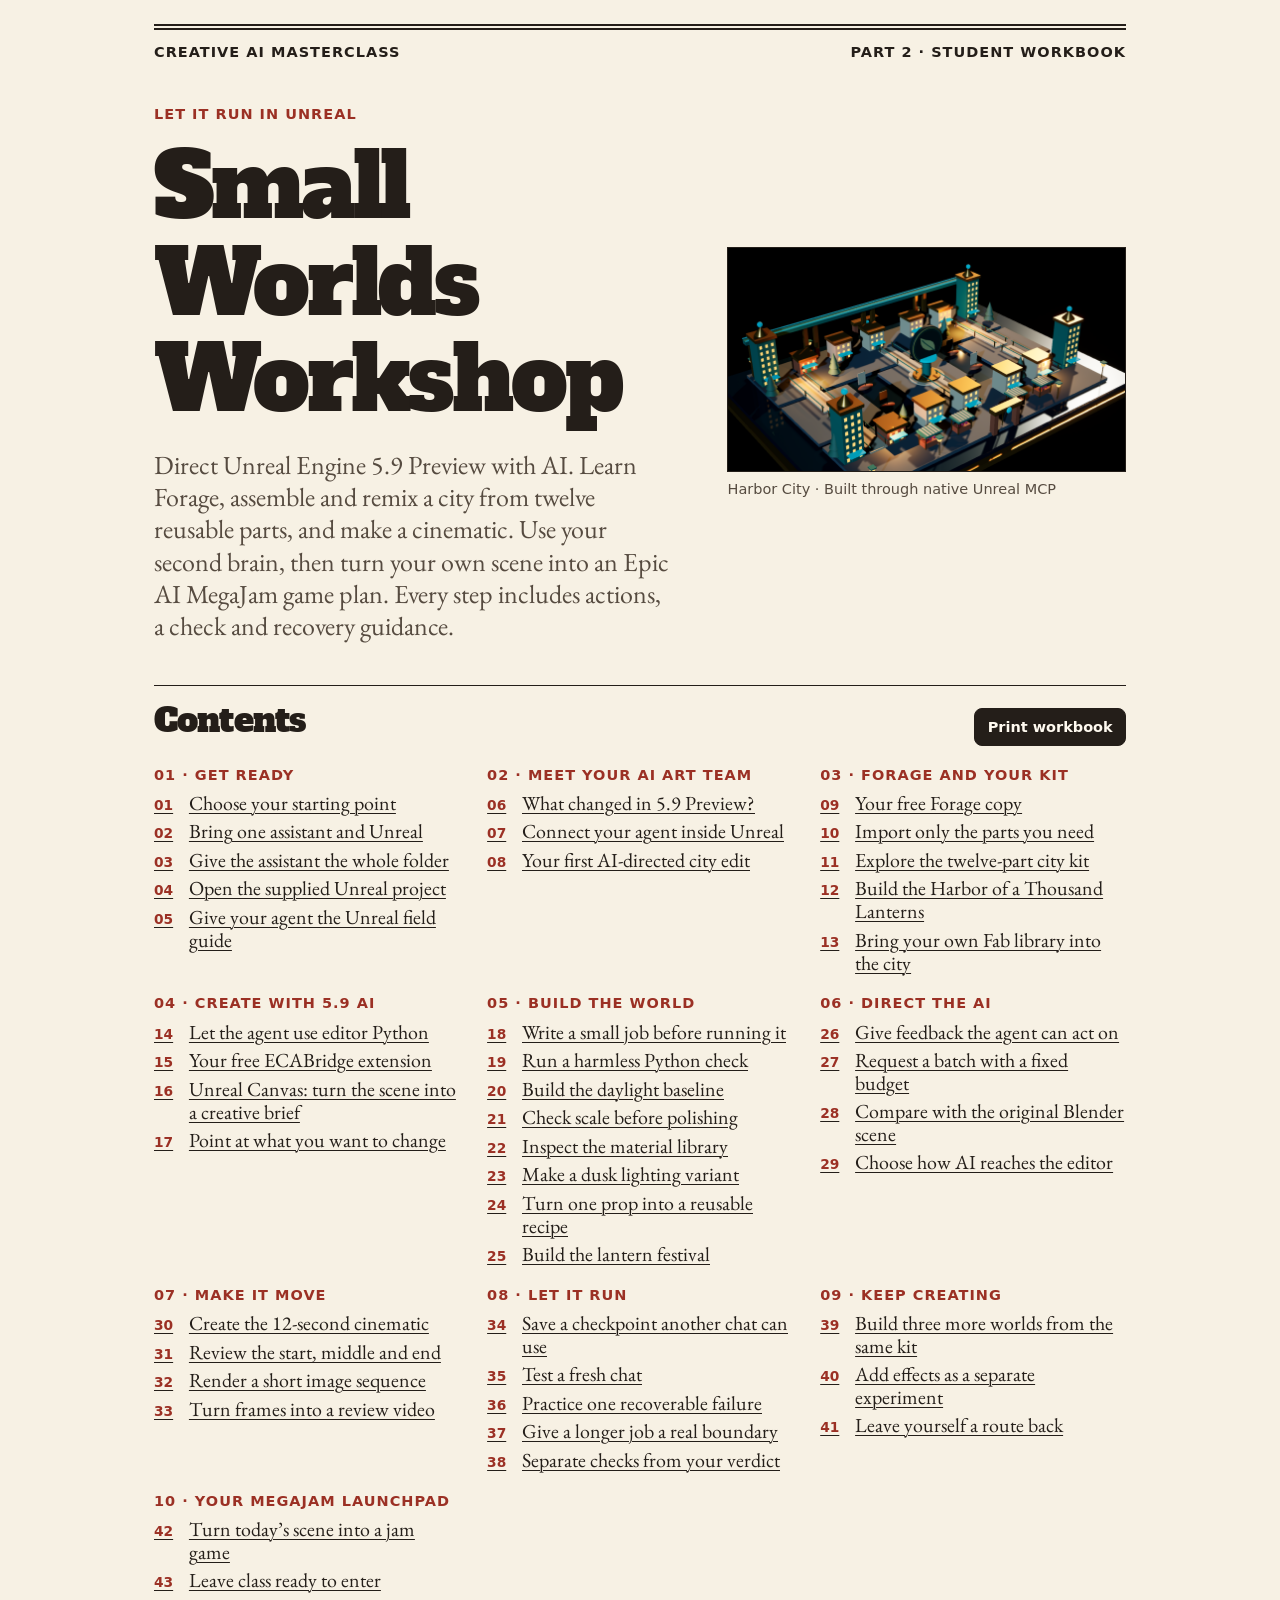
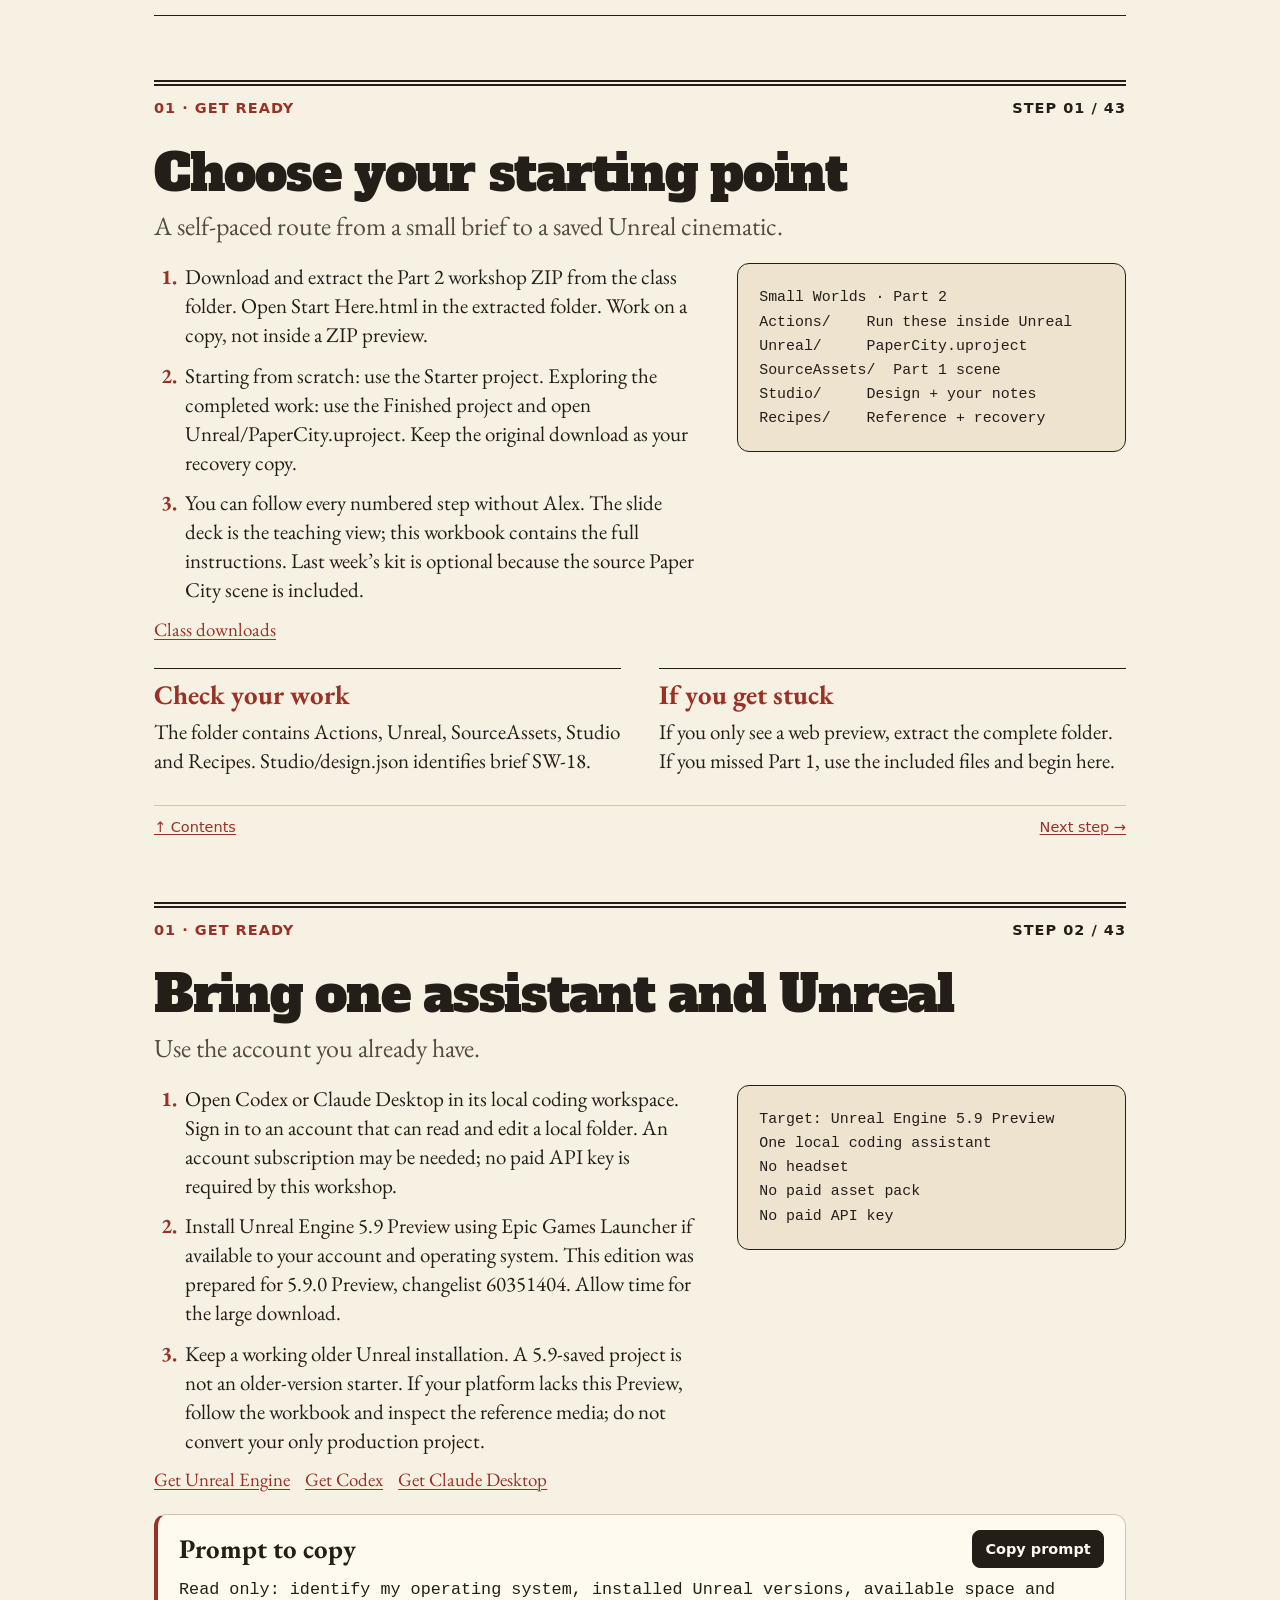
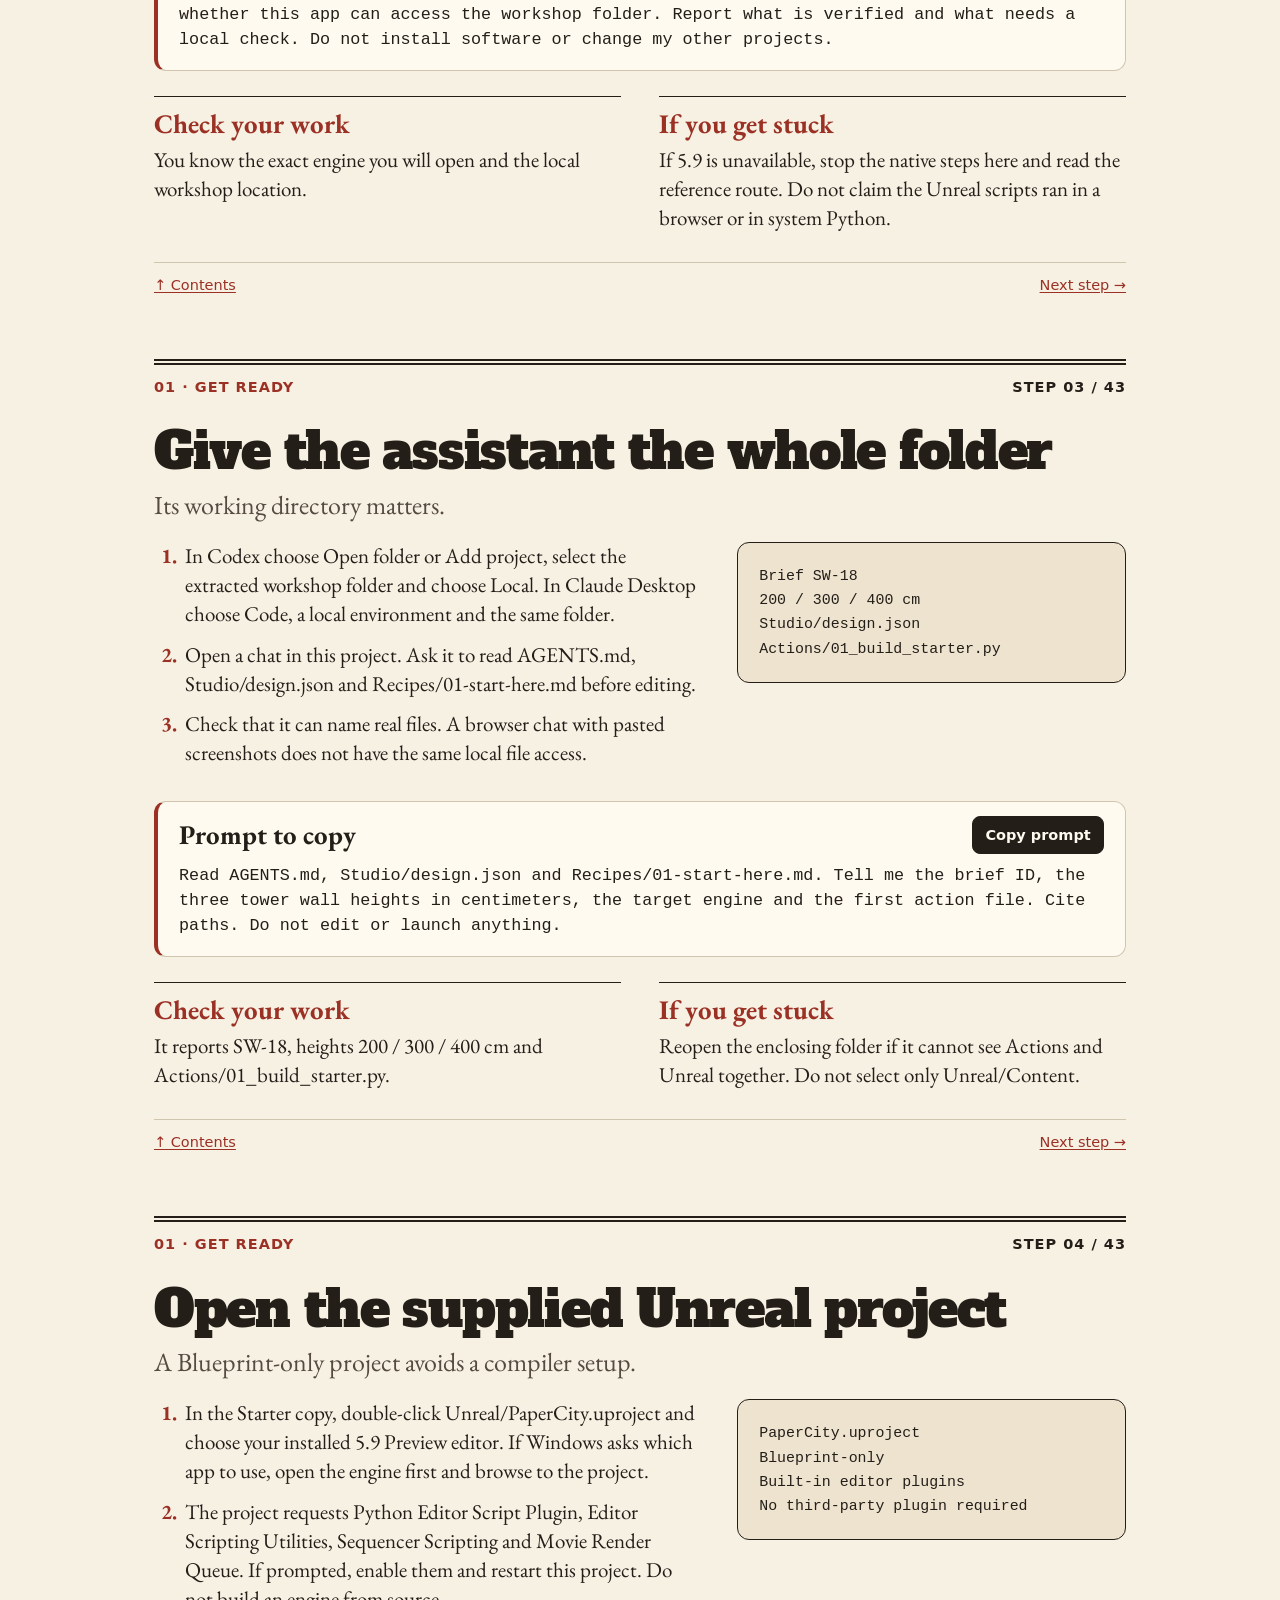
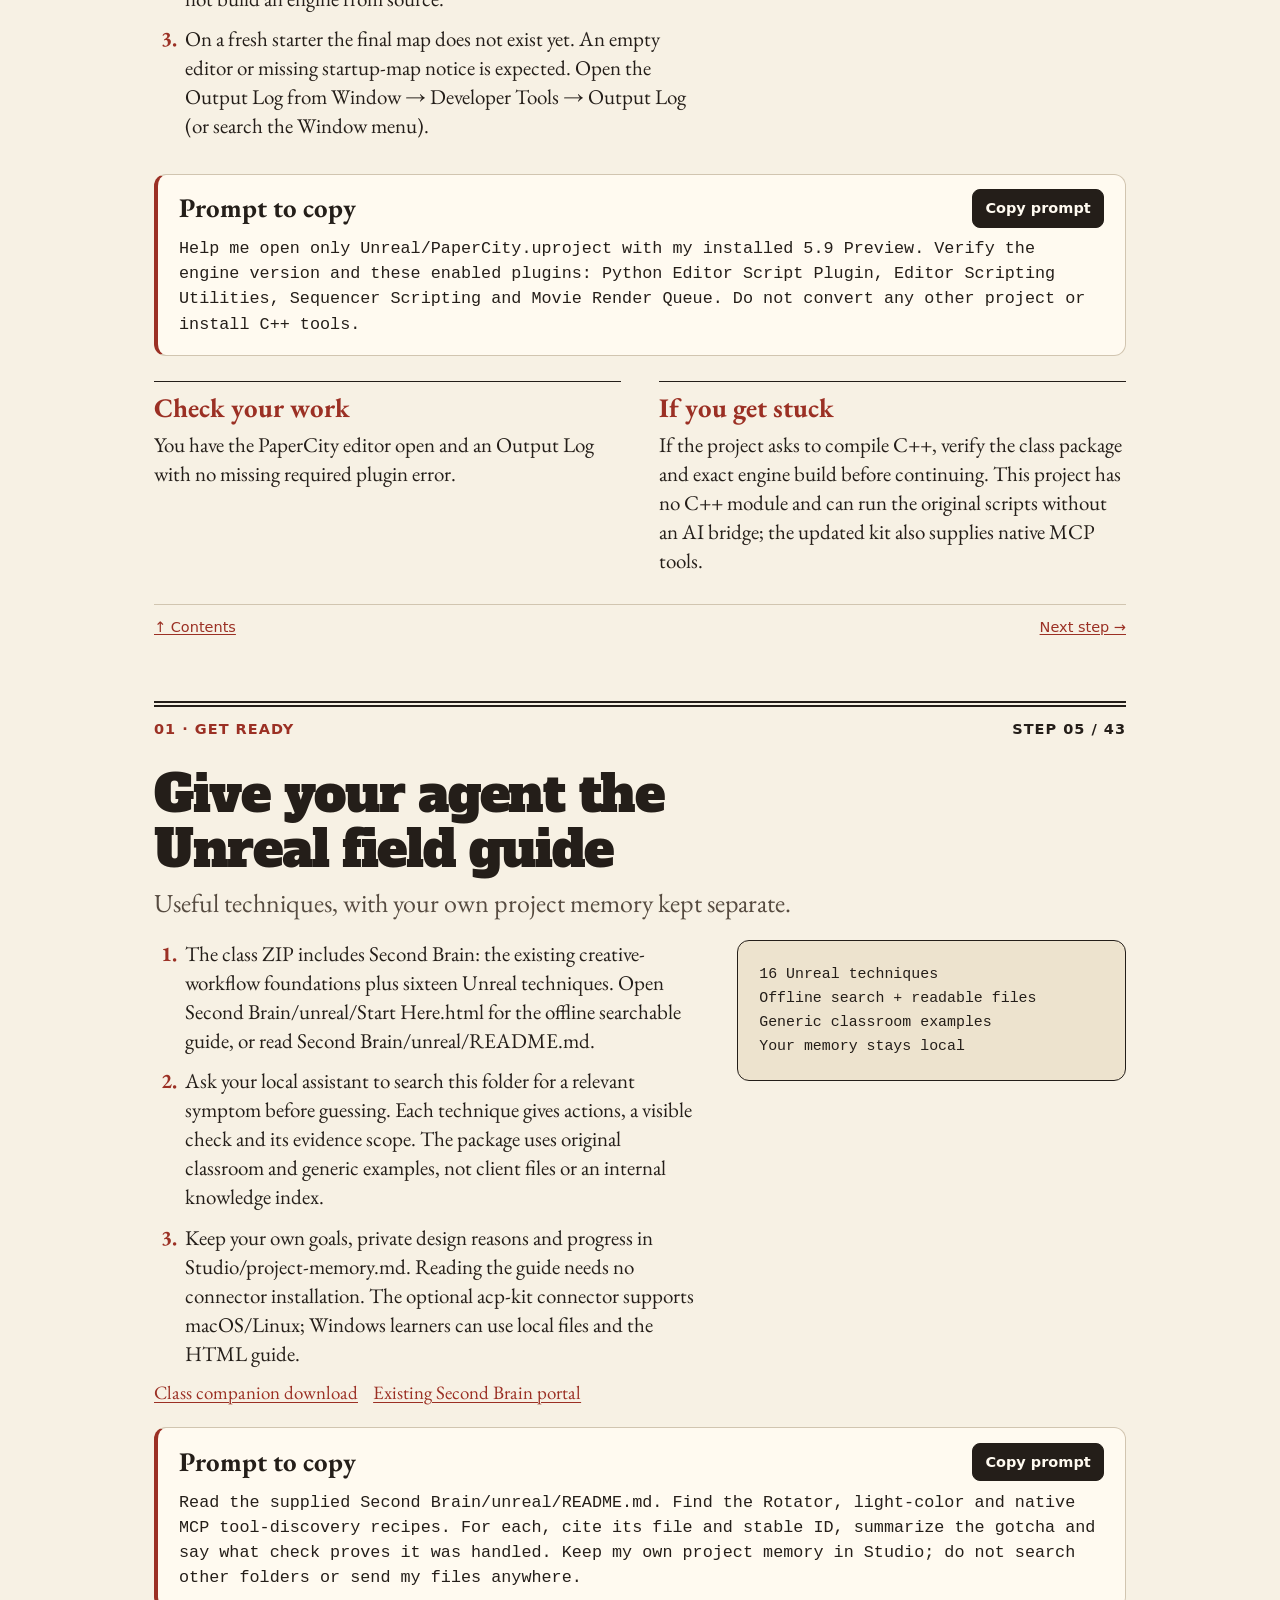
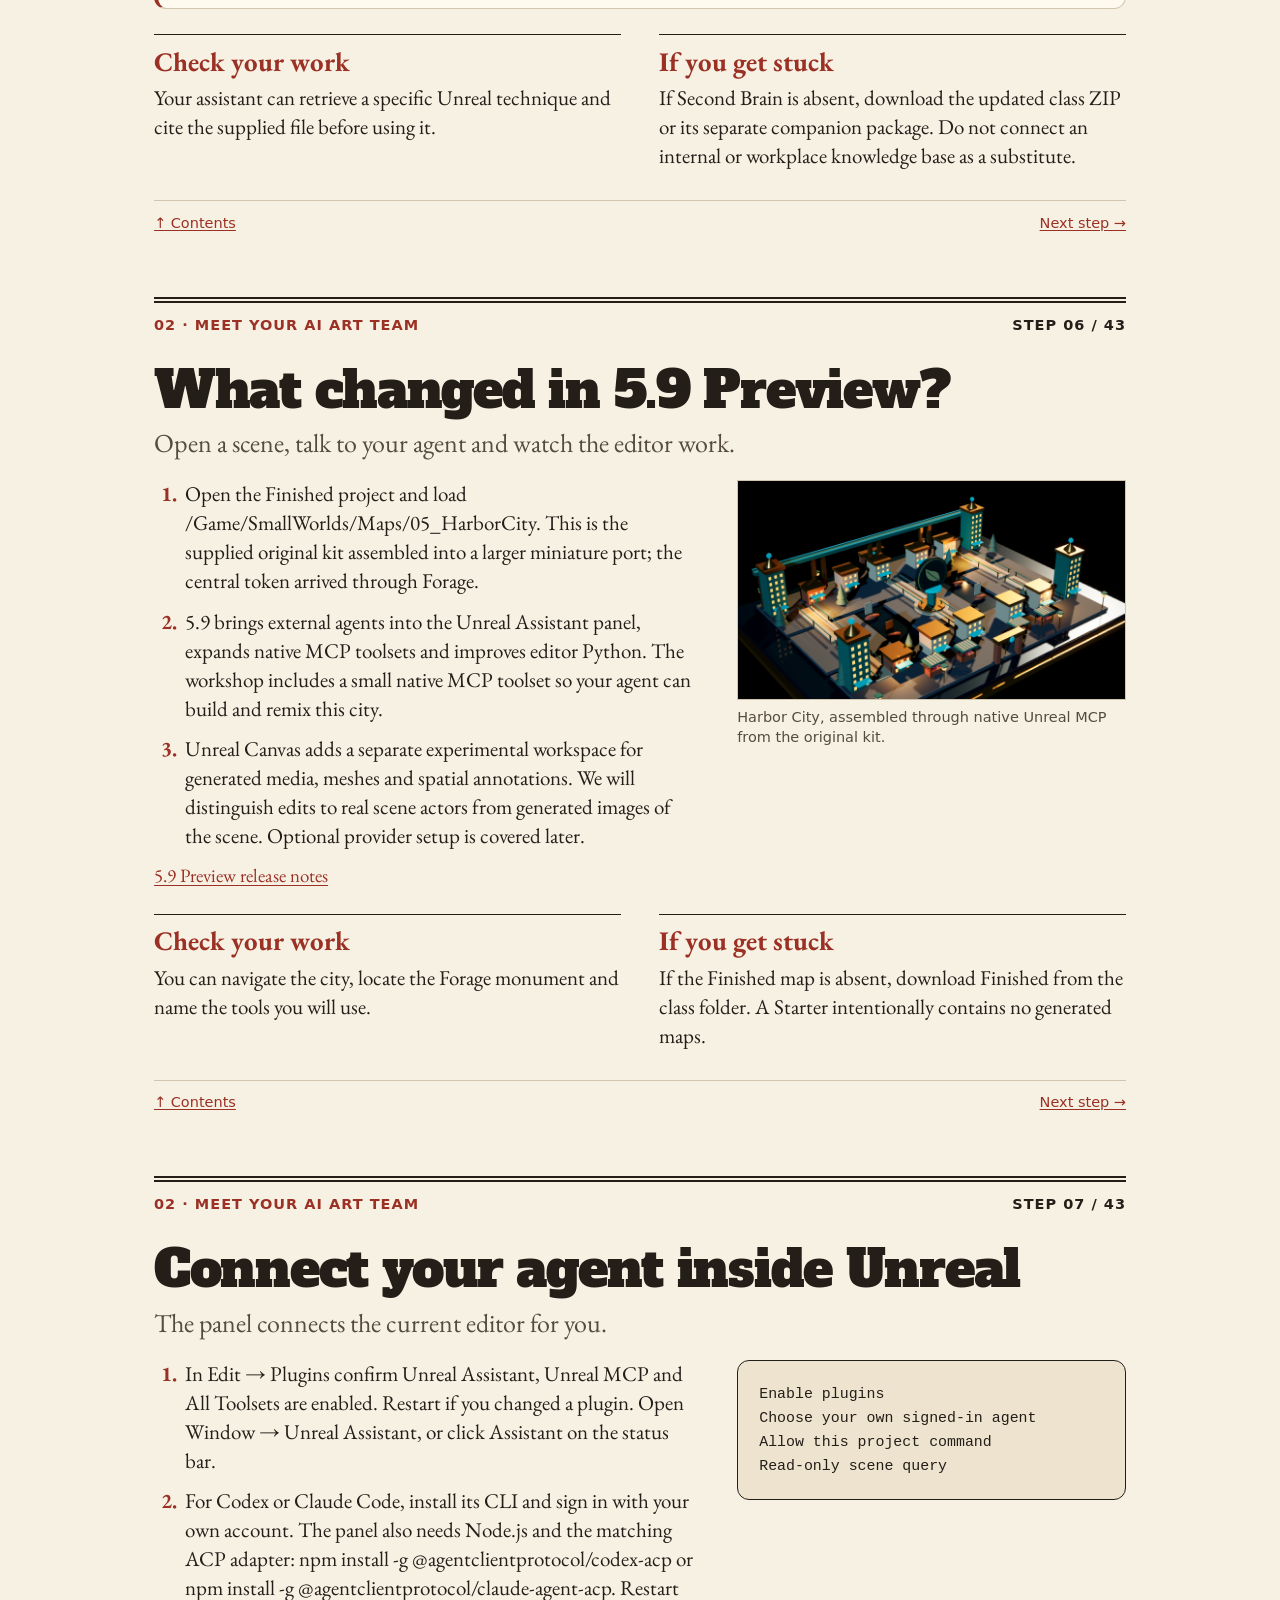
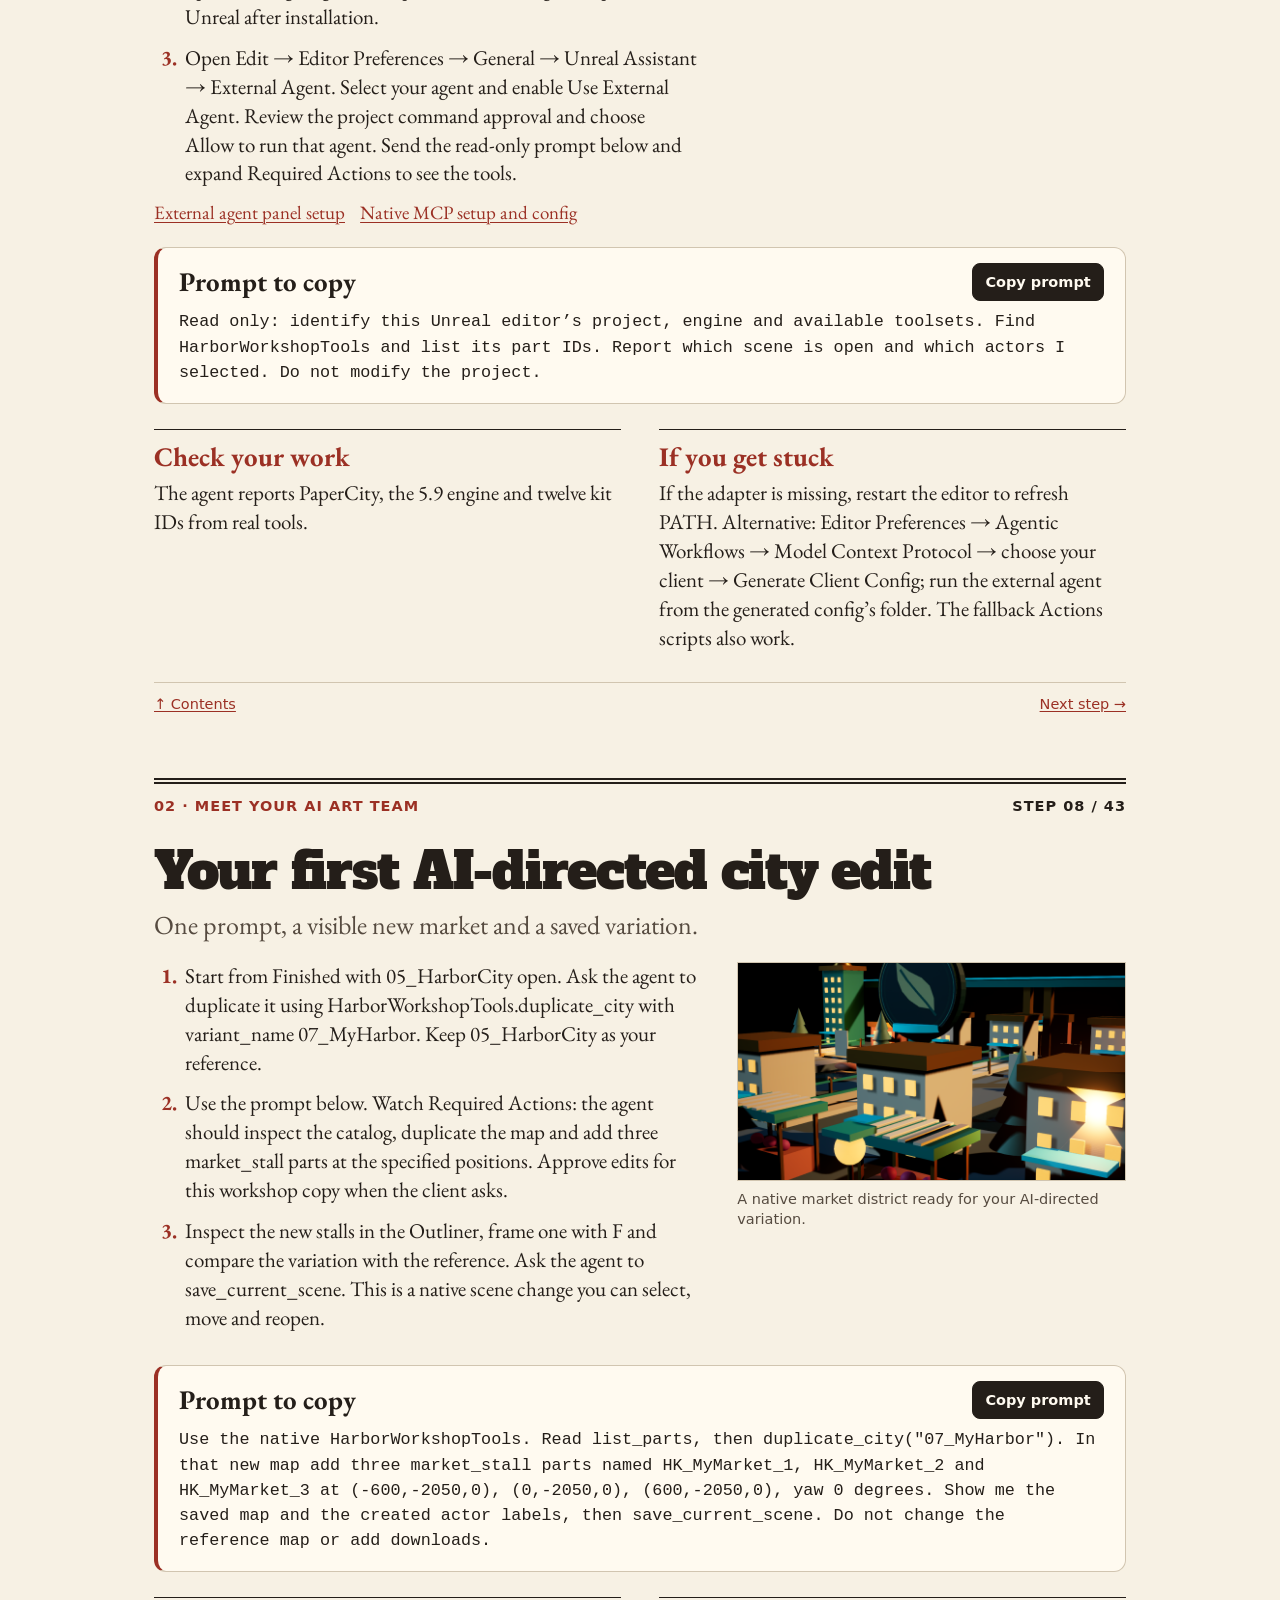
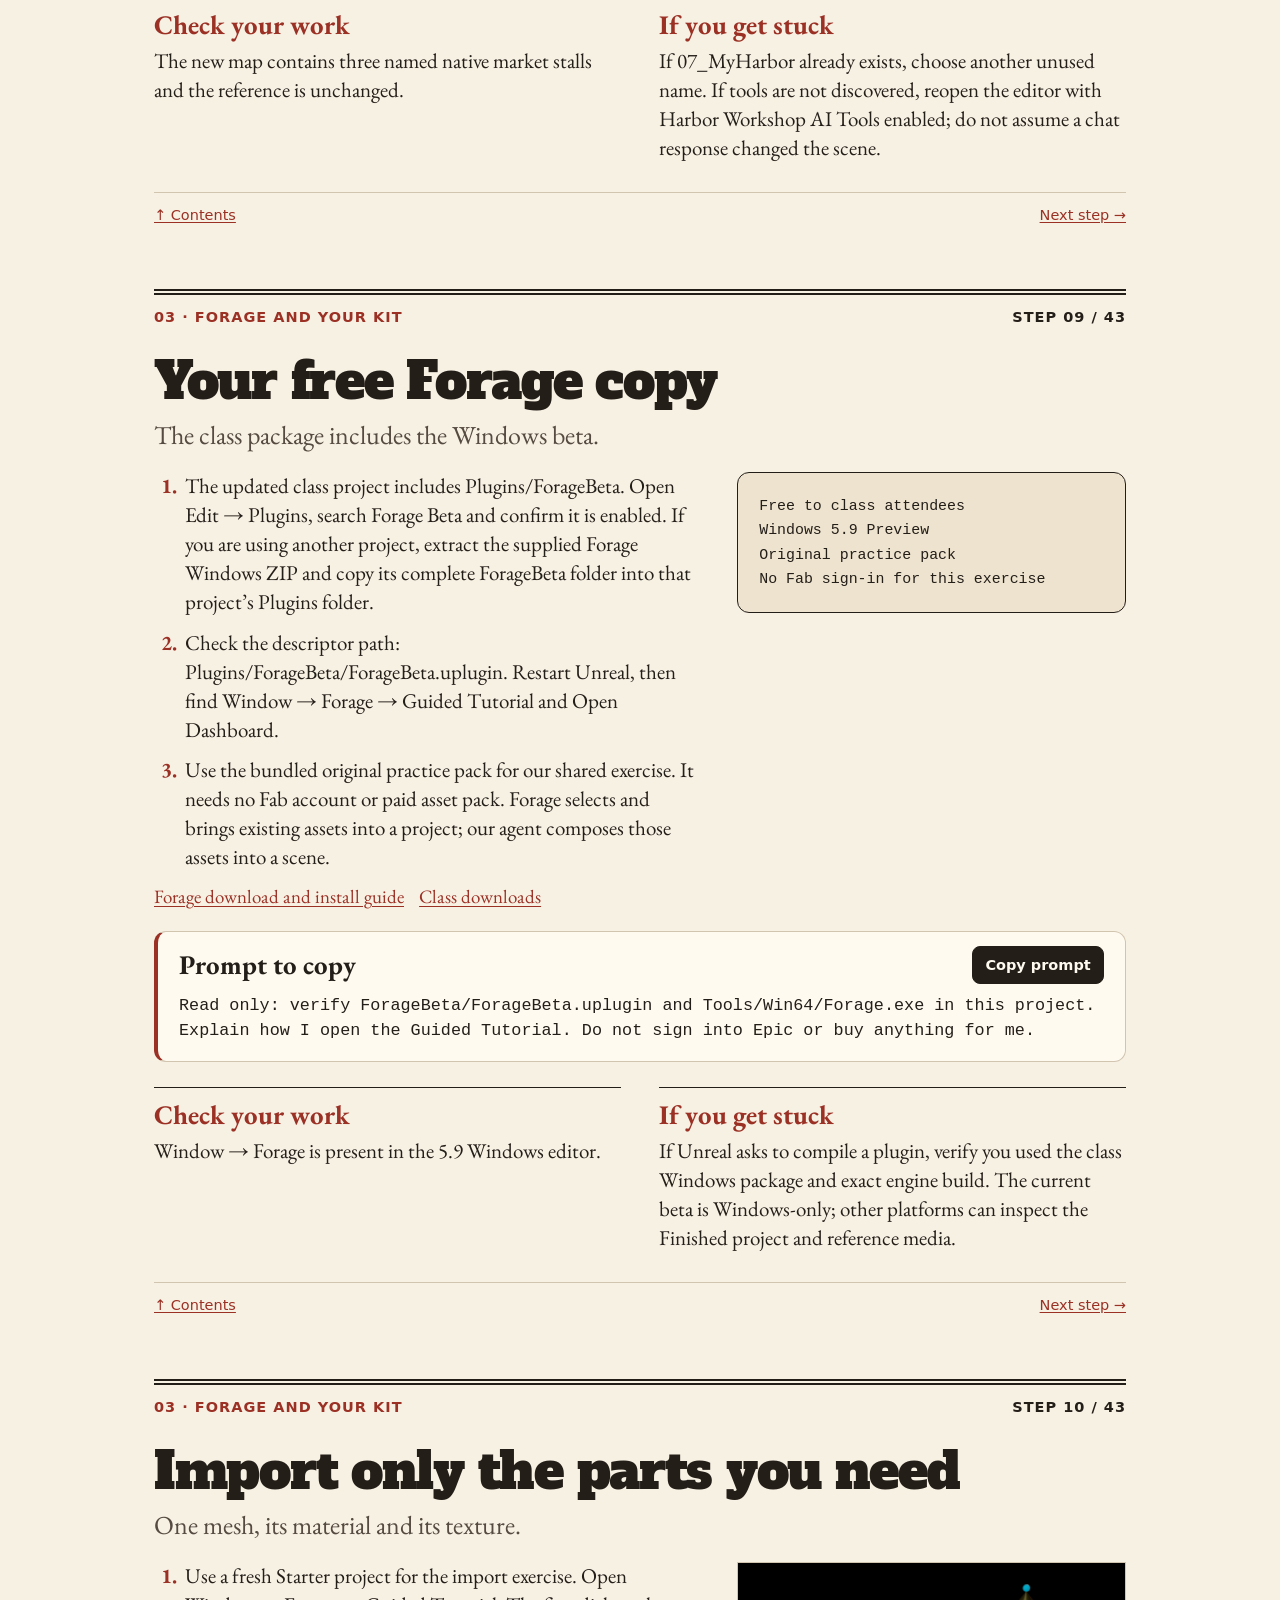
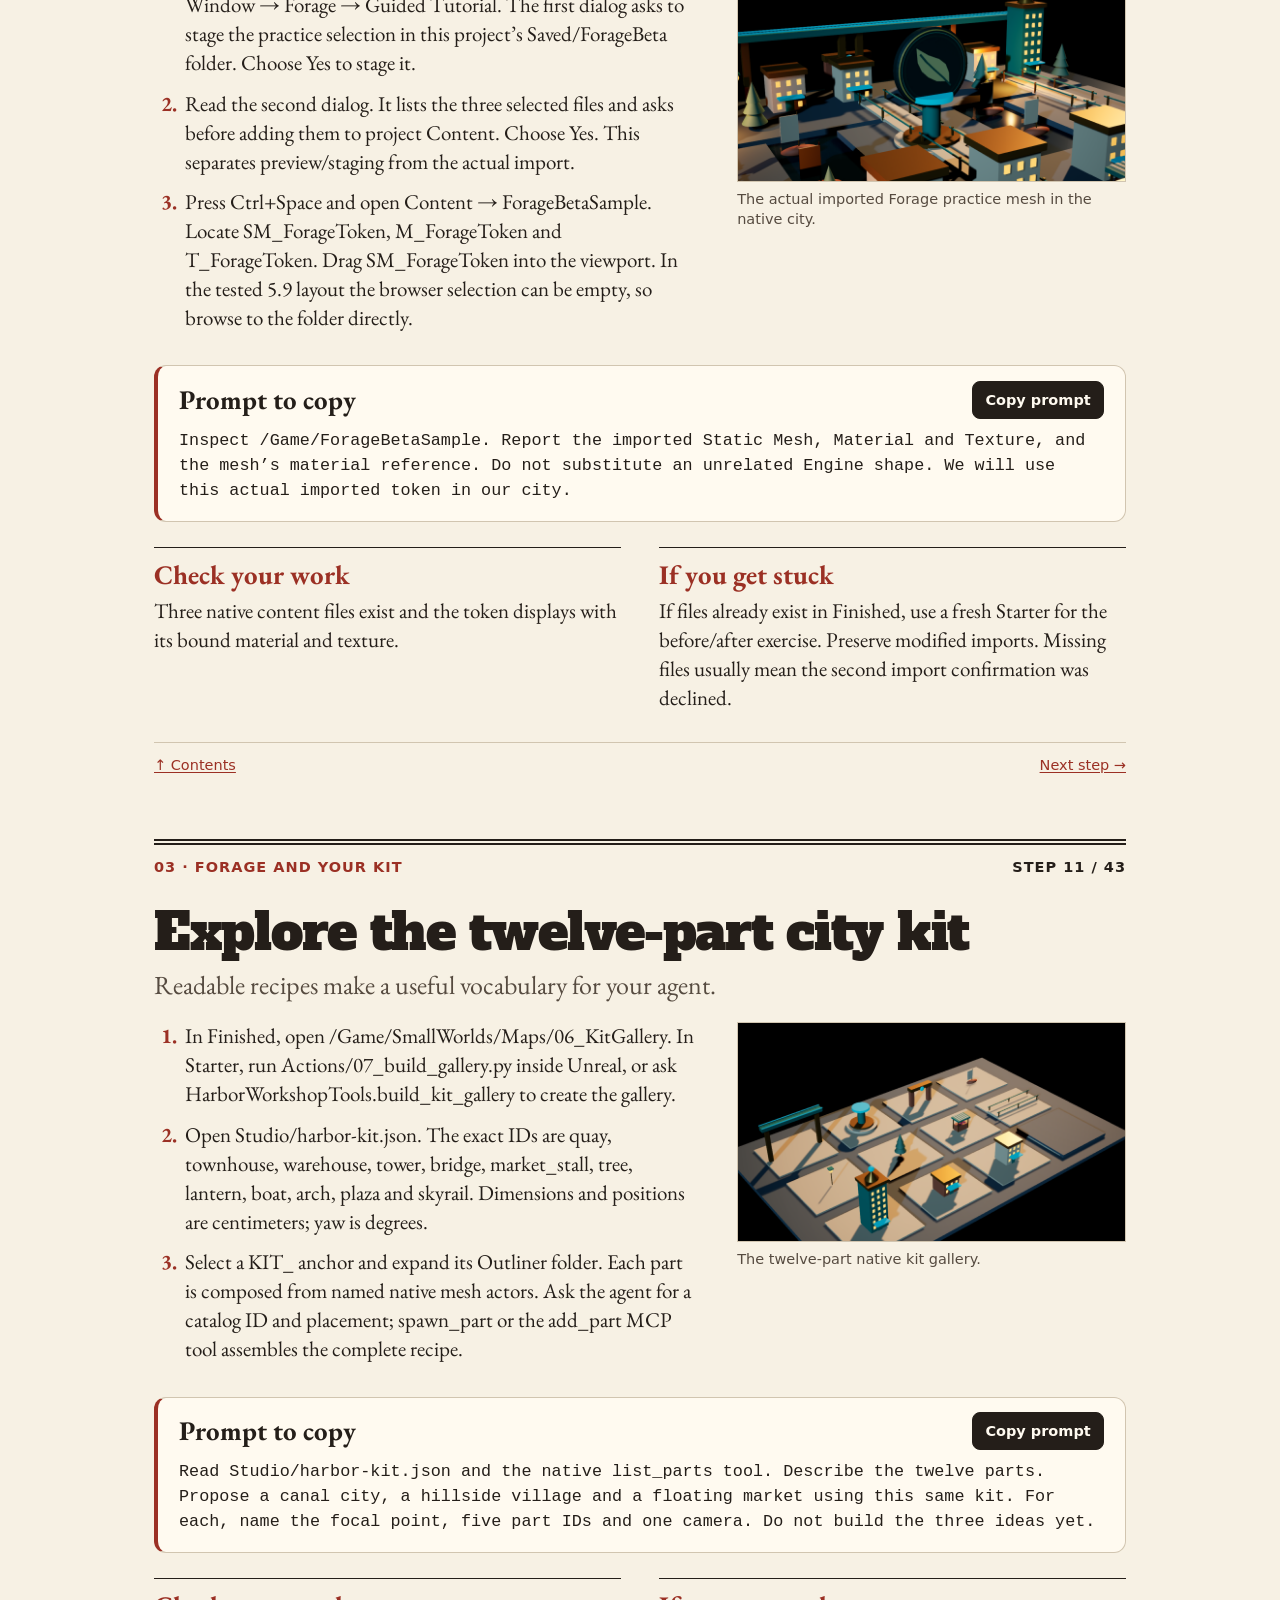
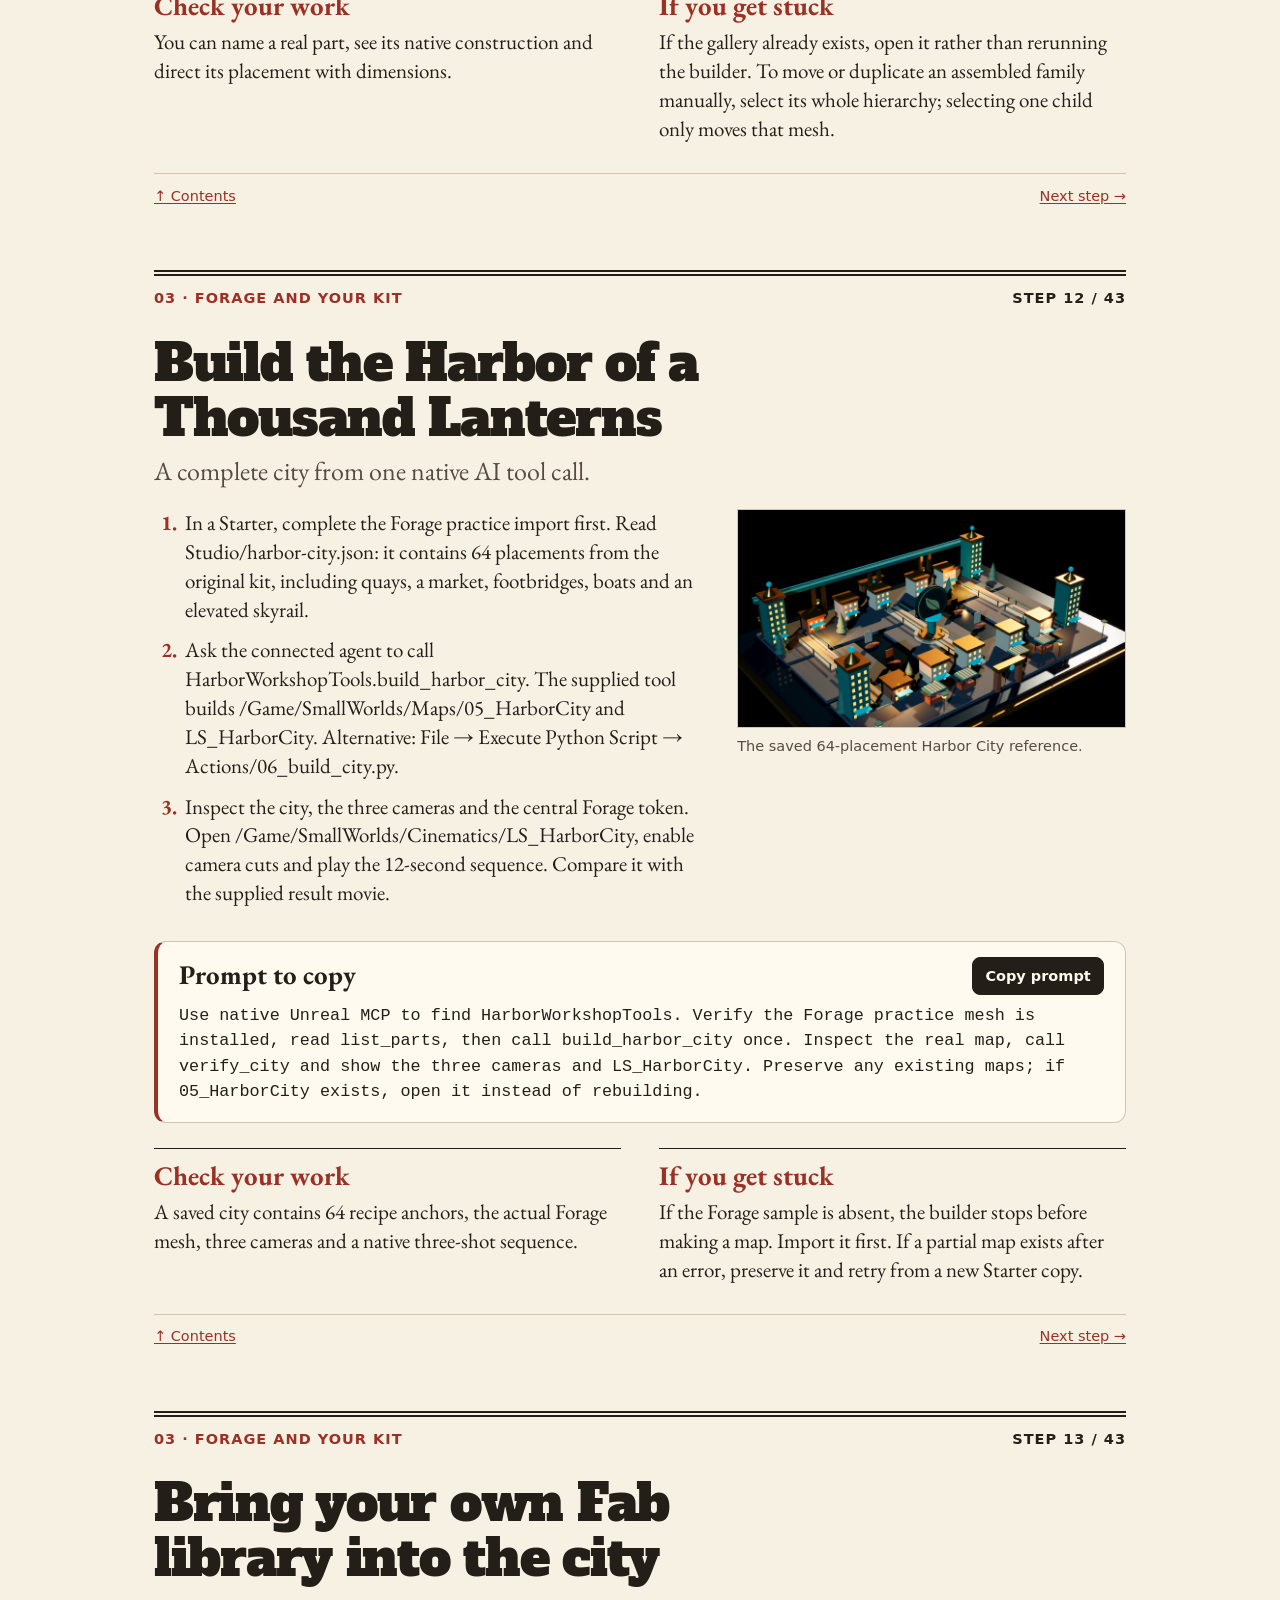
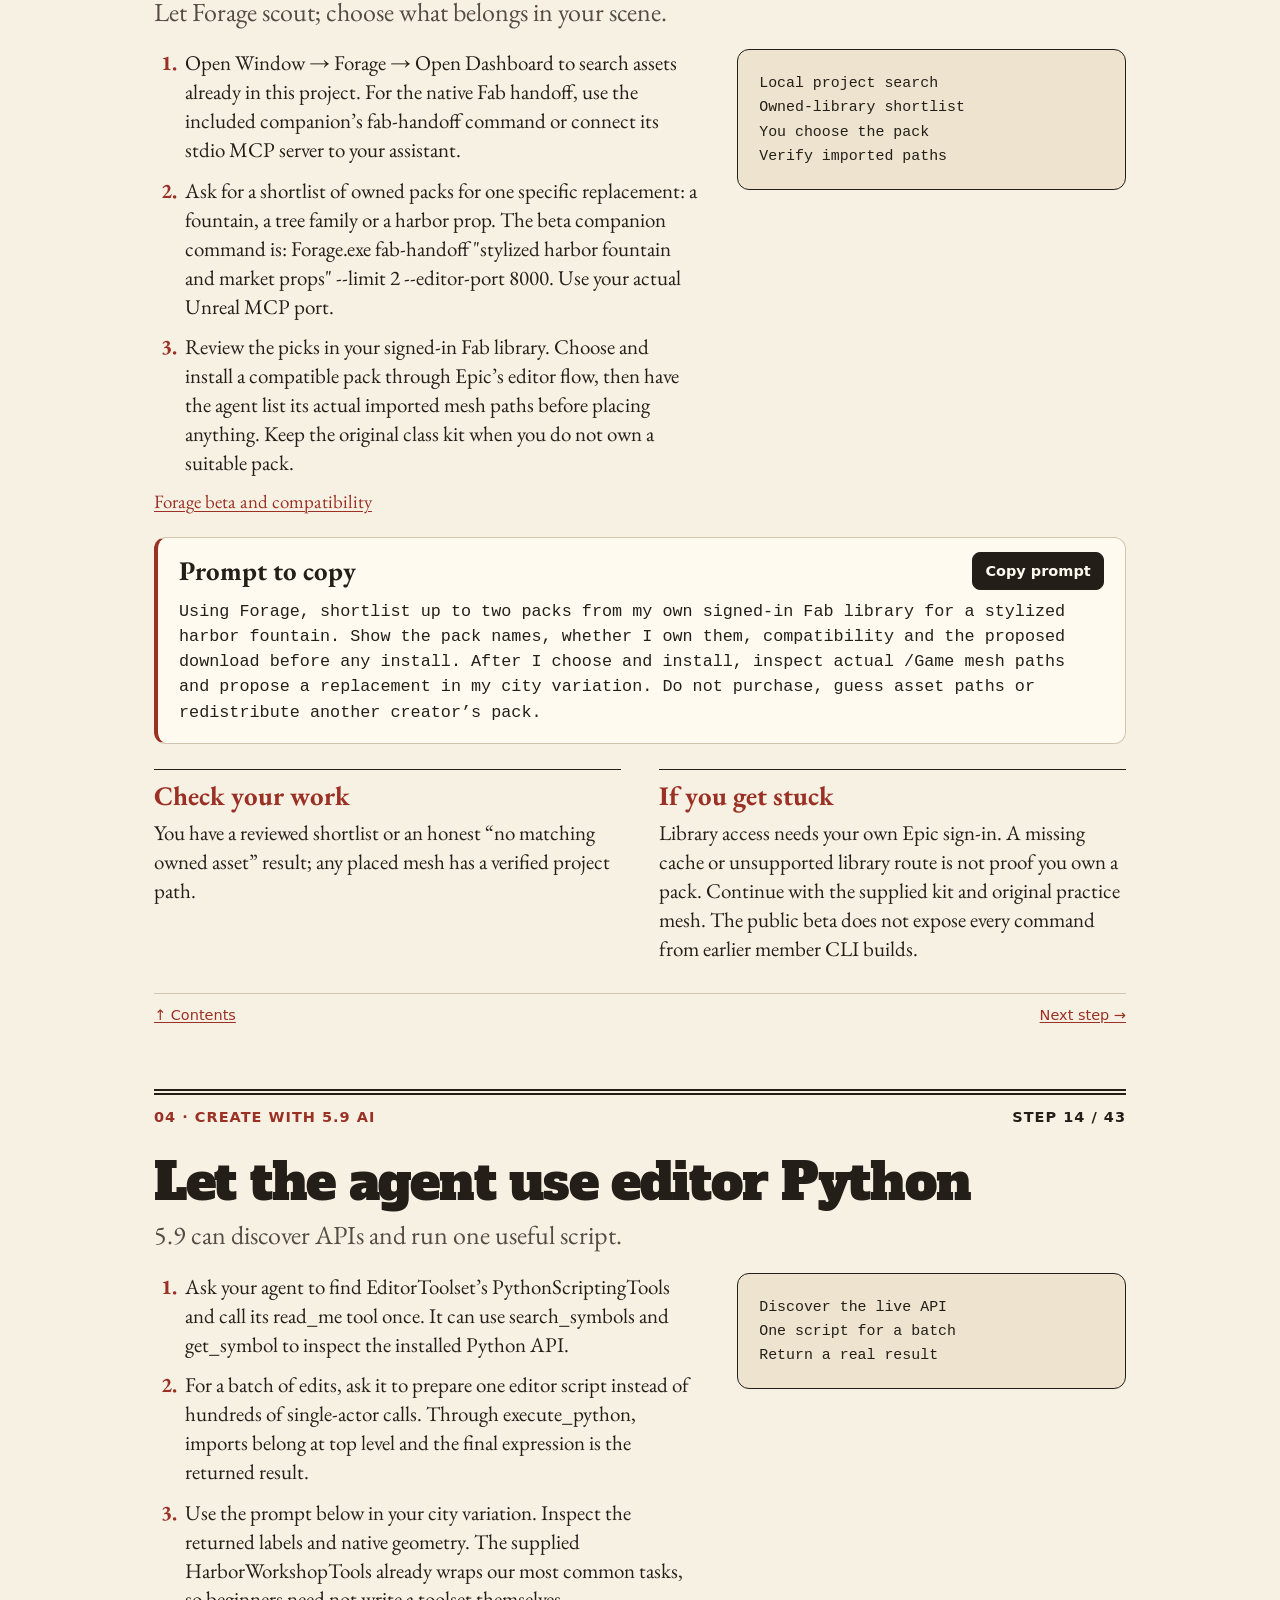
